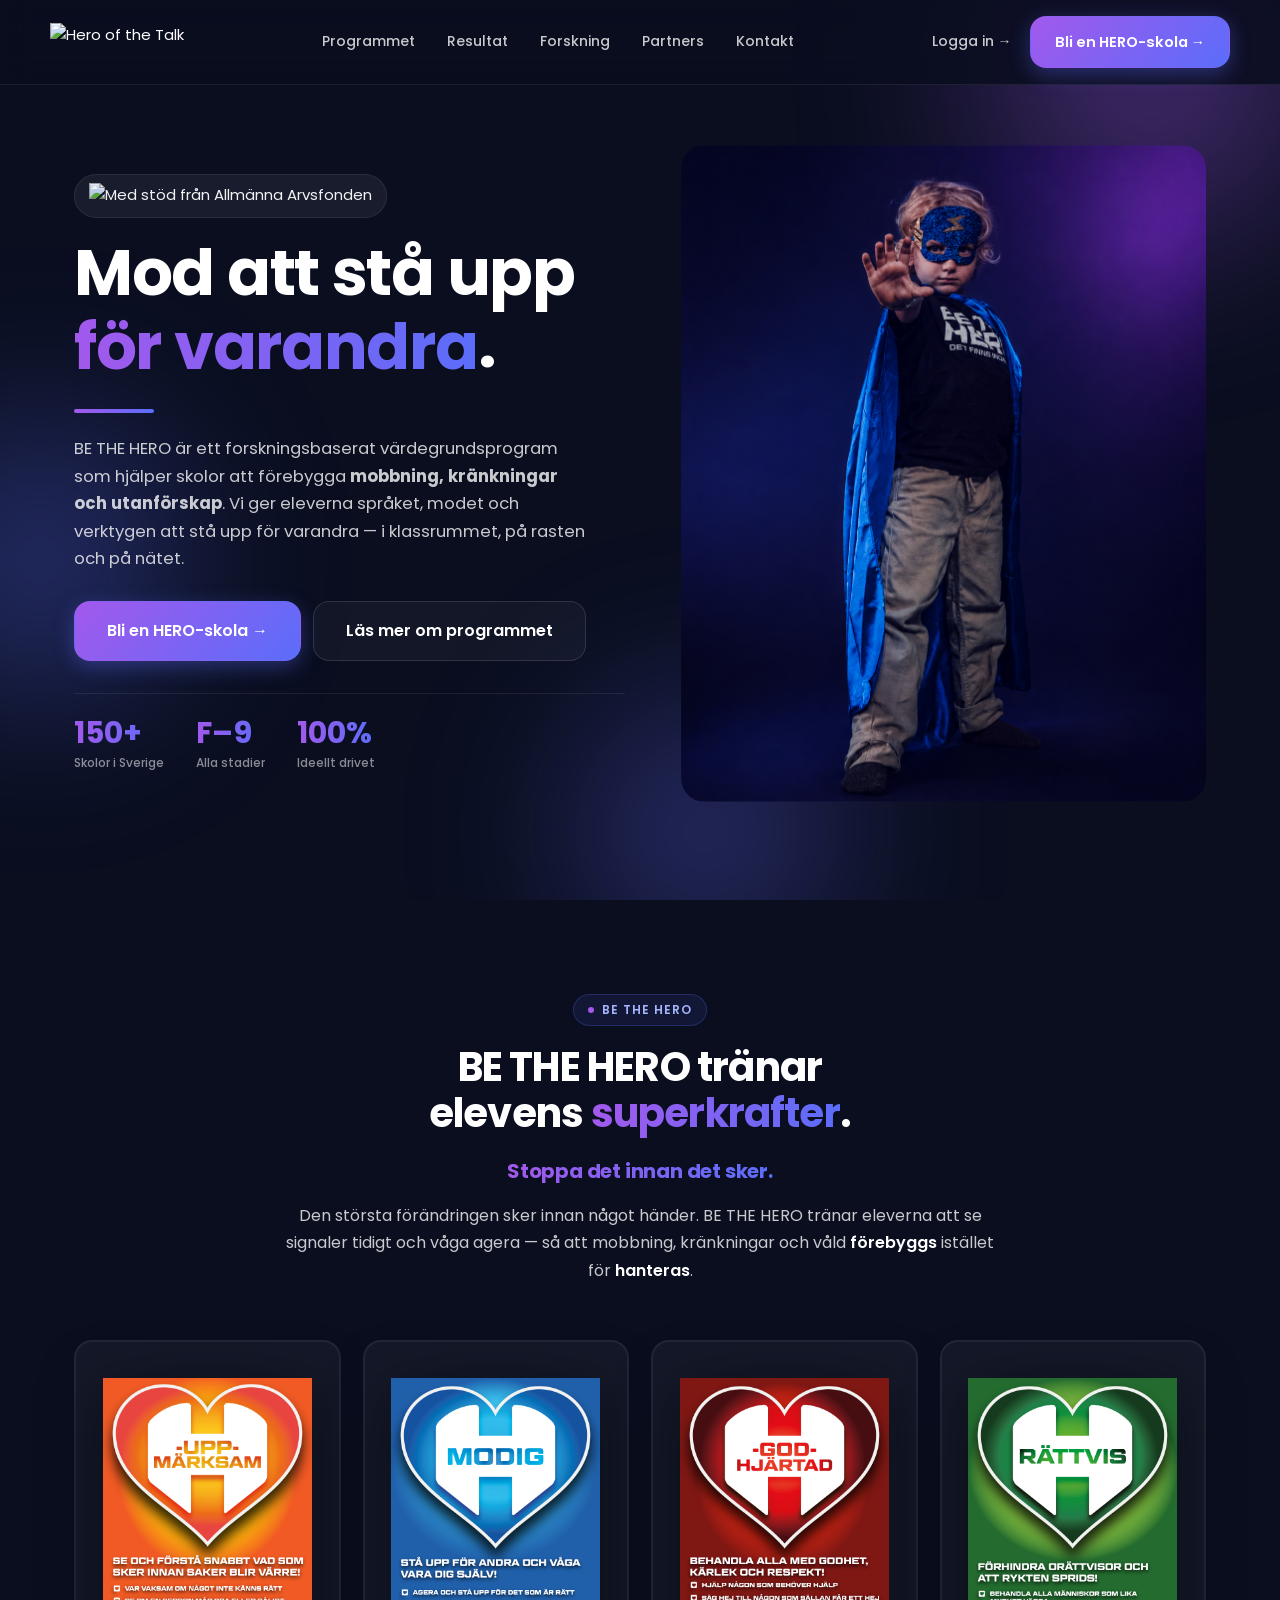
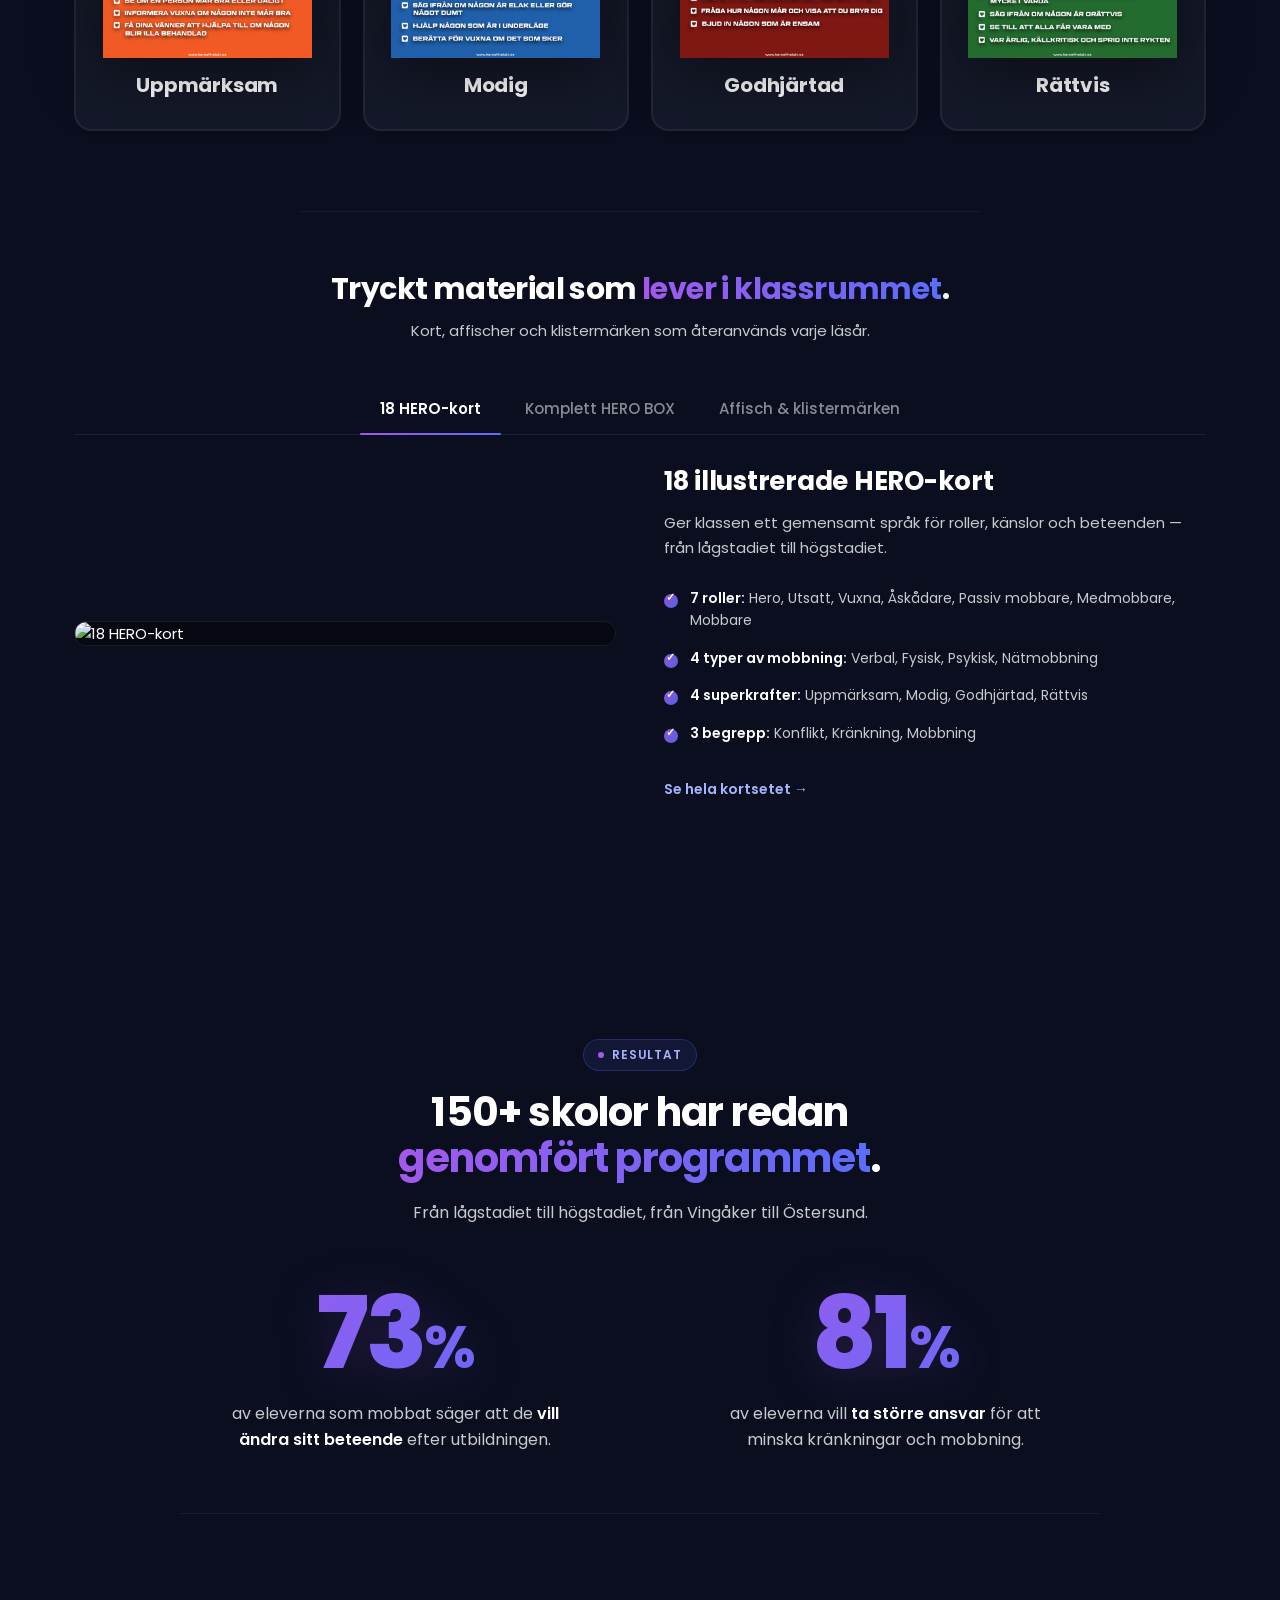
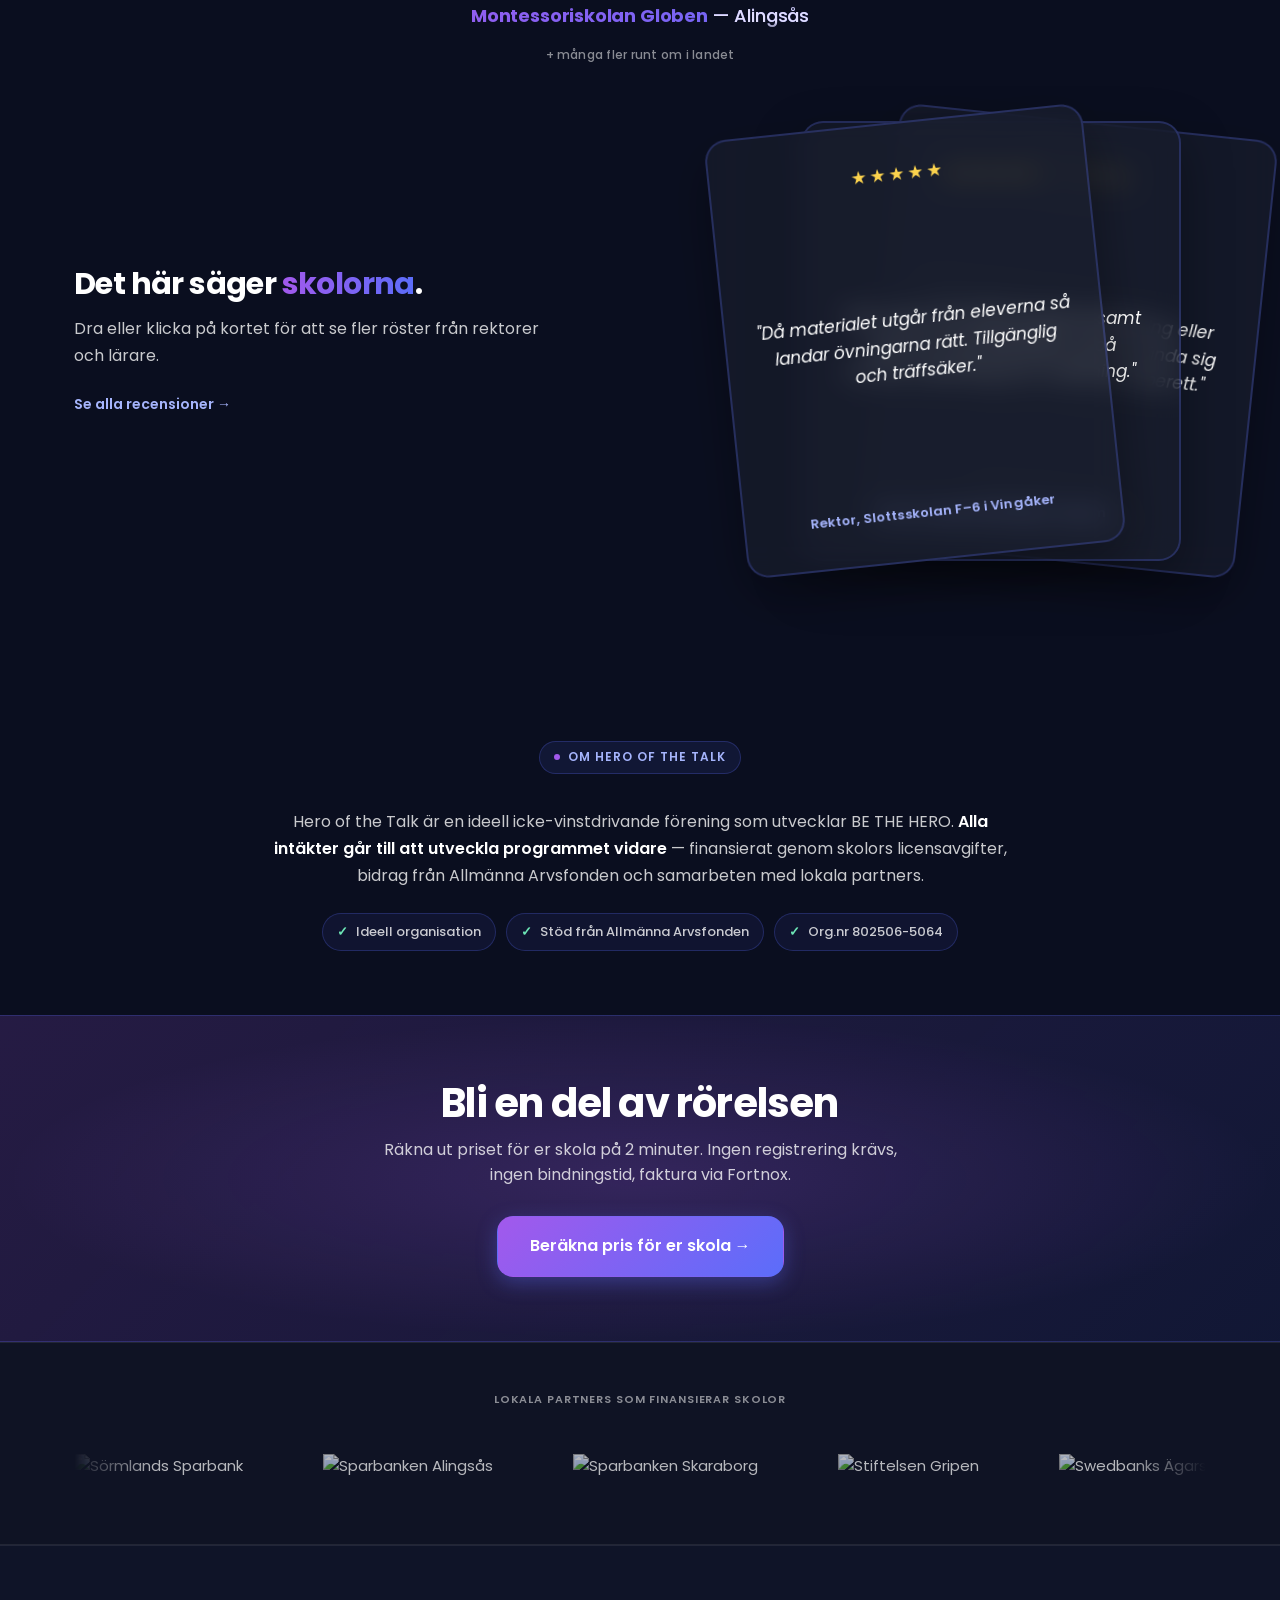
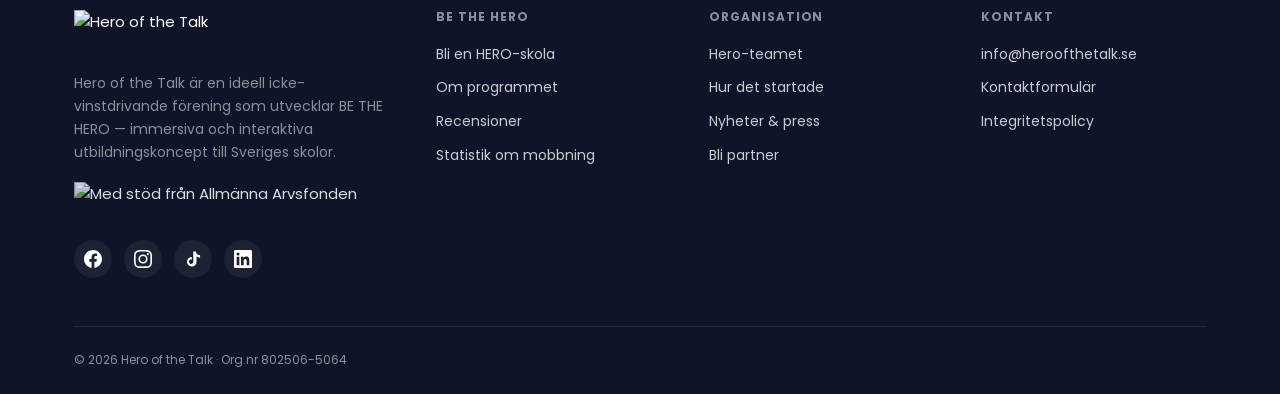
==== index.html @ d3e9118c "v9: Affisch-tab med 2 produktbilder + uppdaterad åk 1-3-text" ====
<!DOCTYPE html>
<html lang="sv">
<head>
  <meta charset="UTF-8">
  <meta name="viewport" content="width=device-width, initial-scale=1.0">
  <meta name="robots" content="noindex, nofollow">
  <title>Hero of the Talk — Sveriges värdegrundsprogram</title>
  <link rel="preconnect" href="https://fonts.googleapis.com">
  <link rel="preconnect" href="https://fonts.gstatic.com" crossorigin>
  <link href="https://fonts.googleapis.com/css2?family=Poppins:wght@400;500;600;700;800&display=swap" rel="stylesheet">
  <link rel="stylesheet" href="assets/styles.css">
</head>
<body>

<!-- Animated background blobs -->
<div class="bg-blobs" aria-hidden="true">
  <span class="blob blob-1"></span>
  <span class="blob blob-2"></span>
  <span class="blob blob-3"></span>
</div>

<!-- HEADER -->
<header class="site-header">
  <div class="container site-header-inner">
    <a href="/" class="site-logo">
      <img src="https://usercontent.one/wp/www.heroofthetalk.se/wp-content/uploads/2025/02/herologga_vitoutline-20250117-1024x898.png" alt="Hero of the Talk">
    </a>
    <nav class="site-nav">
      <a href="#om">Programmet</a>
      <a href="#resultat">Resultat</a>
      <a href="https://www.heroofthetalk.se/forskning/">Forskning</a>
      <a href="#partners">Partners</a>
      <a href="#kontakt">Kontakt</a>
    </nav>
    <div class="site-header-cta">
      <a href="https://www.heroofthetalk.se/skolportalen/" class="site-login">Logga in →</a>
      <a href="https://www.heroofthetalk.se/bli-en-heroskola/" class="btn btn-primary">Bli en HERO-skola →</a>
      <button class="mobile-nav-toggle" aria-label="Meny">
        <svg width="24" height="24" viewBox="0 0 24 24" fill="none" stroke="currentColor" stroke-width="2" stroke-linecap="round"><line x1="3" y1="6" x2="21" y2="6"/><line x1="3" y1="12" x2="21" y2="12"/><line x1="3" y1="18" x2="21" y2="18"/></svg>
      </button>
    </div>
  </div>
</header>

<!-- HERO -->
<section class="home-hero">
  <div class="container home-hero-inner">
    <div class="home-hero-text">
      <div class="arvsfonden-badge fade-up" style="--delay: 0s">
        <img src="https://usercontent.one/wp/www.heroofthetalk.se/wp-content/uploads/2020/01/med_stod_fran_allmanna_arvsfonden_negativ-1024x247.png" alt="Med stöd från Allmänna Arvsfonden">
      </div>
      <h1 class="cinematic-h1">
        <span class="cinematic-line-1">Mod att stå upp</span>
        <span class="cinematic-line-2"><span class="cinematic-reveal gradient-text">för&nbsp;varandra</span><span class="cinematic-dot">.</span></span>
      </h1>
      <div class="hero-divider fade-up" style="--delay: 0.3s"></div>
      <p class="home-hero-lede fade-up" style="--delay: 0.45s">
        BE THE HERO är ett forskningsbaserat värdegrundsprogram som hjälper skolor att förebygga <strong>mobbning, kränkningar och utanförskap</strong>. Vi ger eleverna språket, modet och verktygen att stå upp för varandra — i klassrummet, på rasten och på nätet.
      </p>
      <div class="home-hero-ctas fade-up" style="--delay: 0.6s">
        <a href="https://www.heroofthetalk.se/bli-en-heroskola/" class="btn btn-primary btn-lg">Bli en HERO-skola →</a>
        <a href="#om" class="btn btn-secondary btn-lg">Läs mer om programmet</a>
      </div>
      <div class="home-hero-stats fade-up" style="--delay: 0.75s">
        <div class="home-hero-stat">
          <span class="home-hero-stat-number">150+</span>
          <span class="home-hero-stat-label">Skolor i Sverige</span>
        </div>
        <div class="home-hero-stat">
          <span class="home-hero-stat-number">F–9</span>
          <span class="home-hero-stat-label">Alla stadier</span>
        </div>
        <div class="home-hero-stat">
          <span class="home-hero-stat-number">100%</span>
          <span class="home-hero-stat-label">Ideellt drivet</span>
        </div>
      </div>
    </div>

    <div class="home-hero-image-wrap">
      <div class="home-hero-image clip-reveal">
        <div class="hero-image-glow" aria-hidden="true"></div>
        <img src="assets/images/pojken-mask2.png" alt="Elev i BE THE HERO-mask redo att stå upp för andra">
      </div>
    </div>
  </div>
</section>

<!-- BE THE HERO — filosofi (superkrafter) + produkt (material) i en sektion -->
<section class="home-bethehero" id="om">
  <div class="container">
    <div class="home-solution-intro">
      <span class="section-eyebrow">BE THE HERO</span>
      <h2>BE THE HERO tränar elevens <span class="gradient-text">superkrafter</span>.</h2>
      <p class="solution-lede"><strong>Stoppa det innan det sker.</strong></p>
      <p>
        Den största förändringen sker innan något händer. BE THE HERO tränar eleverna att se signaler tidigt och våga agera — så att mobbning, kränkningar och våld <em>förebyggs</em> istället för <em>hanteras</em>.
      </p>
    </div>

    <!-- 4 superkrafter -->
    <div class="superpowers-grid">
      <div class="glow-card" data-glow-color="orange">
        <div class="glow-inner">
          <img src="assets/images/uppmarksam.png" alt="Uppmärksam">
          <h4>Uppmärksam</h4>
        </div>
      </div>
      <div class="glow-card" data-glow-color="blue">
        <div class="glow-inner">
          <img src="assets/images/modig.png" alt="Modig">
          <h4>Modig</h4>
        </div>
      </div>
      <div class="glow-card" data-glow-color="red">
        <div class="glow-inner">
          <img src="assets/images/godhjartad.png" alt="Godhjärtad">
          <h4>Godhjärtad</h4>
        </div>
      </div>
      <div class="glow-card" data-glow-color="green">
        <div class="glow-inner">
          <img src="assets/images/rattvis.png" alt="Rättvis">
          <h4>Rättvis</h4>
        </div>
      </div>
    </div>

    <!-- Material — tabs istället för grid -->
    <div class="material-subhead">
      <h3>Tryckt material som <span class="gradient-text">lever i klassrummet</span>.</h3>
      <p>Kort, affischer och klistermärken som återanvänds varje läsår.</p>
    </div>
    <div class="material-tabs">
      <div class="tab-buttons" role="tablist">
        <button class="tab-btn active" data-tab="0" role="tab" aria-selected="true">18 HERO-kort</button>
        <button class="tab-btn" data-tab="1" role="tab" aria-selected="false">Komplett HERO BOX</button>
        <button class="tab-btn" data-tab="2" role="tab" aria-selected="false">Affisch &amp; klistermärken</button>
      </div>
      <div class="tab-panels">
        <div class="tab-panel active" data-tab="0" role="tabpanel">
          <div class="tab-image">
            <img src="https://www.heroofthetalk.se/wp-content/uploads/2026/05/Skarmavbild-2026-05-14-kl.-23.08.08.png" alt="18 HERO-kort">
          </div>
          <div class="tab-text">
            <h4>18 illustrerade HERO-kort</h4>
            <p>Ger klassen ett gemensamt språk för roller, känslor och beteenden — från lågstadiet till högstadiet.</p>
            <ul class="tab-bullets">
              <li><strong>7 roller:</strong> Hero, Utsatt, Vuxna, Åskådare, Passiv mobbare, Medmobbare, Mobbare</li>
              <li><strong>4 typer av mobbning:</strong> Verbal, Fysisk, Psykisk, Nätmobbning</li>
              <li><strong>4 superkrafter:</strong> Uppmärksam, Modig, Godhjärtad, Rättvis</li>
              <li><strong>3 begrepp:</strong> Konflikt, Kränkning, Mobbning</li>
            </ul>
            <a href="https://www.heroofthetalk.se/bli-en-heroskola/" class="tab-link">Se hela kortsetet →</a>
          </div>
        </div>
        <div class="tab-panel" data-tab="1" role="tabpanel" hidden>
          <div class="tab-image">
            <img src="https://www.heroofthetalk.se/wp-content/uploads/2026/04/DSCF3536-3-scaled.jpg" alt="HERO BOX">
          </div>
          <div class="tab-text">
            <h4>Komplett HERO BOX</h4>
            <p>Allt skolan behöver första året — kort, lärarmaterial, guides och stöd för att rulla ut programmet.</p>
            <ul class="tab-bullets">
              <li><strong>990 kr per box</strong> — täcker 2 klasser</li>
              <li><strong>Levereras 3-5 arbetsdagar</strong> efter beställning</li>
              <li><strong>Återanvänds varje läsår</strong> — ingen ny kostnad efter år 1</li>
              <li><strong>Engångsbeställning</strong> — ingen prenumeration på fysiskt material</li>
            </ul>
            <a href="https://www.heroofthetalk.se/bli-en-heroskola/" class="tab-link">Beräkna pris för er skola →</a>
          </div>
        </div>
        <div class="tab-panel" data-tab="2" role="tabpanel" hidden>
          <div class="tab-image-dual">
            <div class="tab-image-dual-item">
              <img src="https://www.heroofthetalk.se/wp-content/uploads/2026/05/affischen20240910-01-scaled.jpg" alt="BE THE HERO-affischen för lågstadiet">
            </div>
            <div class="tab-image-dual-item">
              <img src="https://www.heroofthetalk.se/wp-content/uploads/2026/05/LOGGOR_KLISTERMARKEN20240531-17-scaled.png" alt="Klistermärken som klistras upp på klassens affisch">
            </div>
          </div>
          <div class="tab-text">
            <h4>Klassens resa — affisch &amp; klistermärken</h4>
            <p>För lågstadiet (åk 1–3). Klassen fyller på affischen med klistermärken — ett uppdrag i taget. Visuell motivation som lever på väggen.</p>
            <ul class="tab-bullets">
              <li><strong>1 affisch per klass i åk 1–3</strong> — hängs upp i klassrummet</li>
              <li><strong>Klistermärken till varje superkraft</strong> och milstolpe</li>
              <li><strong>Gör programmets framgångar synliga</strong> hela läsåret</li>
              <li><strong>Bygger gemenskap</strong> och stolthet i klassen</li>
            </ul>
            <a href="https://www.heroofthetalk.se/bli-en-heroskola/" class="tab-link">Lär mer om lågstadiet →</a>
          </div>
        </div>
      </div>
    </div>
  </div>
</section>

<!-- BEVIS — siffror + skolmarquee + testimonials kombinerat -->
<section class="home-proof" id="resultat">
  <div class="container">
    <div class="home-solution-intro">
      <span class="section-eyebrow">Resultat</span>
      <h2>150+ skolor har redan <span class="gradient-text">genomfört programmet</span>.</h2>
      <p>Från lågstadiet till högstadiet, från Vingåker till Östersund.</p>
    </div>

    <!-- 73% / 81% stats -->
    <div class="results-grid">
      <div class="result-stat">
        <div class="result-stat-number">73<span class="result-stat-percent">%</span></div>
        <p class="result-stat-text">av eleverna som mobbat säger att de <strong>vill ändra sitt beteende</strong> efter utbildningen.</p>
      </div>
      <div class="result-stat">
        <div class="result-stat-number">81<span class="result-stat-percent">%</span></div>
        <p class="result-stat-text">av eleverna vill <strong>ta större ansvar</strong> för att minska kränkningar och mobbning.</p>
      </div>
    </div>

    <!-- Slim school-marquee mellan stats och testimonials -->
    <div class="proof-schools-marquee">
      <div class="schools-marquee-mask">
        <div class="schools-track">
          <div class="school-item">Montessoriskolan Globen <span class="school-city">— Alingsås</span></div>
          <div class="school-item">Nygårdskolan <span class="school-city">— Borlänge</span></div>
          <div class="school-item">Strandängsskolan F-9 <span class="school-city">— Båstad</span></div>
          <div class="school-item">Gökstensskolan F-9 <span class="school-city">— Eskilstuna</span></div>
          <div class="school-item">Nossebro skola F-6 <span class="school-city">— Essunga</span></div>
          <div class="school-item">Bruksskolan <span class="school-city">— Flen</span></div>
          <div class="school-item">Frejaskolan F-9 <span class="school-city">— Gnesta</span></div>
          <div class="school-item">Innovitaskolan Rudan <span class="school-city">— Haninge</span></div>
          <div class="school-item">Nyhamnsskolan <span class="school-city">— Höganäs</span></div>
          <div class="school-item">Kalmarsundsskolan <span class="school-city">— Kalmar</span></div>
          <div class="school-item">Bodestorpsskolan <span class="school-city">— Karlshamn</span></div>
          <div class="school-item">Valla skola <span class="school-city">— Katrineholm</span></div>
          <div class="school-item">Aspen Montessori <span class="school-city">— Lerum</span></div>
          <div class="school-item">Skansenskolan <span class="school-city">— Mörbylånga</span></div>
          <div class="school-item">Bergsjö skola F-9 <span class="school-city">— Nordanstig</span></div>
          <div class="school-item">Prolympia Norrköping <span class="school-city">— Norrköping</span></div>
          <div class="school-item">Östra Skolan <span class="school-city">— Nyköping</span></div>
          <div class="school-item">Turingeskolan <span class="school-city">— Nykvarn</span></div>
          <div class="school-item">Ramdalsskolan <span class="school-city">— Oxelösund</span></div>
          <div class="school-item">Norrmalmskolan <span class="school-city">— Piteå</span></div>
          <div class="school-item">Jernvallsskolan <span class="school-city">— Sandviken</span></div>
          <div class="school-item">Östermalmsskolan <span class="school-city">— Stockholm</span></div>
          <div class="school-item">Mariefreds skola <span class="school-city">— Strängnäs</span></div>
          <div class="school-item">Vittra Östertälje <span class="school-city">— Södertälje</span></div>
          <div class="school-item">Söråkers skola <span class="school-city">— Timrå</span></div>
          <div class="school-item">Kunskapsskolan Uppsala <span class="school-city">— Uppsala</span></div>
          <div class="school-item">Östregårdskolan <span class="school-city">— Växjö</span></div>
          <div class="school-item">Ängelholms Montessoriskola <span class="school-city">— Ängelholm</span></div>
          <div class="school-item">Nyvångs skola <span class="school-city">— Åstorp</span></div>
          <div class="school-item">von Reisers skola <span class="school-city">— Örkelljunga</span></div>
          <div class="school-item">Internationella Engelska Skolan <span class="school-city">— Östersund</span></div>
          <!-- Duplicates för seamless loop -->
          <div class="school-item" aria-hidden="true">Montessoriskolan Globen <span class="school-city">— Alingsås</span></div>
          <div class="school-item" aria-hidden="true">Nygårdskolan <span class="school-city">— Borlänge</span></div>
          <div class="school-item" aria-hidden="true">Strandängsskolan F-9 <span class="school-city">— Båstad</span></div>
          <div class="school-item" aria-hidden="true">Gökstensskolan F-9 <span class="school-city">— Eskilstuna</span></div>
          <div class="school-item" aria-hidden="true">Nossebro skola F-6 <span class="school-city">— Essunga</span></div>
          <div class="school-item" aria-hidden="true">Bruksskolan <span class="school-city">— Flen</span></div>
          <div class="school-item" aria-hidden="true">Frejaskolan F-9 <span class="school-city">— Gnesta</span></div>
          <div class="school-item" aria-hidden="true">Innovitaskolan Rudan <span class="school-city">— Haninge</span></div>
          <div class="school-item" aria-hidden="true">Nyhamnsskolan <span class="school-city">— Höganäs</span></div>
          <div class="school-item" aria-hidden="true">Kalmarsundsskolan <span class="school-city">— Kalmar</span></div>
          <div class="school-item" aria-hidden="true">Bodestorpsskolan <span class="school-city">— Karlshamn</span></div>
          <div class="school-item" aria-hidden="true">Valla skola <span class="school-city">— Katrineholm</span></div>
          <div class="school-item" aria-hidden="true">Aspen Montessori <span class="school-city">— Lerum</span></div>
          <div class="school-item" aria-hidden="true">Skansenskolan <span class="school-city">— Mörbylånga</span></div>
          <div class="school-item" aria-hidden="true">Bergsjö skola F-9 <span class="school-city">— Nordanstig</span></div>
          <div class="school-item" aria-hidden="true">Prolympia Norrköping <span class="school-city">— Norrköping</span></div>
          <div class="school-item" aria-hidden="true">Östra Skolan <span class="school-city">— Nyköping</span></div>
          <div class="school-item" aria-hidden="true">Turingeskolan <span class="school-city">— Nykvarn</span></div>
          <div class="school-item" aria-hidden="true">Ramdalsskolan <span class="school-city">— Oxelösund</span></div>
          <div class="school-item" aria-hidden="true">Norrmalmskolan <span class="school-city">— Piteå</span></div>
          <div class="school-item" aria-hidden="true">Jernvallsskolan <span class="school-city">— Sandviken</span></div>
          <div class="school-item" aria-hidden="true">Östermalmsskolan <span class="school-city">— Stockholm</span></div>
          <div class="school-item" aria-hidden="true">Mariefreds skola <span class="school-city">— Strängnäs</span></div>
          <div class="school-item" aria-hidden="true">Vittra Östertälje <span class="school-city">— Södertälje</span></div>
          <div class="school-item" aria-hidden="true">Söråkers skola <span class="school-city">— Timrå</span></div>
          <div class="school-item" aria-hidden="true">Kunskapsskolan Uppsala <span class="school-city">— Uppsala</span></div>
          <div class="school-item" aria-hidden="true">Östregårdskolan <span class="school-city">— Växjö</span></div>
          <div class="school-item" aria-hidden="true">Ängelholms Montessoriskola <span class="school-city">— Ängelholm</span></div>
          <div class="school-item" aria-hidden="true">Nyvångs skola <span class="school-city">— Åstorp</span></div>
          <div class="school-item" aria-hidden="true">von Reisers skola <span class="school-city">— Örkelljunga</span></div>
          <div class="school-item" aria-hidden="true">Internationella Engelska Skolan <span class="school-city">— Östersund</span></div>
        </div>
      </div>
      <p class="proof-schools-marquee-note">+ många fler runt om i landet</p>
    </div>

    <!-- Testimonials shuffle -->
    <div class="shuffle-layout">
      <div class="shuffle-text">
        <h3>Det här säger <span class="gradient-text">skolorna</span>.</h3>
        <p>Dra eller klicka på kortet för att se fler röster från rektorer och lärare.</p>
        <a href="https://www.heroofthetalk.se/recension-be-the-hero/" class="shuffle-cta">Se alla recensioner →</a>
      </div>
      <div class="shuffle-stack" id="shuffle-stack">
        <div class="shuffle-card" data-position="front">
          <div class="shuffle-stars">★★★★★</div>
          <p class="shuffle-quote">"Då materialet utgår från eleverna så landar övningarna rätt. Tillgänglig och träffsäker."</p>
          <p class="shuffle-author">Rektor, Slottsskolan F–6 i Vingåker</p>
        </div>
        <div class="shuffle-card" data-position="middle">
          <div class="shuffle-stars">★★★★★</div>
          <p class="shuffle-quote">"Alla elever har fått ett gemensamt språk för vad skillnaden är på konflikt, kränkning och mobbning."</p>
          <p class="shuffle-author">Lärare, Aspen Montessori i Lerum</p>
        </div>
        <div class="shuffle-card" data-position="back">
          <div class="shuffle-stars">★★★★★</div>
          <p class="shuffle-quote">"Det krävdes ingen utbildning eller större planering för att använda sig av konceptet — allt var förberett."</p>
          <p class="shuffle-author">Sofia, IES Östersund</p>
        </div>
        <div class="shuffle-card" data-position="hidden">
          <div class="shuffle-stars">★★★★★</div>
          <p class="shuffle-quote">"Just att alla har en roll och ett ansvar har varit en verklig ögonöppnare för eleverna."</p>
          <p class="shuffle-author">Erik, Mariedalsskolan i Timrå</p>
        </div>
      </div>
    </div>
  </div>
</section>

<!-- OM OSS — slim, en rad text + badges -->
<section class="home-about-slim" id="om-oss">
  <div class="container">
    <div class="about-slim-inner">
      <span class="section-eyebrow">Om Hero of the Talk</span>
      <p class="about-slim-text">
        Hero of the Talk är en ideell icke-vinstdrivande förening som utvecklar BE THE HERO. <strong>Alla intäkter går till att utveckla programmet vidare</strong> — finansierat genom skolors licensavgifter, bidrag från Allmänna Arvsfonden och samarbeten med lokala partners.
      </p>
      <div class="about-slim-badges">
        <span class="about-badge">Ideell organisation</span>
        <span class="about-badge">Stöd från Allmänna Arvsfonden</span>
        <span class="about-badge">Org.nr 802506-5064</span>
      </div>
    </div>
  </div>
</section>

<!-- CTA STRIPE -->
<section class="home-cta-stripe">
  <div class="container">
    <h2>Bli en del av rörelsen</h2>
    <p>Räkna ut priset för er skola på 2 minuter. Ingen registrering krävs, ingen bindningstid, faktura via Fortnox.</p>
    <a href="https://www.heroofthetalk.se/bli-en-heroskola/" class="btn btn-primary btn-lg">Beräkna pris för er skola →</a>
  </div>
</section>

<!-- PARTNERS marquee -->
<section class="partners-section" id="partners">
  <div class="container">
    <p class="partners-label">Lokala partners som finansierar skolor</p>
    <div class="partners-marquee">
      <div class="partners-track">
        <a href="https://www.sormlandssparbank.se" target="_blank" rel="noopener" class="partner-logo"><img src="https://www.heroofthetalk.se/wp-content/mu-plugins/hero/order/assets/partners/sormlands-sparbank-neg.png.png" alt="Sörmlands Sparbank"></a>
        <a href="https://www.sparbankenalingsas.se" target="_blank" rel="noopener" class="partner-logo"><img src="https://www.heroofthetalk.se/wp-content/mu-plugins/hero/order/assets/partners/8304_Sparbanken_Alingsas_Vector_2R_Neg.svg" alt="Sparbanken Alingsås"></a>
        <a href="https://www.sparbankenskaraborg.se" target="_blank" rel="noopener" class="partner-logo"><img src="https://www.heroofthetalk.se/wp-content/mu-plugins/hero/order/assets/partners/sparbanken-skaraborg-neg.png" alt="Sparbanken Skaraborg"></a>
        <a href="https://gripen.se" target="_blank" rel="noopener" class="partner-logo"><img src="https://www.heroofthetalk.se/wp-content/mu-plugins/hero/order/assets/partners/stiftelsen-gripen-neg.png" alt="Stiftelsen Gripen"></a>
        <a href="https://www.swedbank.se" target="_blank" rel="noopener" class="partner-logo"><img src="https://www.heroofthetalk.se/wp-content/mu-plugins/hero/order/assets/partners/Swedbanks-Agarstiftelse-Nya_neg.png" alt="Swedbanks Ägarstiftelse Nya"></a>
        <a href="https://www.sormlandssparbank.se" target="_blank" rel="noopener" class="partner-logo" aria-hidden="true"><img src="https://www.heroofthetalk.se/wp-content/mu-plugins/hero/order/assets/partners/sormlands-sparbank-neg.png.png" alt=""></a>
        <a href="https://www.sparbankenalingsas.se" target="_blank" rel="noopener" class="partner-logo" aria-hidden="true"><img src="https://www.heroofthetalk.se/wp-content/mu-plugins/hero/order/assets/partners/8304_Sparbanken_Alingsas_Vector_2R_Neg.svg" alt=""></a>
        <a href="https://www.sparbankenskaraborg.se" target="_blank" rel="noopener" class="partner-logo" aria-hidden="true"><img src="https://www.heroofthetalk.se/wp-content/mu-plugins/hero/order/assets/partners/sparbanken-skaraborg-neg.png" alt=""></a>
        <a href="https://gripen.se" target="_blank" rel="noopener" class="partner-logo" aria-hidden="true"><img src="https://www.heroofthetalk.se/wp-content/mu-plugins/hero/order/assets/partners/stiftelsen-gripen-neg.png" alt=""></a>
        <a href="https://www.swedbank.se" target="_blank" rel="noopener" class="partner-logo" aria-hidden="true"><img src="https://www.heroofthetalk.se/wp-content/mu-plugins/hero/order/assets/partners/Swedbanks-Agarstiftelse-Nya_neg.png" alt=""></a>
      </div>
    </div>
  </div>
</section>

<!-- FOOTER -->
<footer class="site-footer" id="kontakt">
  <div class="container">
    <div class="footer-grid">
      <div class="footer-brand">
        <img src="https://usercontent.one/wp/www.heroofthetalk.se/wp-content/uploads/2025/02/herologga_vitoutline-20250117-1024x898.png" alt="Hero of the Talk" class="footer-logo">
        <p>Hero of the Talk är en ideell icke-vinstdrivande förening som utvecklar BE THE HERO — immersiva och interaktiva utbildningskoncept till Sveriges skolor.</p>
        <img src="https://usercontent.one/wp/www.heroofthetalk.se/wp-content/uploads/2020/01/med_stod_fran_allmanna_arvsfonden_negativ-1024x247.png" alt="Med stöd från Allmänna Arvsfonden" class="footer-arvsfonden">
        <div class="footer-social">
          <a href="https://www.facebook.com/heroofthetalk" target="_blank" rel="noopener" aria-label="Facebook"><svg width="18" height="18" viewBox="0 0 24 24" fill="currentColor"><path d="M24 12.073c0-6.627-5.373-12-12-12s-12 5.373-12 12c0 5.99 4.388 10.954 10.125 11.854v-8.385H7.078v-3.47h3.047V9.43c0-3.007 1.792-4.669 4.533-4.669 1.312 0 2.686.235 2.686.235v2.953H15.83c-1.491 0-1.956.925-1.956 1.874v2.25h3.328l-.532 3.47h-2.796v8.385C19.612 23.027 24 18.062 24 12.073z"/></svg></a>
          <a href="https://www.instagram.com/heroofthetalk/" target="_blank" rel="noopener" aria-label="Instagram"><svg width="18" height="18" viewBox="0 0 24 24" fill="currentColor"><path d="M12 2.163c3.204 0 3.584.012 4.85.07 3.252.148 4.771 1.691 4.919 4.919.058 1.265.069 1.645.069 4.849 0 3.205-.012 3.584-.069 4.849-.149 3.225-1.664 4.771-4.919 4.919-1.266.058-1.644.07-4.85.07-3.204 0-3.584-.012-4.849-.07-3.26-.149-4.771-1.699-4.919-4.92-.058-1.265-.07-1.644-.07-4.849 0-3.204.013-3.583.07-4.849.149-3.227 1.664-4.771 4.919-4.919 1.266-.057 1.645-.069 4.849-.069zM12 0C8.741 0 8.333.014 7.053.072 2.695.272.273 2.69.073 7.052.014 8.333 0 8.741 0 12c0 3.259.014 3.668.072 4.948.2 4.358 2.618 6.78 6.98 6.98C8.333 23.986 8.741 24 12 24c3.259 0 3.668-.014 4.948-.072 4.354-.2 6.782-2.618 6.979-6.98.059-1.28.073-1.689.073-4.948 0-3.259-.014-3.667-.072-4.947-.196-4.354-2.617-6.78-6.979-6.98C15.668.014 15.259 0 12 0zm0 5.838a6.162 6.162 0 100 12.324 6.162 6.162 0 000-12.324zM12 16a4 4 0 110-8 4 4 0 010 8zm6.406-11.845a1.44 1.44 0 100 2.881 1.44 1.44 0 000-2.881z"/></svg></a>
          <a href="https://www.tiktok.com/@hero.of.the.talk" target="_blank" rel="noopener" aria-label="TikTok"><svg width="18" height="18" viewBox="0 0 24 24" fill="currentColor"><path d="M19.59 6.69a4.83 4.83 0 0 1-3.77-4.25V2h-3.45v13.67a2.89 2.89 0 0 1-5.2 1.74 2.89 2.89 0 0 1 2.31-4.64 2.93 2.93 0 0 1 .88.13V9.4a6.84 6.84 0 0 0-1-.05A6.33 6.33 0 0 0 5.8 20.1a6.34 6.34 0 0 0 10.86-4.43v-7a8.16 8.16 0 0 0 4.77 1.52v-3.4a4.85 4.85 0 0 1-1.84-.1z"/></svg></a>
          <a href="https://www.linkedin.com/company/hero-of-the-talk/" target="_blank" rel="noopener" aria-label="LinkedIn"><svg width="18" height="18" viewBox="0 0 24 24" fill="currentColor"><path d="M20.447 20.452h-3.554v-5.569c0-1.328-.027-3.037-1.852-3.037-1.853 0-2.136 1.445-2.136 2.939v5.667H9.351V9h3.414v1.561h.046c.477-.9 1.637-1.85 3.37-1.85 3.601 0 4.267 2.37 4.267 5.455v6.286zM5.337 7.433a2.062 2.062 0 01-2.063-2.065 2.063 2.063 0 112.063 2.065zm1.782 13.019H3.555V9h3.564v11.452zM22.225 0H1.771C.792 0 0 .774 0 1.729v20.542C0 23.227.792 24 1.771 24h20.451C23.2 24 24 23.227 24 22.271V1.729C24 .774 23.2 0 22.222 0h.003z"/></svg></a>
        </div>
      </div>
      <div class="footer-col">
        <h4>BE THE HERO</h4>
        <ul>
          <li><a href="https://www.heroofthetalk.se/bli-en-heroskola/">Bli en HERO-skola</a></li>
          <li><a href="https://www.heroofthetalk.se/om-be-the-hero/">Om programmet</a></li>
          <li><a href="https://www.heroofthetalk.se/recension-be-the-hero/">Recensioner</a></li>
          <li><a href="https://www.heroofthetalk.se/skolstatistik/">Statistik om mobbning</a></li>
        </ul>
      </div>
      <div class="footer-col">
        <h4>Organisation</h4>
        <ul>
          <li><a href="https://www.heroofthetalk.se/heroteamet/">Hero-teamet</a></li>
          <li><a href="https://www.heroofthetalk.se/hur-hero-of-the-talk-startade/">Hur det startade</a></li>
          <li><a href="https://www.heroofthetalk.se/om-oss-i-media/">Nyheter & press</a></li>
          <li><a href="https://www.heroofthetalk.se/bli-samarbetspartner/">Bli partner</a></li>
        </ul>
      </div>
      <div class="footer-col">
        <h4>Kontakt</h4>
        <ul>
          <li><a href="mailto:info@heroofthetalk.se">info@heroofthetalk.se</a></li>
          <li><a href="https://www.heroofthetalk.se/kontakta-oss/">Kontaktformulär</a></li>
          <li><a href="https://www.heroofthetalk.se/integritetspolicy/">Integritetspolicy</a></li>
        </ul>
      </div>
    </div>
    <div class="footer-bottom">
      <span>© 2026 Hero of the Talk · Org.nr 802506-5064</span>
    </div>
  </div>
</footer>

<script src="assets/main.js"></script>
</body>
</html>
---- assets/styles.css ----
/* ═══════════════════════════════════════════════════════════
   HERO OF THE TALK — Design System v2 (cinematic + spotlight)
   ═══════════════════════════════════════════════════════════ */

:root {
  --bg: #0A0E1F;
  --bg-2: #0F1428;
  --sf: rgba(26, 31, 46, 0.95);
  --sf-2: rgba(35, 42, 59, 0.5);
  --bd: rgba(91, 109, 250, 0.15);
  --bd-2: rgba(255, 255, 255, 0.08);

  --ink: #ffffff;
  --ink-2: rgba(255, 255, 255, 0.78);
  --ink-3: rgba(255, 255, 255, 0.52);

  --p1: #A259EC;
  --p2: #5B6DFA;
  --p-light: #a5b4fc;
  --gt: #1D9E75;
  --gt-light: #6ee7b7;
  --rose: #f5a4cb;
  --amber: #fcd34d;

  --gap-1: 8px;
  --gap-2: 12px;
  --gap-3: 16px;
  --gap-4: 24px;
  --gap-5: 32px;
  --gap-6: 48px;
  --gap-7: 64px;
  --gap-8: 96px;

  --r: 16px;
  --rs: 8px;
  --rl: 24px;

  --font: 'Poppins', -apple-system, BlinkMacSystemFont, sans-serif;
}

* { box-sizing: border-box; margin: 0; padding: 0; }
html { scroll-behavior: smooth; }
body {
  font-family: var(--font);
  background: var(--bg);
  color: var(--ink);
  line-height: 1.55;
  font-size: 15px;
  -webkit-font-smoothing: antialiased;
  -moz-osx-font-smoothing: grayscale;
  overflow-x: hidden;
}

img { max-width: 100%; height: auto; display: block; }
a { color: inherit; text-decoration: none; }
button { font-family: inherit; cursor: pointer; }

/* ── Animated background blobs (cinematic) ─────────────────── */
.bg-blobs {
  position: fixed;
  inset: 0;
  pointer-events: none;
  z-index: 0;
  overflow: hidden;
}
.blob {
  position: absolute;
  border-radius: 50%;
  filter: blur(80px);
  opacity: 0.5;
  animation: blob-drift 24s ease-in-out infinite;
}
.blob-1 {
  width: 500px; height: 500px;
  background: radial-gradient(circle, var(--p1), transparent 70%);
  top: -180px; right: -120px;
  animation-delay: 0s;
}
.blob-2 {
  width: 400px; height: 400px;
  background: radial-gradient(circle, var(--p2), transparent 70%);
  top: 40%; left: -160px;
  animation-delay: -8s;
}
.blob-3 {
  width: 380px; height: 380px;
  background: radial-gradient(circle, #6366f1, transparent 70%);
  bottom: -120px; right: 30%;
  animation-delay: -16s;
}
@keyframes blob-drift {
  0%, 100% { transform: translate(0, 0) scale(1); }
  33%      { transform: translate(60px, -40px) scale(1.1); }
  66%      { transform: translate(-40px, 50px) scale(0.95); }
}

/* ── Typography ────────────────────────────────────────────── */
h1, h2, h3, h4, h5, h6 {
  font-family: var(--font);
  font-weight: 700;
  line-height: 1.15;
  letter-spacing: -0.02em;
  text-wrap: balance;
}
h1 { font-size: clamp(40px, 5.5vw, 64px); }
h2 { font-size: clamp(28px, 3.6vw, 40px); }
h3 { font-size: clamp(20px, 2.4vw, 26px); }
h4 { font-size: 17px; }

.gradient-text {
  background: linear-gradient(90deg, var(--p1), var(--p2));
  -webkit-background-clip: text;
  -webkit-text-fill-color: transparent;
  background-clip: text;
}

.section-eyebrow {
  display: inline-flex;
  align-items: center;
  gap: 8px;
  font-size: 12px;
  font-weight: 600;
  letter-spacing: 0.08em;
  text-transform: uppercase;
  color: var(--p-light);
  padding: 6px 14px;
  border-radius: 999px;
  background: rgba(91, 109, 250, 0.10);
  border: 1px solid rgba(91, 109, 250, 0.25);
  margin-bottom: 18px;
}
.section-eyebrow::before {
  content: '';
  width: 6px; height: 6px;
  border-radius: 50%;
  background: var(--p1);
}

/* ── Container ─────────────────────────────────────────────── */
.container {
  max-width: 1180px;
  margin: 0 auto;
  padding: 0 24px;
  position: relative;
  z-index: 1;
}
section {
  padding: var(--gap-8) 0;
  position: relative;
}
@media (max-width: 800px) { section { padding: var(--gap-6) 0; } }

/* ── Buttons ───────────────────────────────────────────────── */
.btn {
  display: inline-flex;
  align-items: center;
  justify-content: center;
  gap: 8px;
  font-family: var(--font);
  font-weight: 600;
  font-size: 14.5px;
  padding: 14px 24px;
  border-radius: var(--r);
  border: 1px solid transparent;
  transition: transform 0.15s ease, box-shadow 0.15s ease, background 0.15s ease;
  white-space: nowrap;
  cursor: pointer;
}
.btn-primary {
  background: linear-gradient(135deg, var(--p1), var(--p2));
  color: #fff;
  box-shadow: 0 6px 20px rgba(91, 109, 250, 0.35);
}
.btn-primary:hover {
  transform: translateY(-1px);
  box-shadow: 0 8px 28px rgba(91, 109, 250, 0.5);
}
.btn-secondary {
  background: rgba(255, 255, 255, 0.04);
  color: var(--ink);
  border-color: rgba(255, 255, 255, 0.12);
}
.btn-secondary:hover {
  background: rgba(255, 255, 255, 0.08);
  border-color: rgba(255, 255, 255, 0.22);
}
.btn-lg { padding: 17px 32px; font-size: 16px; }

/* ── Header ────────────────────────────────────────────────── */
.site-header {
  position: sticky;
  top: 0;
  z-index: 100;
  background: rgba(10, 14, 31, 0.85);
  backdrop-filter: blur(14px);
  -webkit-backdrop-filter: blur(14px);
  border-bottom: 1px solid var(--bd-2);
}
.site-header-inner {
  display: flex;
  align-items: center;
  justify-content: space-between;
  padding: 16px 0;
  gap: 32px;
}
.site-logo { flex-shrink: 0; display: flex; align-items: center; }
.site-logo img { height: 38px; width: auto; }
.site-nav { display: flex; gap: 32px; align-items: center; }
.site-nav a {
  font-size: 14px;
  font-weight: 500;
  color: var(--ink-2);
  transition: color 0.15s ease;
}
.site-nav a:hover { color: var(--ink); }
.site-header-cta { display: flex; align-items: center; gap: 18px; }
.site-login {
  color: var(--ink-2);
  font-size: 14px;
  font-weight: 500;
  text-decoration: none;
  transition: color 0.15s ease;
  white-space: nowrap;
}
.site-login:hover { color: #fff; }
@media (max-width: 720px) {
  .site-login { display: none; }
}
.mobile-nav-toggle { display: none; background: none; border: none; color: var(--ink); padding: 8px; }

@media (max-width: 960px) {
  .site-nav { display: none; }
  .mobile-nav-toggle { display: block; }
  .site-header-cta .btn { font-size: 13px; padding: 11px 18px; }
}

/* ── Fade-up animation (staggered) ─────────────────────────── */
.fade-up {
  opacity: 0;
  transform: translateY(24px);
  animation: fadeUp 0.7s cubic-bezier(0.16, 1, 0.3, 1) forwards;
  animation-delay: var(--delay, 0s);
}
@keyframes fadeUp {
  to { opacity: 1; transform: translateY(0); }
}

/* ── CINEMATIC H1 — text-track + clip-reveal som filmtitel ─── */
.cinematic-h1 {
  perspective: 1000px;
  margin: 0 0 0 0;
}
.cinematic-line-1,
.cinematic-line-2 {
  display: block;
}
/* "Mod att stå upp" — text-track: 3D fade upp, scala, blur clear */
.cinematic-line-1 {
  opacity: 0;
  transform-origin: center;
  animation: cinematicTrack 1.8s cubic-bezier(0.16, 1, 0.3, 1) 0.3s forwards;
}
@keyframes cinematicTrack {
  from {
    opacity: 0;
    transform: translateY(60px) scale(0.85) rotateX(-20deg);
    filter: blur(20px);
  }
  to {
    opacity: 1;
    transform: translateY(0) scale(1) rotateX(0deg);
    filter: blur(0);
  }
}
/* "för varandra" — clip-reveal från vänster till höger + glow */
.cinematic-line-2 {
  opacity: 1;
}
.cinematic-reveal {
  display: inline-block;
  clip-path: inset(0 100% -10% 0);
  animation: cinematicReveal 1.4s cubic-bezier(0.77, 0, 0.175, 1) 1.0s forwards;
  padding-bottom: 4px;
}
@keyframes cinematicReveal {
  from { clip-path: inset(0 100% -10% 0); }
  to   { clip-path: inset(0 0% -10% 0); }
}
.cinematic-dot {
  display: inline-block;
  opacity: 0;
  /* Match cinematic-reveal's padding-bottom så baseline blir likadan */
  padding-bottom: 4px;
  /* Lyft optiskt så period-tecknet sitter snyggt med gradient-texten */
  transform: translateY(-2px);
  vertical-align: baseline;
  animation: cinematicDot 0.5s ease-out 2.2s forwards;
}
@keyframes cinematicDot {
  from { opacity: 0; transform: translateY(0); }
  to   { opacity: 1; transform: translateY(-2px); }
}

/* ── Arvsfonden badge ──────────────────────────────────────── */
.arvsfonden-badge {
  display: inline-flex;
  align-items: center;
  gap: 10px;
  padding: 8px 14px;
  border-radius: 999px;
  background: rgba(255, 255, 255, 0.06);
  border: 1px solid var(--bd-2);
  margin-bottom: 18px;
}
.arvsfonden-badge img {
  height: 26px;
  width: auto;
  opacity: 0.95;
}

/* ── HERO ──────────────────────────────────────────────────── */
.home-hero {
  padding: 60px 0 var(--gap-8);
  position: relative;
  overflow: hidden;
}
.home-hero-inner {
  display: grid;
  grid-template-columns: 1.05fr 1fr;
  gap: 56px;
  align-items: center;
}
.home-hero h1 { margin-bottom: 0; }
.hero-divider {
  width: 80px;
  height: 4px;
  background: linear-gradient(90deg, var(--p1), var(--p2));
  border-radius: 4px;
  margin: 22px 0;
}
.home-hero-lede {
  font-size: clamp(15px, 1.3vw, 17px);
  color: var(--ink-2);
  line-height: 1.65;
  max-width: 520px;
  margin-bottom: 28px;
}
.home-hero-ctas {
  display: flex;
  flex-wrap: wrap;
  gap: 12px;
  margin-bottom: 32px;
}
.home-hero-stats {
  display: flex;
  flex-wrap: wrap;
  gap: 32px;
  padding-top: 24px;
  border-top: 1px solid var(--bd-2);
}
.home-hero-stat { display: flex; flex-direction: column; }
.home-hero-stat-number {
  font-size: 30px;
  font-weight: 700;
  background: linear-gradient(90deg, var(--p1), var(--p2));
  -webkit-background-clip: text;
  -webkit-text-fill-color: transparent;
  background-clip: text;
  line-height: 1;
}
.home-hero-stat-label {
  font-size: 12px;
  font-weight: 500;
  color: var(--ink-3);
  margin-top: 6px;
}

/* Hero image — clip-path reveal från höger till vänster + mjuk hover-glow (ingen tilt) */
.home-hero-image-wrap {
  position: relative;
}
.home-hero-image {
  position: relative;
  border-radius: var(--rl);
  overflow: hidden;
  aspect-ratio: 4 / 5;
  background: rgba(91, 109, 250, 0.08);
  transition: transform 0.4s ease, box-shadow 0.4s ease;
}
.home-hero-image img {
  width: 100%;
  height: 100%;
  object-fit: cover;
  position: relative;
  z-index: 1;
}
/* Mjuk pulsande glow runt bilden — alltid synlig, intensifieras vid hover */
.hero-image-glow {
  position: absolute;
  inset: -30px;
  border-radius: 50%;
  background: radial-gradient(circle at 50% 50%,
    rgba(162, 89, 236, 0.30), rgba(91, 109, 250, 0.18) 40%, transparent 70%);
  opacity: 0.5;
  z-index: 0;
  filter: blur(40px);
  pointer-events: none;
  transition: opacity 0.4s ease;
  animation: glowPulse 4s ease-in-out infinite;
}
.home-hero-image:hover .hero-image-glow { opacity: 1; }
.home-hero-image:hover {
  transform: translateY(-4px);
  box-shadow: 0 30px 80px rgba(91, 109, 250, 0.25);
}
@keyframes glowPulse {
  0%, 100% { transform: scale(1); }
  50%      { transform: scale(1.08); }
}

.clip-reveal {
  animation: clipReveal 1.2s cubic-bezier(0.16, 1, 0.3, 1) forwards;
  clip-path: polygon(100% 0, 100% 0, 100% 100%, 100% 100%);
}
@keyframes clipReveal {
  to { clip-path: polygon(0 0, 100% 0, 100% 100%, 0 100%); }
}

@media (max-width: 800px) {
  .home-hero-inner { grid-template-columns: 1fr; gap: 36px; }
  .home-hero-image { aspect-ratio: 4 / 3; max-height: 420px; }
  .home-hero-stats { gap: 20px; }
  .home-hero-stat-number { font-size: 26px; }
}

/* ── PROBLEMET ─────────────────────────────────────────────── */
.home-problem-grid {
  display: grid;
  grid-template-columns: 1.1fr 1fr;
  gap: 56px;
  align-items: center;
}
.home-problem-text h2 { margin-bottom: 18px; }
.home-problem-text p {
  font-size: 16px;
  color: var(--ink-2);
  line-height: 1.7;
  margin-bottom: 14px;
}
.home-problem-stats { display: grid; grid-template-columns: 1fr; gap: 14px; }
.stat-card {
  background: var(--sf);
  border: 1px solid var(--bd);
  border-radius: var(--r);
  padding: 22px 24px;
  display: flex;
  gap: 18px;
  align-items: center;
  backdrop-filter: blur(10px);
}
.stat-card-number {
  font-size: 42px;
  font-weight: 800;
  line-height: 1;
  background: linear-gradient(135deg, var(--p1), var(--p2));
  -webkit-background-clip: text;
  -webkit-text-fill-color: transparent;
  background-clip: text;
  min-width: 90px;
}
.stat-card-text { font-size: 14px; color: var(--ink-2); line-height: 1.5; }

@media (max-width: 800px) {
  .home-problem-grid { grid-template-columns: 1fr; gap: 32px; }
  .stat-card-number { font-size: 36px; min-width: 70px; }
}

/* ── LÖSNINGEN — Spotlight Glow Cards ──────────────────────── */
.home-solution { text-align: center; }
.home-solution-intro { max-width: 720px; margin: 0 auto 56px; }
.home-solution-intro h2 { margin-bottom: 18px; }
.home-solution-intro p { color: var(--ink-2); font-size: 16px; line-height: 1.7; }
.solution-lede {
  font-size: 20px !important;
  color: var(--ink) !important;
  margin-bottom: 14px !important;
  letter-spacing: -0.01em;
}
.solution-lede strong {
  background: linear-gradient(90deg, var(--p1), var(--p2));
  -webkit-background-clip: text;
  -webkit-text-fill-color: transparent;
  background-clip: text;
  font-weight: 700;
}
.home-solution-intro em {
  font-style: normal;
  font-weight: 600;
  color: var(--ink);
}

.superpowers-grid {
  display: grid;
  grid-template-columns: repeat(4, 1fr);
  gap: 22px;
}

/* Spotlight glow card — cursor-tracked radial gradient */
.glow-card {
  --x: 50;
  --y: 50;
  --xp: 0.5;
  --yp: 0.5;
  --base: 280;
  --spread: 300;
  --hue: calc(var(--base) + (var(--xp) * var(--spread)));
  --size: 240;
  --spotlight-size: calc(var(--size) * 1px);
  --border-size: 2px;
  --radius: 18px;
  position: relative;
  border-radius: var(--radius);
  background:
    radial-gradient(
      var(--spotlight-size) var(--spotlight-size) at
      calc(var(--x) * 1px)
      calc(var(--y) * 1px),
      hsl(var(--hue) 100% 70% / 0.15),
      transparent 70%
    ),
    rgba(26, 31, 46, 0.7);
  background-attachment: fixed, local;
  border: var(--border-size) solid rgba(255, 255, 255, 0.06);
  padding: 36px 26px 32px;
  text-align: left;
  backdrop-filter: blur(8px);
  overflow: visible;
  transition: transform 0.25s ease;
  min-height: 380px;
}
.glow-card::before,
.glow-card::after {
  pointer-events: none;
  content: '';
  position: absolute;
  inset: -2px;
  border-radius: var(--radius);
  border: var(--border-size) solid transparent;
  background-attachment: fixed;
  background-repeat: no-repeat;
  -webkit-mask: linear-gradient(transparent, transparent), linear-gradient(white, white);
  -webkit-mask-clip: padding-box, border-box;
  -webkit-mask-composite: source-out;
          mask: linear-gradient(transparent, transparent), linear-gradient(white, white);
          mask-clip: padding-box, border-box;
          mask-composite: subtract;
}
.glow-card::before {
  background-image: radial-gradient(
    calc(var(--spotlight-size) * 0.75) calc(var(--spotlight-size) * 0.75) at
    calc(var(--x) * 1px)
    calc(var(--y) * 1px),
    hsl(var(--hue) 100% 60% / 1),
    transparent 80%
  );
  filter: brightness(1.8);
}
.glow-card::after {
  background-image: radial-gradient(
    calc(var(--spotlight-size) * 0.5) calc(var(--spotlight-size) * 0.5) at
    calc(var(--x) * 1px)
    calc(var(--y) * 1px),
    rgba(255, 255, 255, 0.9),
    transparent 80%
  );
}
.glow-card:hover { transform: translateY(-3px); }

.glow-card[data-glow-color="orange"]  { --base: 30;  --spread: 60;  }
.glow-card[data-glow-color="blue"]    { --base: 220; --spread: 60;  }
.glow-card[data-glow-color="red"]     { --base: 0;   --spread: 30;  }
.glow-card[data-glow-color="green"]   { --base: 130; --spread: 60;  }
.glow-card[data-glow-color="purple"]  { --base: 280; --spread: 60;  }

.glow-inner {
  position: relative;
  z-index: 1;
  display: flex;
  flex-direction: column;
  align-items: center;
  text-align: center;
  gap: 16px;
}
.glow-inner img {
  width: 100%;
  max-width: 220px;
  height: auto;
  aspect-ratio: 3 / 4;
  object-fit: contain;
  filter: drop-shadow(0 12px 30px rgba(0, 0, 0, 0.5));
  transition: transform 0.3s ease;
}
.glow-card:hover .glow-inner img { transform: scale(1.06); }
.glow-inner h4 {
  font-size: 20px;
  font-weight: 700;
  margin: 0;
  letter-spacing: -0.01em;
}

@media (max-width: 900px) { .superpowers-grid { grid-template-columns: 1fr 1fr; } }
@media (max-width: 480px) { .superpowers-grid { grid-template-columns: 1fr; } }

/* ── HERO VIDEO — iframe fyller hero-image container ──────── */
.hero-video {
  position: absolute;
  inset: 0;
  width: 100%;
  height: 100%;
  border: 0;
  z-index: 1;
}

/* ── SKOLOR-MARQUEE — slim, inbäddad i proof-sektionen ─────── */
.proof-schools-marquee {
  text-align: center;
  margin: 28px auto 36px;
  max-width: 720px;
}
.proof-schools-marquee-note {
  font-size: 12px;
  font-weight: 500;
  color: var(--ink-3);
  margin-top: 8px;
  letter-spacing: 0.02em;
}
.schools-marquee-mask {
  height: 44px;
  overflow: hidden;
  position: relative;
  width: 100%;
  -webkit-mask-image: linear-gradient(180deg, transparent 0, #000 38%, #000 62%, transparent 100%);
          mask-image: linear-gradient(180deg, transparent 0, #000 38%, #000 62%, transparent 100%);
}
.schools-track {
  display: flex;
  flex-direction: column;
  animation: schoolsCycle 62s linear infinite;
  will-change: transform;
}
.schools-marquee-mask:hover .schools-track {
  animation-play-state: paused;
}
.school-item {
  height: 44px;
  display: flex;
  align-items: center;
  justify-content: center;
  font-size: clamp(14px, 1.6vw, 18px);
  font-weight: 700;
  letter-spacing: -0.01em;
  background: linear-gradient(90deg, var(--p1), var(--p2));
  -webkit-background-clip: text;
  -webkit-text-fill-color: transparent;
  background-clip: text;
  flex-shrink: 0;
  white-space: nowrap;
  padding: 0 16px;
}
.school-city {
  background: linear-gradient(90deg, var(--ink-2), var(--ink-2));
  -webkit-background-clip: text;
  -webkit-text-fill-color: transparent;
  background-clip: text;
  font-weight: 500;
  margin-left: 4px;
}
@keyframes schoolsCycle {
  from { transform: translateY(0); }
  to   { transform: translateY(-50%); }
}
.schools-marquee-note {
  margin-top: 16px;
  font-size: 13px;
  color: var(--ink-3);
  font-style: italic;
}

/* ── MATERIAL TABS — fliksystem istället för 3 kort ──────── */
.material-tabs {
  margin-top: 40px;
}
.tab-buttons {
  display: flex;
  justify-content: center;
  gap: 4px;
  margin-bottom: 32px;
  border-bottom: 1px solid var(--bd-2);
  padding: 0 20px;
}
.tab-btn {
  position: relative;
  background: transparent;
  border: none;
  color: var(--ink-3);
  font-family: var(--font);
  font-size: 15px;
  font-weight: 500;
  padding: 14px 20px;
  cursor: pointer;
  transition: color 0.2s ease;
  white-space: nowrap;
}
.tab-btn:hover {
  color: var(--ink-2);
}
.tab-btn.active {
  color: #fff;
  font-weight: 600;
}
.tab-btn.active::after {
  content: '';
  position: absolute;
  bottom: -1px;
  left: 0;
  right: 0;
  height: 2px;
  background: linear-gradient(90deg, var(--p1), var(--p2));
  border-radius: 2px;
}
.tab-panels {
  position: relative;
  min-height: 380px;
}
.tab-panel {
  display: grid;
  grid-template-columns: 1fr 1fr;
  gap: 48px;
  align-items: center;
  text-align: left;
  animation: tabFadeIn 0.4s ease-out;
}
.tab-panel[hidden] { display: none; }
@keyframes tabFadeIn {
  from { opacity: 0; transform: translateY(10px); }
  to   { opacity: 1; transform: translateY(0); }
}
.tab-image {
  border-radius: var(--rl);
  overflow: hidden;
  background: rgba(0, 0, 0, 0.4);
  border: 1px solid var(--bd-2);
}
.tab-image img {
  width: 100%;
  height: 100%;
  max-height: 380px;
  object-fit: cover;
  display: block;
}
/* Dual-image variant för affisch + klistermärken */
.tab-image-dual {
  display: grid;
  grid-template-rows: 1.6fr 1fr;
  gap: 14px;
  align-content: start;
}
.tab-image-dual-item {
  border-radius: var(--rl);
  overflow: hidden;
  background: rgba(255, 255, 255, 0.04);
  border: 1px solid var(--bd-2);
  padding: 12px;
  display: flex;
  align-items: center;
  justify-content: center;
}
.tab-image-dual-item img {
  width: 100%;
  height: 100%;
  max-height: 240px;
  object-fit: contain;
  display: block;
}
.tab-text h4 {
  font-size: clamp(20px, 2.5vw, 26px);
  font-weight: 700;
  margin-bottom: 14px;
  color: #fff;
  letter-spacing: -0.01em;
}
.tab-text > p {
  font-size: 15px;
  color: var(--ink-2);
  line-height: 1.65;
  margin-bottom: 20px;
}
.tab-bullets {
  list-style: none;
  padding: 0;
  margin: 0 0 24px;
}
.tab-bullets li {
  position: relative;
  padding: 8px 0 8px 26px;
  font-size: 14px;
  color: var(--ink-2);
  line-height: 1.55;
}
.tab-bullets li::before {
  content: '';
  position: absolute;
  left: 0;
  top: 14px;
  width: 14px;
  height: 14px;
  border-radius: 50%;
  background: linear-gradient(135deg, var(--p1), var(--p2));
  opacity: 0.9;
}
.tab-bullets li::after {
  content: '✓';
  position: absolute;
  left: 2px;
  top: 9px;
  font-size: 11px;
  font-weight: 700;
  color: #fff;
}
.tab-bullets li strong { color: #fff; font-weight: 600; }
.tab-link {
  display: inline-flex;
  align-items: center;
  font-size: 14px;
  font-weight: 600;
  color: var(--p-light);
  transition: color 0.15s ease;
}
.tab-link:hover { color: #fff; }

@media (max-width: 800px) {
  .tab-buttons { flex-wrap: wrap; }
  .tab-btn { font-size: 13px; padding: 12px 14px; }
  .tab-panel { grid-template-columns: 1fr; gap: 24px; }
  .tab-image img { max-height: 280px; }
  .tab-image-dual { grid-template-rows: auto auto; }
  .tab-image-dual-item img { max-height: 220px; }
}

/* ── MATERIAL-SUBHEAD inom BE THE HERO-sektion ─────────────── */
.material-subhead {
  text-align: center;
  margin-top: 80px;
  margin-bottom: 36px;
  padding-top: 60px;
  border-top: 1px solid rgba(91, 109, 250, 0.12);
  max-width: 680px;
  margin-left: auto;
  margin-right: auto;
}
.material-subhead h3 {
  font-size: clamp(22px, 2.8vw, 30px);
  font-weight: 700;
  margin-bottom: 12px;
  color: #fff;
}
.material-subhead p {
  font-size: 15px;
  color: var(--ink-2);
  line-height: 1.6;
}

/* BE THE HERO-sektion (kombinerad) */
.home-bethehero { text-align: center; }

/* ── BEVIS-sektion (kombinerad stats + testimonials) ───────── */
.home-proof { text-align: center; }
.home-proof .results-grid {
  margin-bottom: 80px;
  padding-bottom: 60px;
  border-bottom: 1px solid rgba(91, 109, 250, 0.12);
}
.home-proof .shuffle-text h3 {
  font-size: clamp(22px, 2.8vw, 30px);
  font-weight: 700;
  margin-bottom: 14px;
  color: #fff;
}
.home-proof .shuffle-text {
  text-align: left;
}

/* ── OM OSS slim ───────────────────────────────────────────── */
.home-about-slim {
  padding: 64px 0;
  text-align: center;
}
.about-slim-inner {
  max-width: 760px;
  margin: 0 auto;
}
.about-slim-text {
  font-size: 16px;
  color: var(--ink-2);
  line-height: 1.7;
  margin: 16px 0 24px;
}
.about-slim-text strong {
  color: #fff;
  font-weight: 600;
}
.about-slim-badges {
  display: flex;
  flex-wrap: wrap;
  gap: 10px;
  justify-content: center;
}

/* ── RESULTAT — siffror från riktiga skolor ────────────────── */
.home-results {
  text-align: center;
  padding: 64px 0;
  background: linear-gradient(180deg, transparent, rgba(91, 109, 250, 0.05), transparent);
}
.results-grid {
  display: grid;
  grid-template-columns: 1fr 1fr;
  gap: 60px;
  max-width: 920px;
  margin: 0 auto 24px;
  align-items: start;
}
.result-stat {
  text-align: center;
}
.result-stat-number {
  font-size: clamp(64px, 9vw, 100px);
  font-weight: 800;
  background: linear-gradient(135deg, var(--p1), var(--p2));
  -webkit-background-clip: text;
  -webkit-text-fill-color: transparent;
  background-clip: text;
  line-height: 1;
  letter-spacing: -0.03em;
  margin-bottom: 18px;
  filter: drop-shadow(0 8px 24px rgba(162, 89, 236, 0.18));
}
.result-stat-percent {
  font-size: 0.6em;
  font-weight: 700;
}
.result-stat-text {
  font-size: 16px;
  color: var(--ink-2);
  line-height: 1.65;
  max-width: 360px;
  margin: 0 auto;
}
.result-stat-text strong {
  color: #fff;
  font-weight: 600;
}
.results-source {
  font-size: 12px;
  color: var(--ink-3);
  font-style: italic;
  margin-top: 16px;
}
@media (max-width: 700px) {
  .results-grid { grid-template-columns: 1fr; gap: 40px; }
}

/* ── MATERIALET — produkt-visibility ────────────────────────── */
.home-material { text-align: center; }
.material-grid {
  display: grid;
  grid-template-columns: repeat(3, 1fr);
  gap: 22px;
  margin-top: 48px;
}
.material-card {
  background: var(--sf);
  border: 1px solid var(--bd);
  border-radius: var(--r);
  overflow: hidden;
  transition: transform 0.3s ease, border-color 0.3s ease, box-shadow 0.3s ease;
  display: block;
  text-decoration: none;
}
.material-card:hover {
  transform: translateY(-5px);
  border-color: rgba(91, 109, 250, 0.5);
  box-shadow: 0 14px 38px rgba(91, 109, 250, 0.22);
}
.material-card-img {
  width: 100%;
  height: 220px;
  overflow: hidden;
  background: rgba(0, 0, 0, 0.4);
  display: flex;
  align-items: center;
  justify-content: center;
}
.material-card-img img {
  width: 100%;
  height: 100%;
  object-fit: cover;
  transition: transform 0.5s ease;
}
.material-card:hover .material-card-img img { transform: scale(1.05); }
.material-card-text {
  padding: 22px 24px 24px;
  text-align: left;
}
.material-card-text h4 {
  font-size: 17px;
  font-weight: 700;
  margin: 0 0 6px;
  color: #fff;
}
.material-card-text p {
  font-size: 13.5px;
  color: var(--ink-3);
  line-height: 1.55;
  margin: 0;
}
@media (max-width: 800px) {
  .material-grid { grid-template-columns: 1fr; }
  .material-card-img { height: 200px; }
}

/* ── SÅ FUNGERAR DET ───────────────────────────────────────── */
.home-how-grid {
  display: grid;
  grid-template-columns: repeat(3, 1fr);
  gap: 20px;
  margin-top: 40px;
}
.how-step {
  background: var(--sf);
  border: 1px solid var(--bd);
  border-radius: var(--r);
  padding: 28px 24px;
  text-align: left;
  backdrop-filter: blur(8px);
  transition: transform 0.3s ease, border-color 0.3s ease, box-shadow 0.3s ease, background 0.3s ease;
  cursor: default;
}
.how-step:hover {
  transform: translateY(-6px);
  border-color: rgba(162, 89, 236, 0.5);
  background: rgba(35, 42, 59, 0.7);
  box-shadow: 0 14px 40px rgba(91, 109, 250, 0.18), 0 0 0 1px rgba(162, 89, 236, 0.25);
}
.how-step:hover .how-step-num {
  transform: scale(1.06);
  filter: drop-shadow(0 4px 14px rgba(162, 89, 236, 0.3));
}
.how-step-num {
  transition: transform 0.3s ease, filter 0.3s ease;
}
.how-step-num {
  font-size: 56px;
  font-weight: 800;
  background: linear-gradient(135deg, var(--p1), var(--p2));
  -webkit-background-clip: text;
  -webkit-text-fill-color: transparent;
  background-clip: text;
  line-height: 1;
  margin-bottom: 12px;
  display: block;
}
.how-step h4 { font-size: 17px; margin-bottom: 6px; }
.how-step p { font-size: 13.5px; color: var(--ink-3); line-height: 1.55; }
.home-how-cta { text-align: center; margin-top: 40px; }

@media (max-width: 800px) { .home-how-grid { grid-template-columns: 1fr; } }

/* ── SHUFFLE TESTIMONIALS ──────────────────────────────────── */
.shuffle-layout {
  display: grid;
  grid-template-columns: 1fr 1.2fr;
  gap: 64px;
  align-items: center;
  min-height: 480px;
}
.shuffle-text h2 { margin-bottom: 16px; }
.shuffle-text p { color: var(--ink-2); font-size: 16px; line-height: 1.7; margin-bottom: 22px; }
.shuffle-cta {
  display: inline-flex;
  align-items: center;
  font-size: 14px;
  font-weight: 600;
  color: var(--p-light);
  transition: color 0.15s ease;
}
.shuffle-cta:hover { color: #fff; }

.shuffle-stack {
  position: relative;
  height: 440px;
  width: 380px;
  margin: 0 auto;
}
.shuffle-card {
  position: absolute;
  inset: 0;
  width: 380px;
  height: 440px;
  padding: 36px 30px;
  border-radius: 22px;
  background: rgba(26, 31, 46, 0.6);
  border: 2px solid rgba(91, 109, 250, 0.25);
  backdrop-filter: blur(14px);
  box-shadow: 0 20px 50px rgba(0, 0, 0, 0.35);
  display: flex;
  flex-direction: column;
  justify-content: center;
  gap: 18px;
  transition: transform 0.45s cubic-bezier(0.16, 1, 0.3, 1), opacity 0.3s ease;
  user-select: none;
  -webkit-user-select: none;
  will-change: transform;
}
.shuffle-card[data-position="front"]  { transform: translate(0%, 0)    rotate(-6deg); z-index: 4; cursor: grab; }
.shuffle-card[data-position="middle"] { transform: translate(20%, 0)   rotate(0deg);  z-index: 3; }
.shuffle-card[data-position="back"]   { transform: translate(40%, 0)   rotate(6deg);  z-index: 2; }
.shuffle-card[data-position="hidden"] { transform: translate(60%, 0)   rotate(12deg); z-index: 1; opacity: 0; }
.shuffle-card[data-position="front"].dragging { cursor: grabbing; transition: none; }
.shuffle-stars {
  color: var(--amber);
  font-size: 18px;
  letter-spacing: 3px;
}
.shuffle-quote {
  font-size: 17px;
  line-height: 1.55;
  font-style: italic;
  color: var(--ink);
  flex: 1;
  display: flex;
  align-items: center;
}
.shuffle-author {
  font-size: 13px;
  color: var(--p-light);
  font-weight: 600;
  letter-spacing: 0.01em;
}

@media (max-width: 900px) {
  .shuffle-layout { grid-template-columns: 1fr; gap: 36px; }
  .shuffle-stack { width: 320px; height: 400px; }
  .shuffle-card { width: 320px; height: 400px; padding: 28px 24px; }
  .shuffle-quote { font-size: 15px; }
}

/* ── OM OSS ────────────────────────────────────────────────── */
.home-about-grid {
  display: grid;
  grid-template-columns: 1fr 1.1fr;
  gap: 56px;
  align-items: center;
}
.home-about-text h2 { margin-bottom: 18px; }
.home-about-text p { font-size: 16px; color: var(--ink-2); line-height: 1.7; margin-bottom: 14px; }
.home-about-badges { display: flex; flex-wrap: wrap; gap: 10px; margin: 22px 0 24px; }
.about-badge {
  display: inline-flex;
  align-items: center;
  gap: 8px;
  padding: 8px 14px;
  border-radius: 999px;
  background: rgba(91, 109, 250, 0.08);
  border: 1px solid rgba(91, 109, 250, 0.25);
  font-size: 13px;
  font-weight: 500;
  color: var(--ink-2);
}
.about-badge::before { content: '✓'; color: var(--gt-light); font-weight: 700; }
.home-about-visual {
  background: var(--sf);
  border: 1px solid var(--bd);
  border-radius: var(--rl);
  padding: 32px;
  display: grid;
  grid-template-columns: 1fr 1fr;
  gap: 14px;
  backdrop-filter: blur(10px);
}
.about-stat {
  background: rgba(91, 109, 250, 0.06);
  border: 1px solid rgba(91, 109, 250, 0.18);
  border-radius: 12px;
  padding: 22px 18px;
  text-align: center;
}
.about-stat-number {
  font-size: 32px;
  font-weight: 800;
  background: linear-gradient(135deg, var(--p1), var(--p2));
  -webkit-background-clip: text;
  -webkit-text-fill-color: transparent;
  background-clip: text;
  line-height: 1;
  margin-bottom: 6px;
}
.about-stat-label { font-size: 12px; color: var(--ink-3); font-weight: 500; }

@media (max-width: 800px) { .home-about-grid { grid-template-columns: 1fr; gap: 32px; } }

/* ── CTA STRIPE ────────────────────────────────────────────── */
.home-cta-stripe {
  background: linear-gradient(135deg, rgba(162, 89, 236, 0.18), rgba(91, 109, 250, 0.10));
  border-top: 1px solid rgba(91, 109, 250, 0.25);
  border-bottom: 1px solid rgba(91, 109, 250, 0.25);
  text-align: center;
  padding: var(--gap-7) 0;
  position: relative;
  overflow: hidden;
}
.home-cta-stripe::before {
  content: '';
  position: absolute;
  inset: 0;
  background: radial-gradient(ellipse at center, rgba(162, 89, 236, 0.18), transparent 70%);
  pointer-events: none;
}
.home-cta-stripe h2 { margin-bottom: 12px; }
.home-cta-stripe p {
  color: var(--ink-2);
  font-size: 16px;
  margin-bottom: 28px;
  max-width: 540px;
  margin-left: auto;
  margin-right: auto;
}

/* ── PARTNERS marquee ──────────────────────────────────────── */
.partners-section {
  padding: var(--gap-6) 0;
  background: rgba(255, 255, 255, 0.025);
  border-top: 1px solid var(--bd-2);
  border-bottom: 1px solid var(--bd-2);
}
.partners-label {
  text-align: center;
  font-size: 11px;
  font-weight: 600;
  letter-spacing: 0.08em;
  text-transform: uppercase;
  color: var(--ink-3);
  margin-bottom: 28px;
}
.partners-marquee {
  position: relative;
  overflow: hidden;
  -webkit-mask-image: linear-gradient(90deg, transparent 0, #000 80px, #000 calc(100% - 80px), transparent 100%);
          mask-image: linear-gradient(90deg, transparent 0, #000 80px, #000 calc(100% - 80px), transparent 100%);
}
.partners-track {
  display: flex;
  align-items: center;
  gap: 80px;
  width: max-content;
  animation: marquee 35s linear infinite;
}
.partners-marquee:hover .partners-track { animation-play-state: paused; }
@keyframes marquee {
  from { transform: translateX(0); }
  to   { transform: translateX(-50%); }
}
.partner-logo {
  flex-shrink: 0;
  height: 60px;
  display: flex;
  align-items: center;
  justify-content: center;
  opacity: 0.7;
  transition: opacity 0.2s ease;
}
.partner-logo:hover { opacity: 1; }
.partner-logo img { max-height: 60px; width: auto; }

/* ── FOOTER ────────────────────────────────────────────────── */
.site-footer {
  background: var(--bg-2);
  padding: var(--gap-7) 0 var(--gap-4);
  border-top: 1px solid var(--bd-2);
  position: relative;
  z-index: 1;
}
.footer-grid {
  display: grid;
  grid-template-columns: 1.4fr 1fr 1fr 1fr;
  gap: 48px;
  margin-bottom: 48px;
}
.footer-logo { height: 44px; margin-bottom: 18px; }
.footer-brand p {
  font-size: 14px;
  color: var(--ink-3);
  line-height: 1.65;
  margin-bottom: 18px;
  max-width: 320px;
}
.footer-arvsfonden {
  height: 36px;
  width: auto;
  margin-bottom: 22px;
  opacity: 0.85;
}
.footer-social { display: flex; gap: 12px; }
.footer-social a {
  width: 38px;
  height: 38px;
  border-radius: 50%;
  background: rgba(255, 255, 255, 0.06);
  display: flex;
  align-items: center;
  justify-content: center;
  transition: background 0.15s ease;
}
.footer-social a:hover { background: rgba(91, 109, 250, 0.2); }
.footer-col h4 {
  font-size: 12px;
  font-weight: 700;
  letter-spacing: 0.08em;
  text-transform: uppercase;
  color: var(--ink-3);
  margin-bottom: 18px;
}
.footer-col ul { list-style: none; }
.footer-col li { margin-bottom: 10px; }
.footer-col a {
  font-size: 14px;
  color: var(--ink-2);
  transition: color 0.15s ease;
}
.footer-col a:hover { color: var(--ink); }
.footer-bottom {
  border-top: 1px solid var(--bd-2);
  padding-top: 24px;
  display: flex;
  justify-content: space-between;
  flex-wrap: wrap;
  gap: 14px;
  font-size: 12px;
  color: var(--ink-3);
}

@media (max-width: 800px) { .footer-grid { grid-template-columns: 1fr 1fr; gap: 32px; } }
@media (max-width: 480px) { .footer-grid { grid-template-columns: 1fr; } }
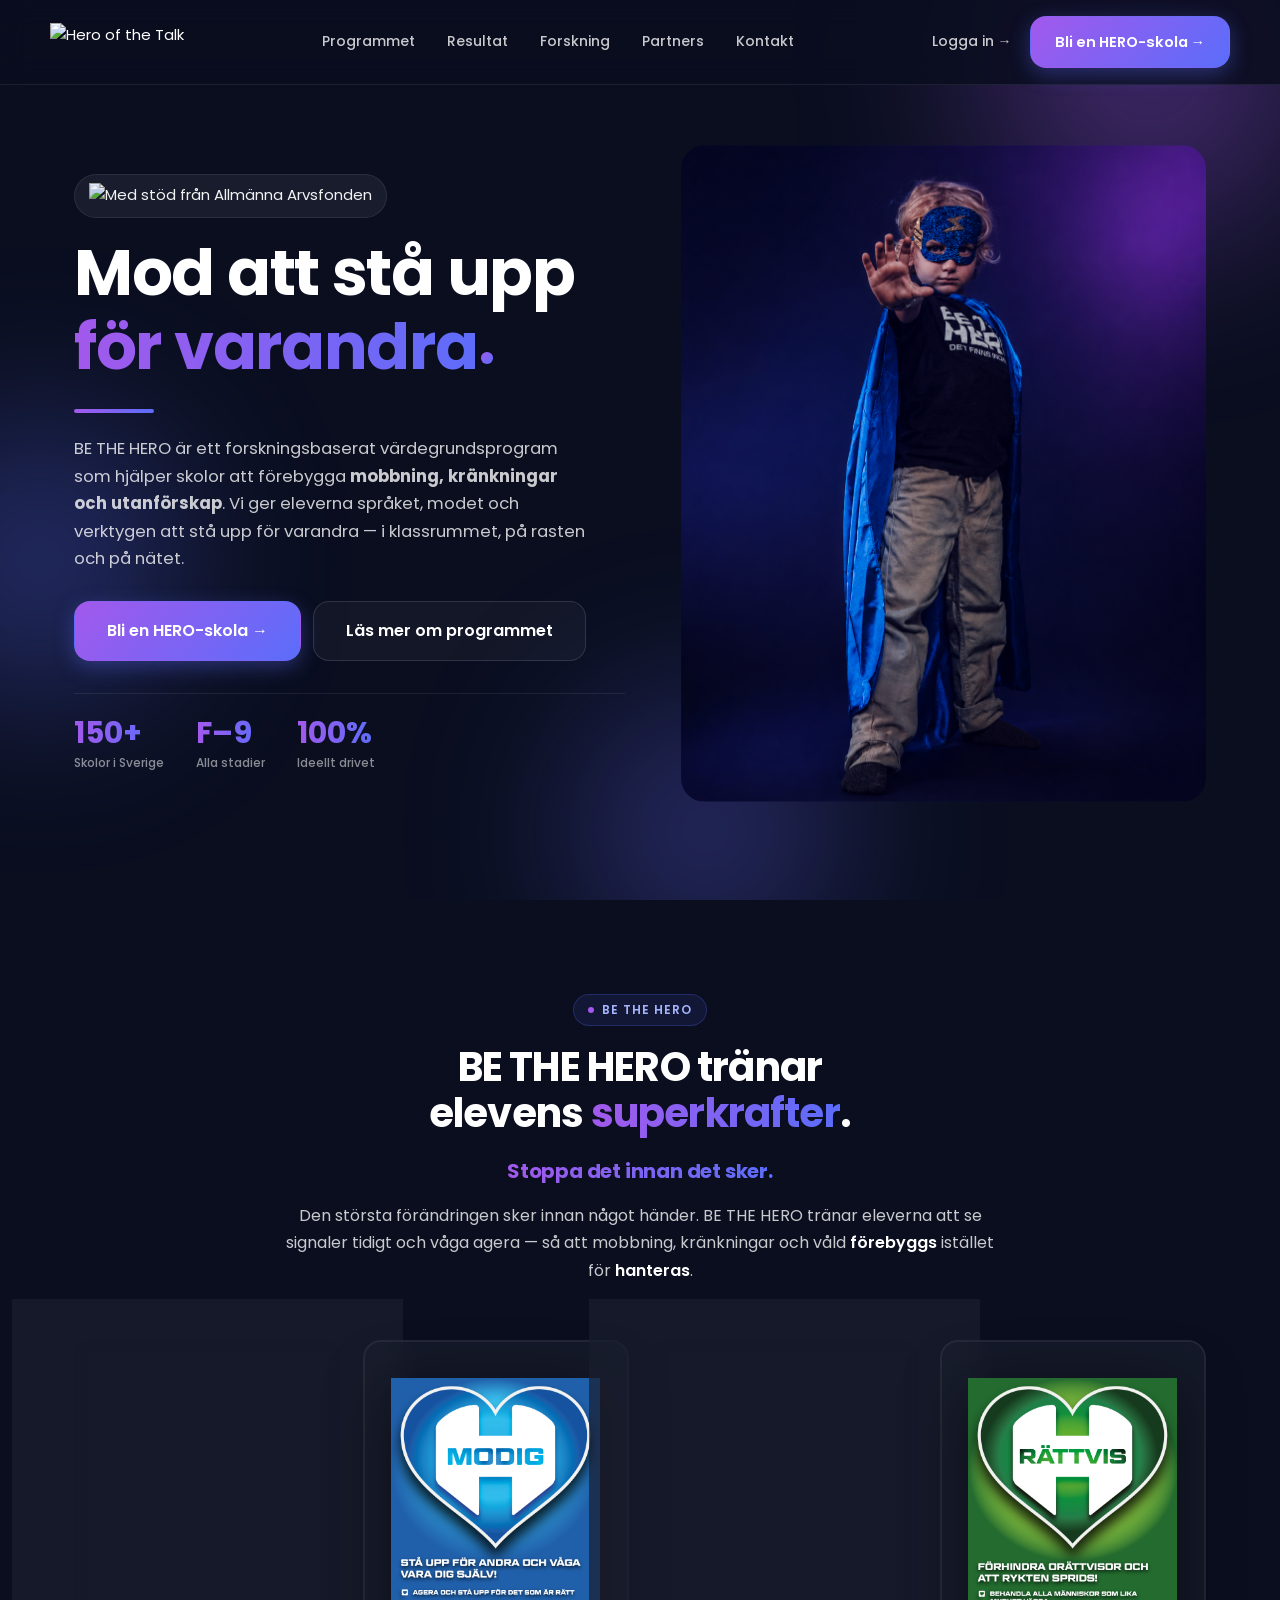
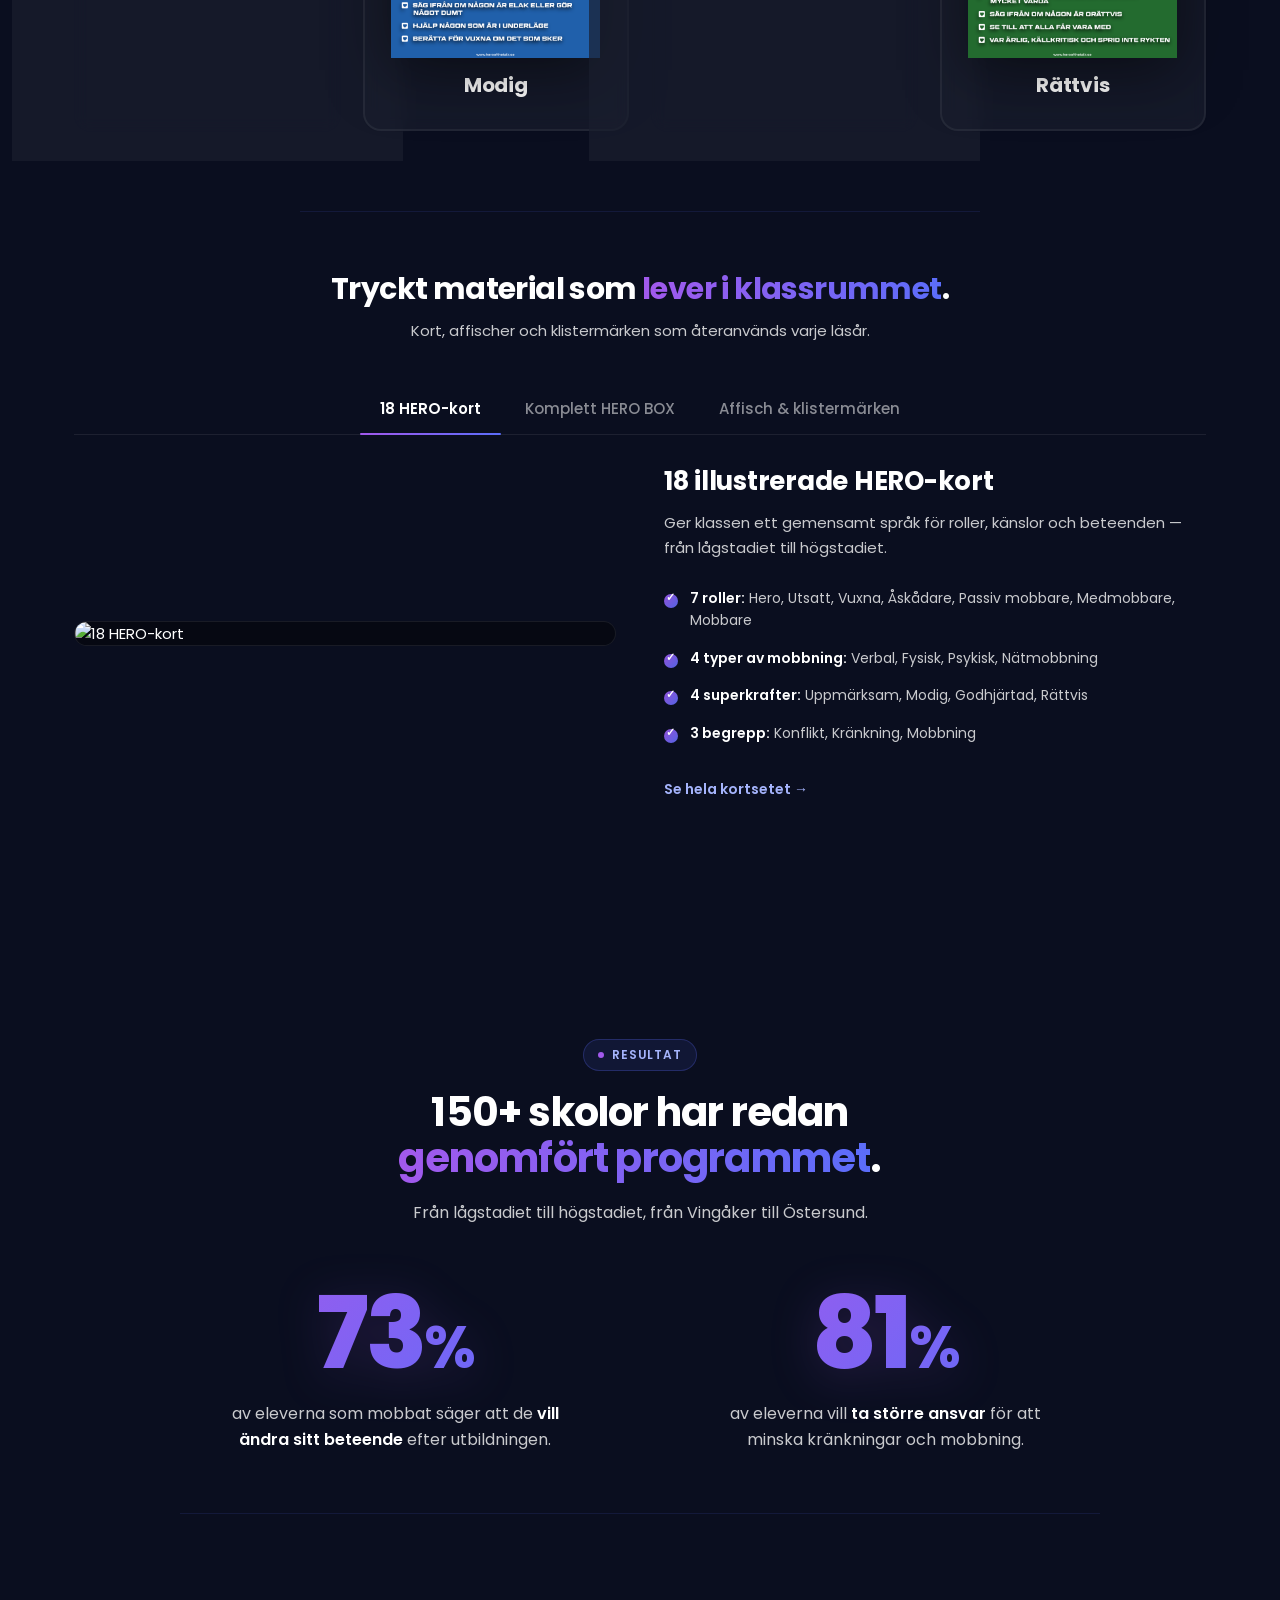
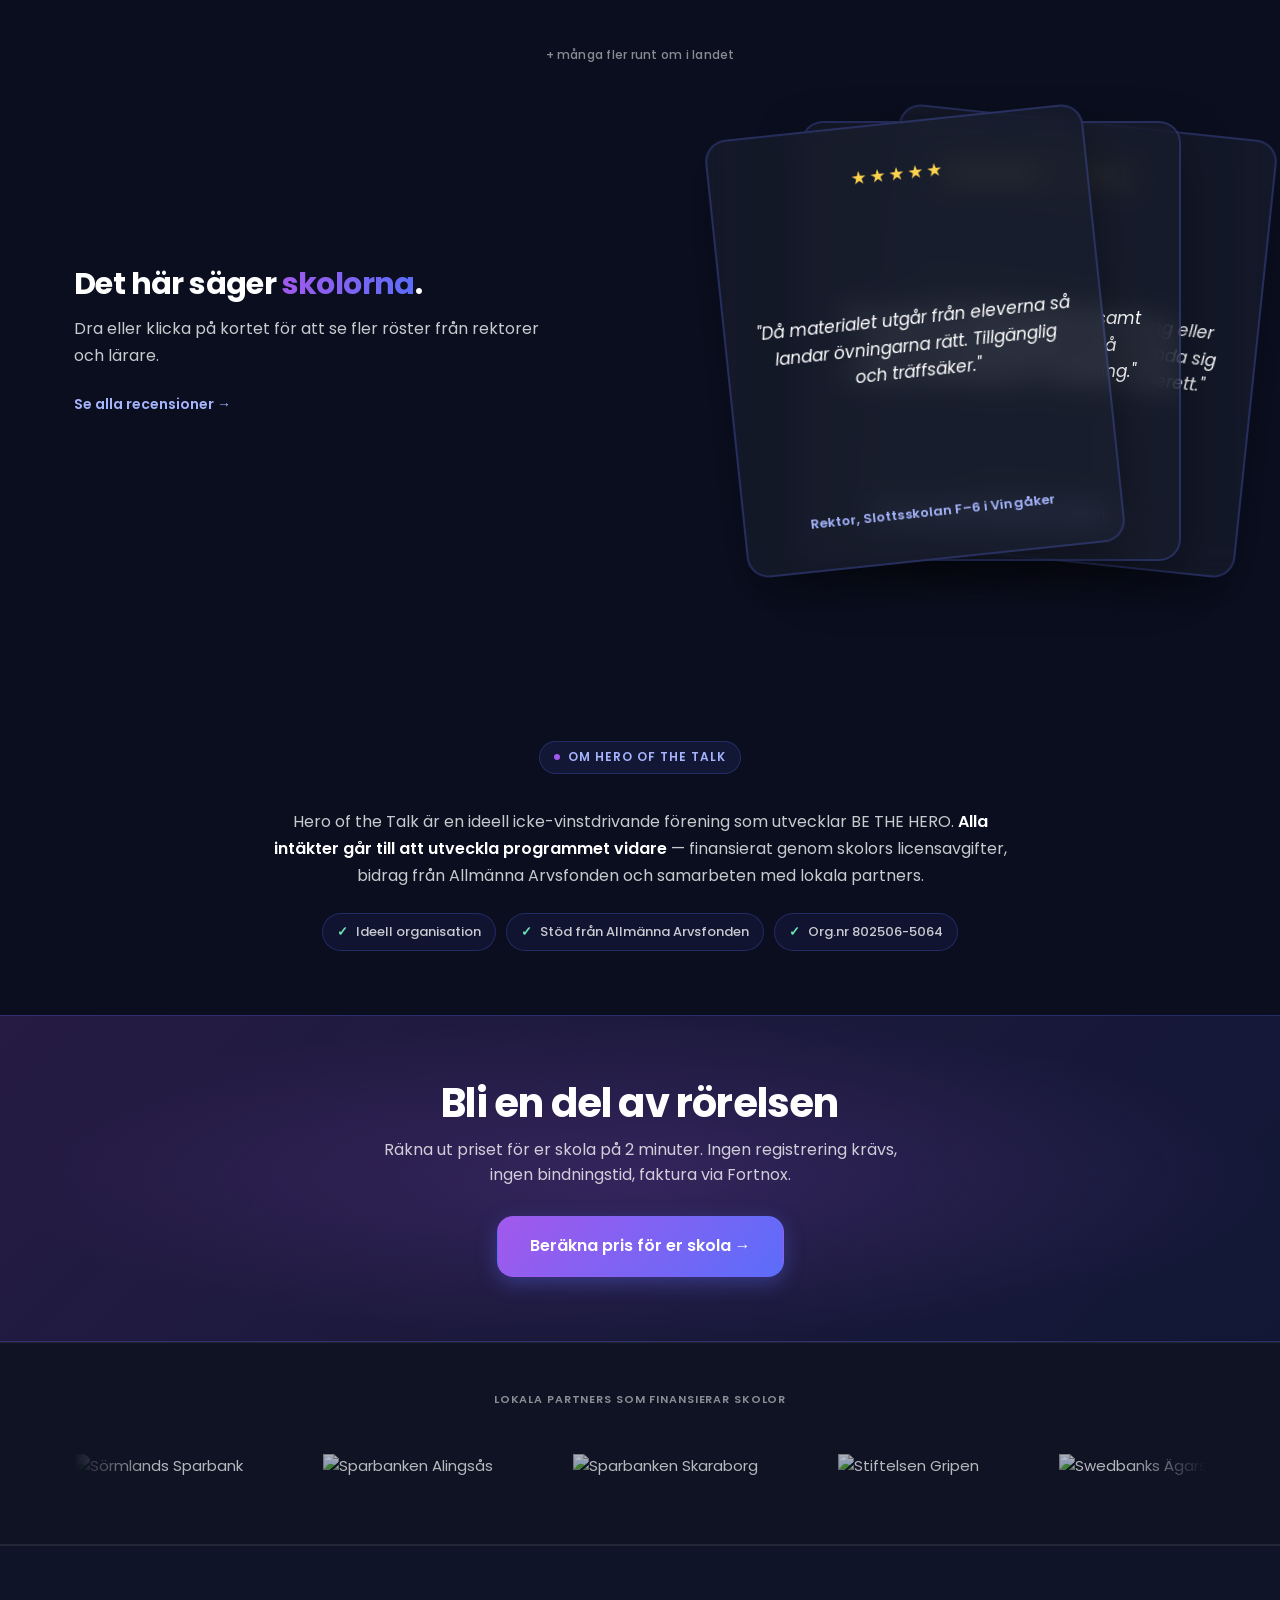
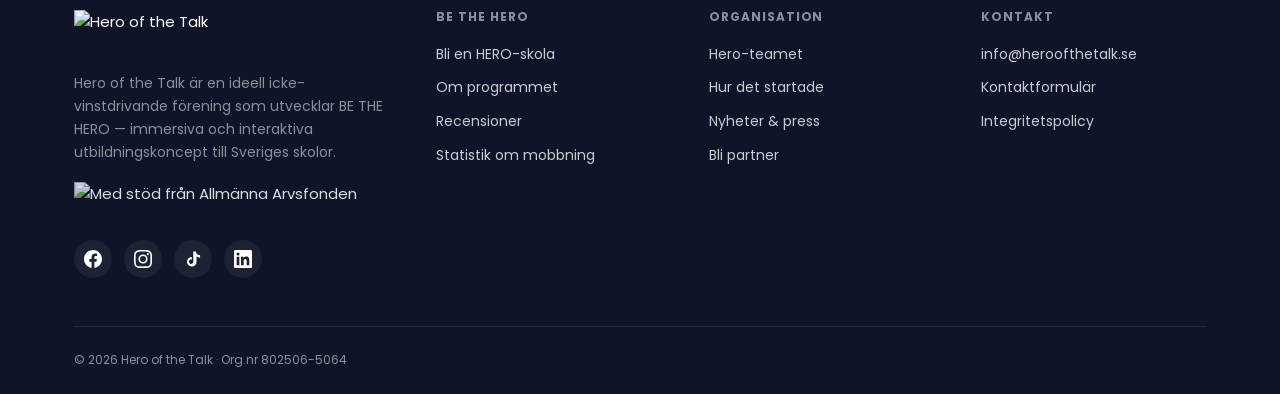
==== commit 13de41da: "v11: Dot inne i cinematic-reveal — avslöjas tillsammans med 'för varandra'" ====
--- a/index.html
+++ b/index.html
@@ -51,7 +51,7 @@
       </div>
       <h1 class="cinematic-h1">
         <span class="cinematic-line-1">Mod att stå upp</span>
-        <span class="cinematic-line-2"><span class="cinematic-reveal gradient-text">för&nbsp;varandra</span><span class="cinematic-dot">.</span></span>
+        <span class="cinematic-line-2"><span class="cinematic-reveal gradient-text">för&nbsp;varandra<span class="cinematic-dot" aria-hidden="true"></span></span></span>
       </h1>
       <div class="hero-divider fade-up" style="--delay: 0.3s"></div>
       <p class="home-hero-lede fade-up" style="--delay: 0.45s">
--- a/assets/styles.css
+++ b/assets/styles.css
@@ -286,19 +286,18 @@
   from { clip-path: inset(0 100% -10% 0); }
   to   { clip-path: inset(0 0% -10% 0); }
 }
+/* Cinematic dot: CSS-cirkel INNE i cinematic-reveal — clip-pathen
+   avslöjar dotten samtidigt som "för varandra" skrivs ut, så det
+   blir ingen separat fade-in. Period-tecknet är ersatt med en
+   gradient-cirkel via en tom span. */
 .cinematic-dot {
   display: inline-block;
-  opacity: 0;
-  /* Match cinematic-reveal's padding-bottom så baseline blir likadan */
-  padding-bottom: 4px;
-  /* Lyft optiskt så period-tecknet sitter snyggt med gradient-texten */
-  transform: translateY(-2px);
-  vertical-align: baseline;
-  animation: cinematicDot 0.5s ease-out 2.2s forwards;
-}
-@keyframes cinematicDot {
-  from { opacity: 0; transform: translateY(0); }
-  to   { opacity: 1; transform: translateY(-2px); }
+  width: 0.18em;
+  height: 0.18em;
+  margin-left: 0.06em;
+  border-radius: 50%;
+  background: linear-gradient(135deg, var(--p1), var(--p2));
+  vertical-align: 0.08em; /* lyft så cirkeln sitter snyggt på baseline */
 }
 
 /* ── Arvsfonden badge ──────────────────────────────────────── */
@@ -758,27 +757,28 @@
   object-fit: cover;
   display: block;
 }
-/* Dual-image variant för affisch + klistermärken */
+/* Dual-image variant för affisch + klistermärken (sida vid sida) */
 .tab-image-dual {
   display: grid;
-  grid-template-rows: 1.6fr 1fr;
+  grid-template-columns: 1fr 1fr;
   gap: 14px;
-  align-content: start;
+  align-items: stretch;
 }
 .tab-image-dual-item {
   border-radius: var(--rl);
   overflow: hidden;
-  background: rgba(255, 255, 255, 0.04);
+  background: rgba(0, 0, 0, 0.4);
   border: 1px solid var(--bd-2);
-  padding: 12px;
+  padding: 10px;
   display: flex;
   align-items: center;
   justify-content: center;
+  min-height: 340px;
 }
 .tab-image-dual-item img {
   width: 100%;
-  height: 100%;
-  max-height: 240px;
+  height: auto;
+  max-height: 320px;
   object-fit: contain;
   display: block;
 }
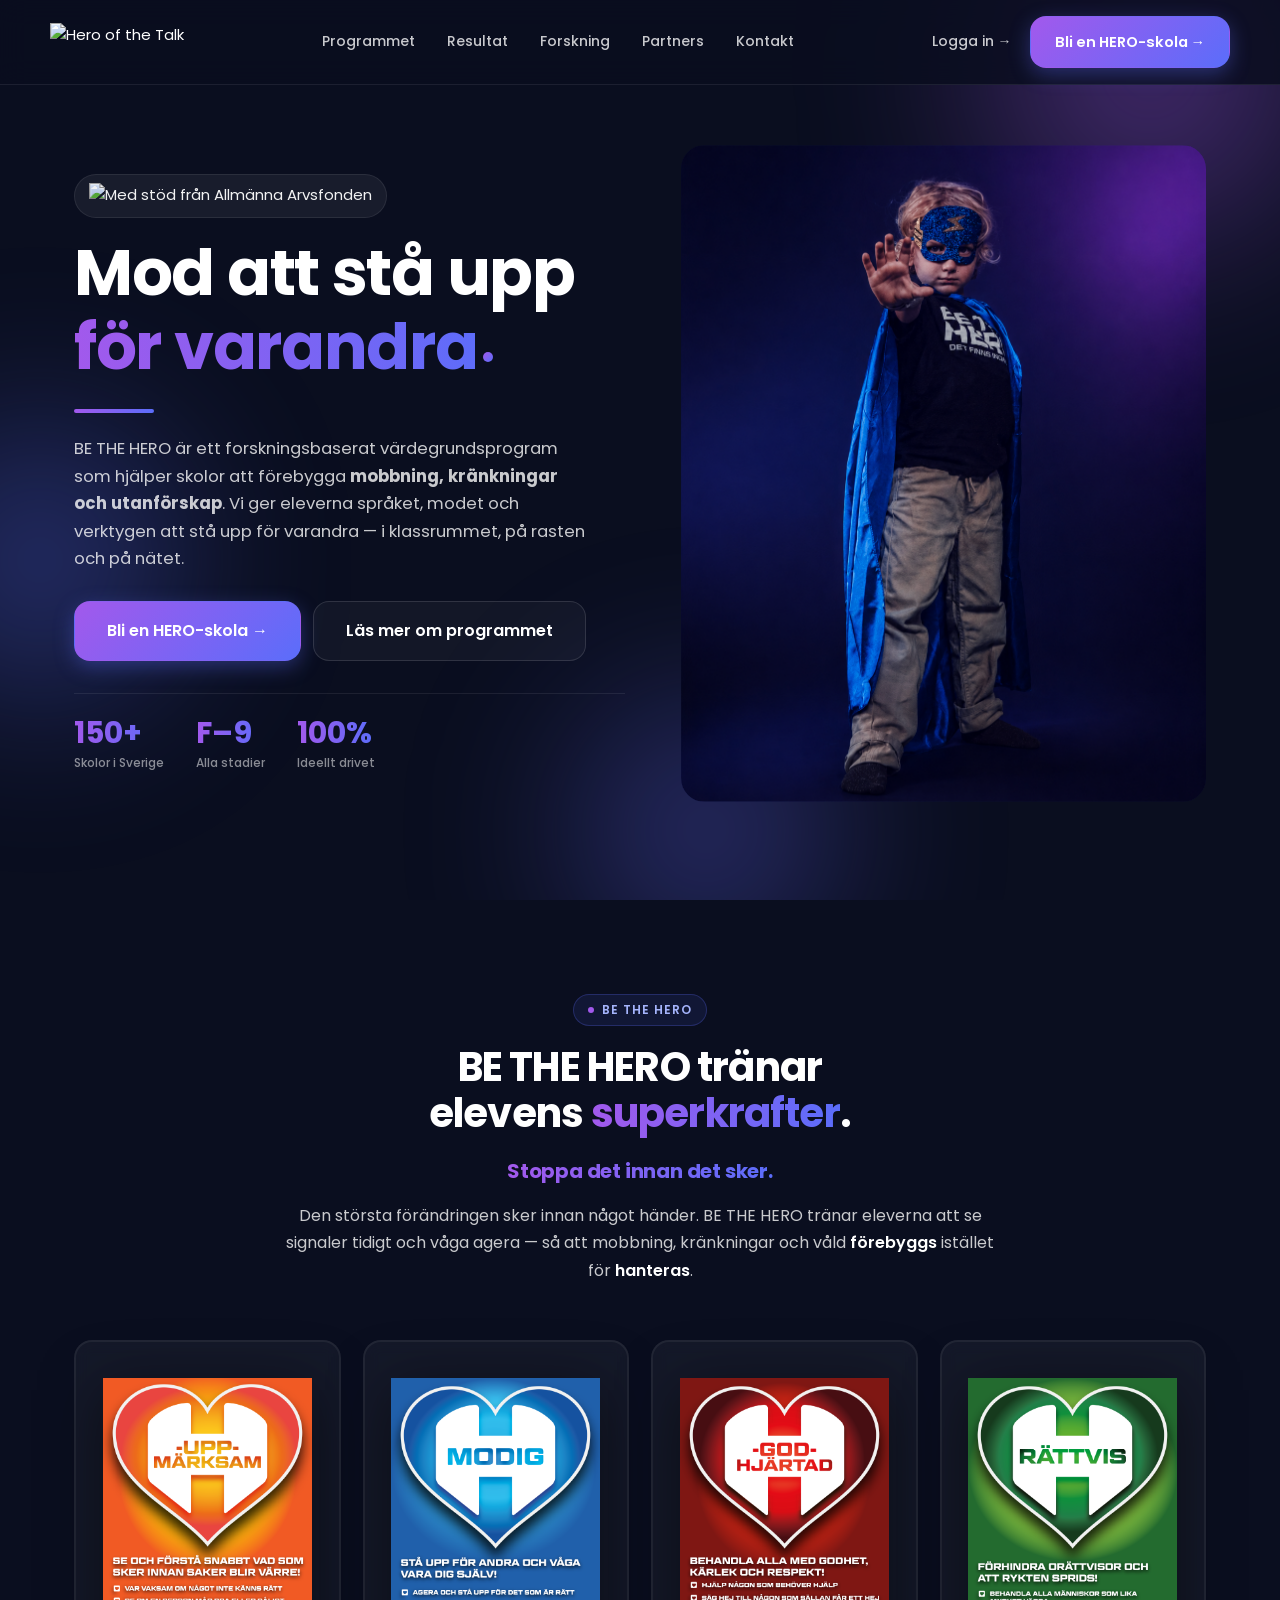
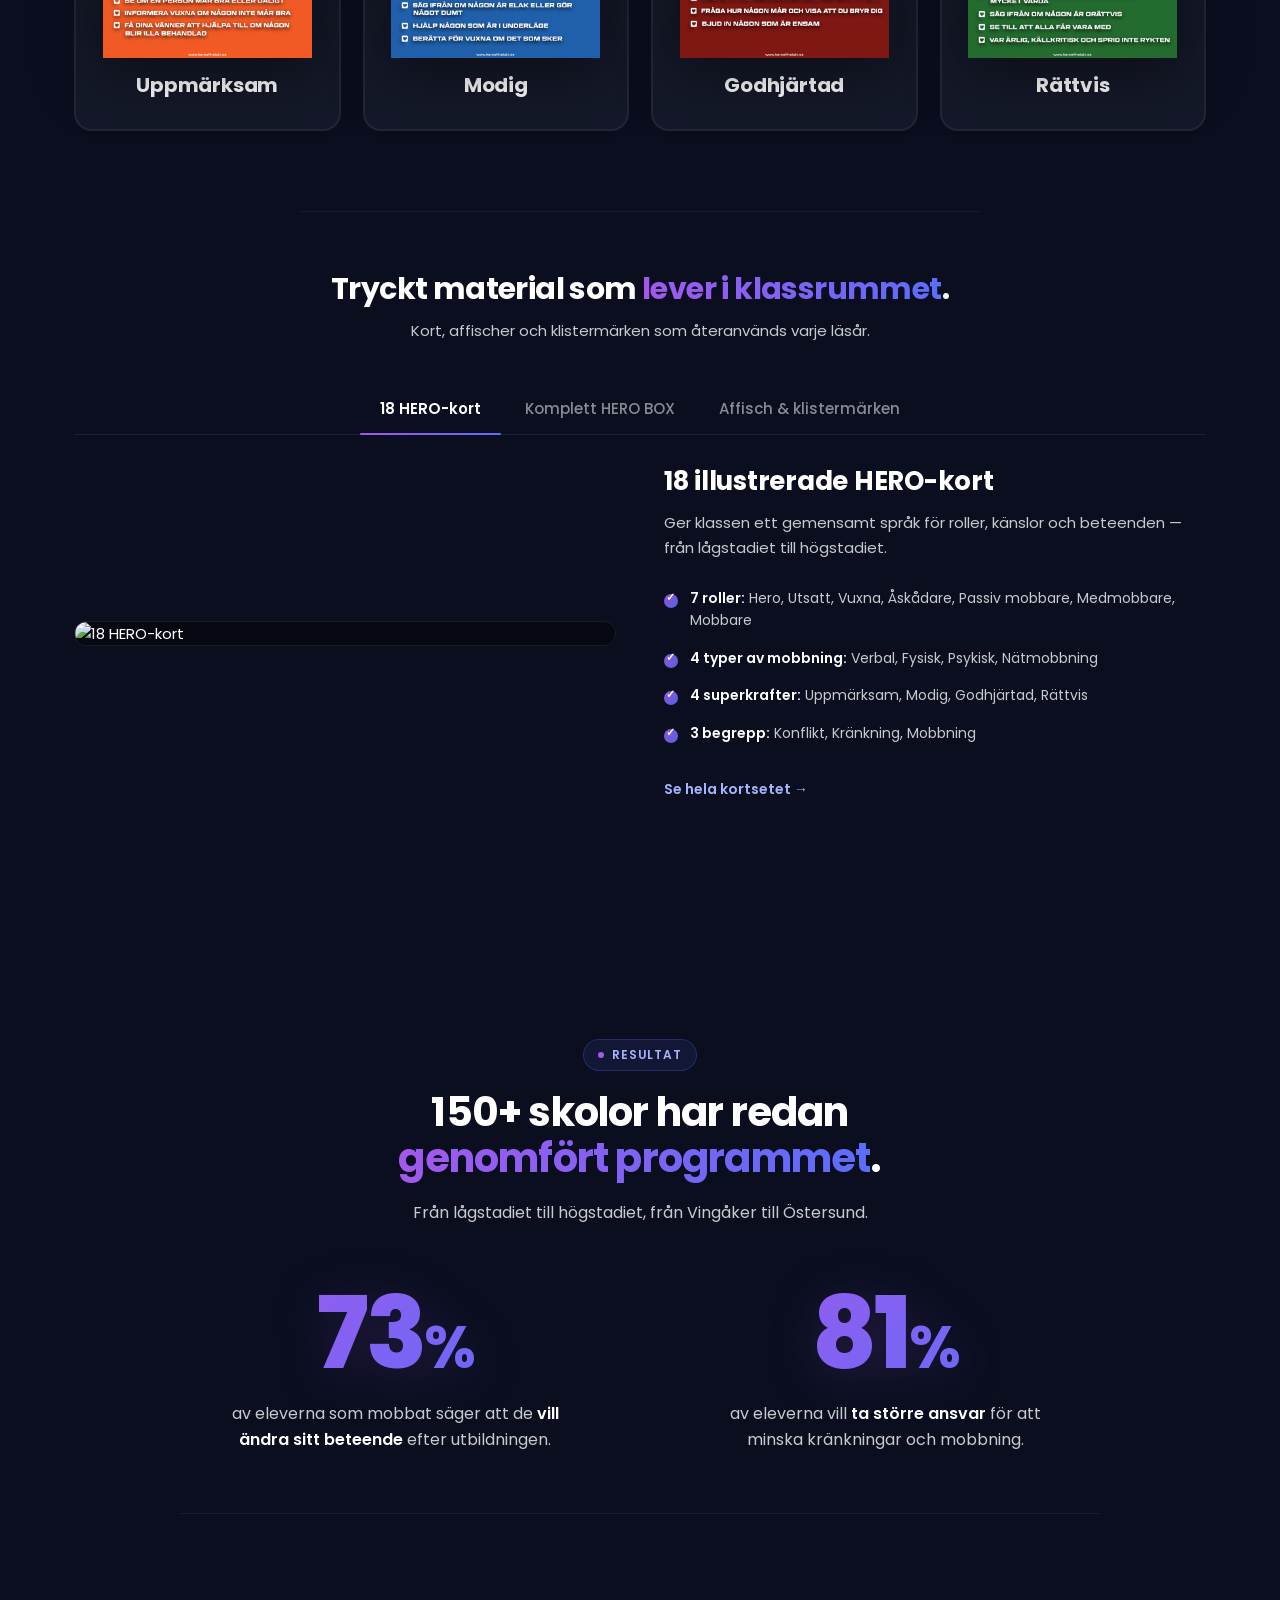
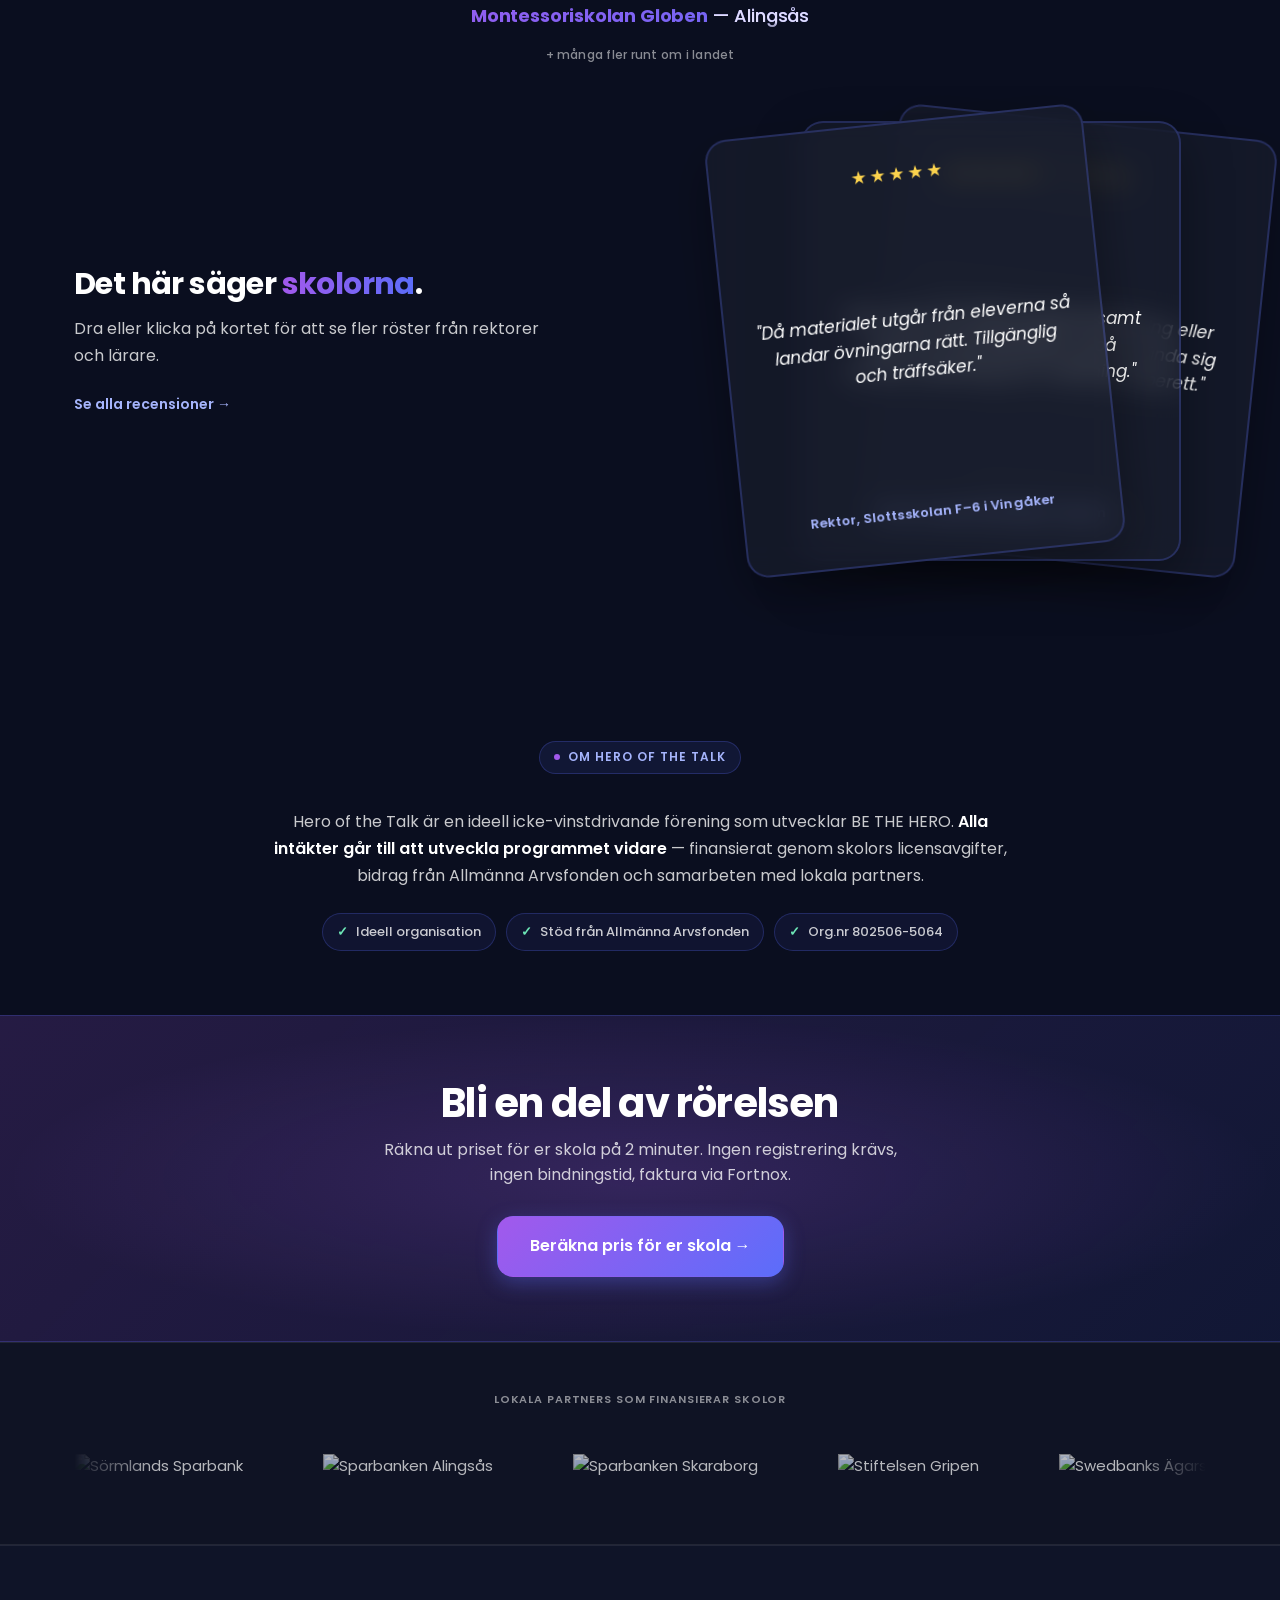
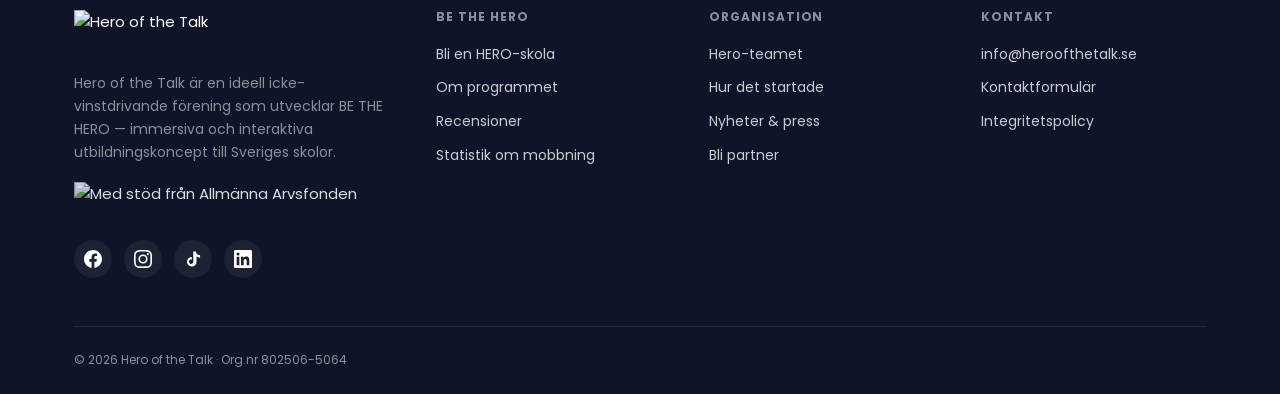
==== commit 2513d8e6: "v12: Dot blir ::after pseudo på cinematic-reveal — clip-pathen avslöjar den garanterat" ====
--- a/index.html
+++ b/index.html
@@ -51,7 +51,7 @@
       </div>
       <h1 class="cinematic-h1">
         <span class="cinematic-line-1">Mod att stå upp</span>
-        <span class="cinematic-line-2"><span class="cinematic-reveal gradient-text">för&nbsp;varandra<span class="cinematic-dot" aria-hidden="true"></span></span></span>
+        <span class="cinematic-line-2"><span class="cinematic-reveal gradient-text">för&nbsp;varandra</span></span>
       </h1>
       <div class="hero-divider fade-up" style="--delay: 0.3s"></div>
       <p class="home-hero-lede fade-up" style="--delay: 0.45s">
--- a/assets/styles.css
+++ b/assets/styles.css
@@ -286,18 +286,20 @@
   from { clip-path: inset(0 100% -10% 0); }
   to   { clip-path: inset(0 0% -10% 0); }
 }
-/* Cinematic dot: CSS-cirkel INNE i cinematic-reveal — clip-pathen
-   avslöjar dotten samtidigt som "för varandra" skrivs ut, så det
-   blir ingen separat fade-in. Period-tecknet är ersatt med en
-   gradient-cirkel via en tom span. */
-.cinematic-dot {
+/* Cinematic dot: ::after-pseudo direkt på cinematic-reveal.
+   Eftersom dotten är en del av samma element som har clip-path,
+   avslöjas den garanterat tillsammans med "för varandra"-texten
+   när clip-pathen sveper från vänster till höger. Ingen separat
+   animation behövs. */
+.cinematic-reveal::after {
+  content: "";
   display: inline-block;
-  width: 0.18em;
-  height: 0.18em;
-  margin-left: 0.06em;
+  width: 0.16em;
+  height: 0.16em;
+  margin-left: 0.08em;
   border-radius: 50%;
   background: linear-gradient(135deg, var(--p1), var(--p2));
-  vertical-align: 0.08em; /* lyft så cirkeln sitter snyggt på baseline */
+  vertical-align: 0.10em;
 }
 
 /* ── Arvsfonden badge ──────────────────────────────────────── */
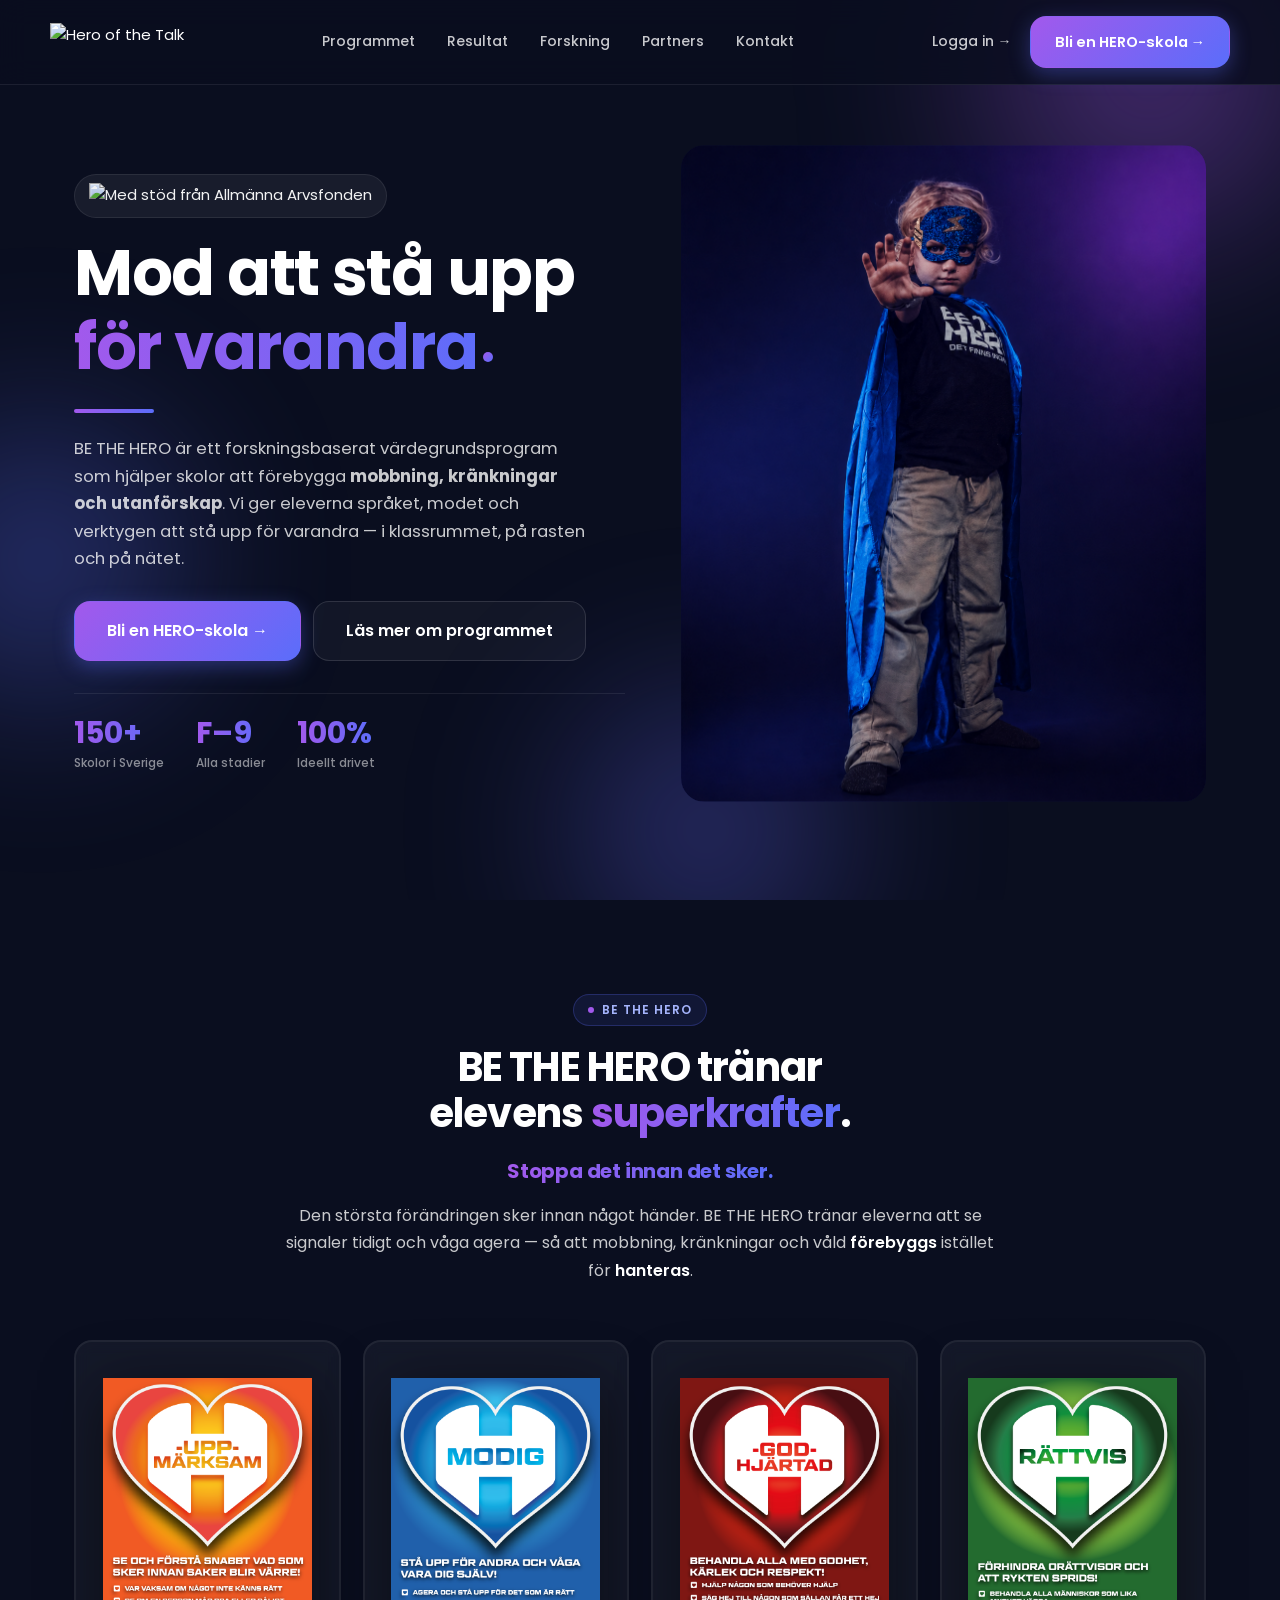
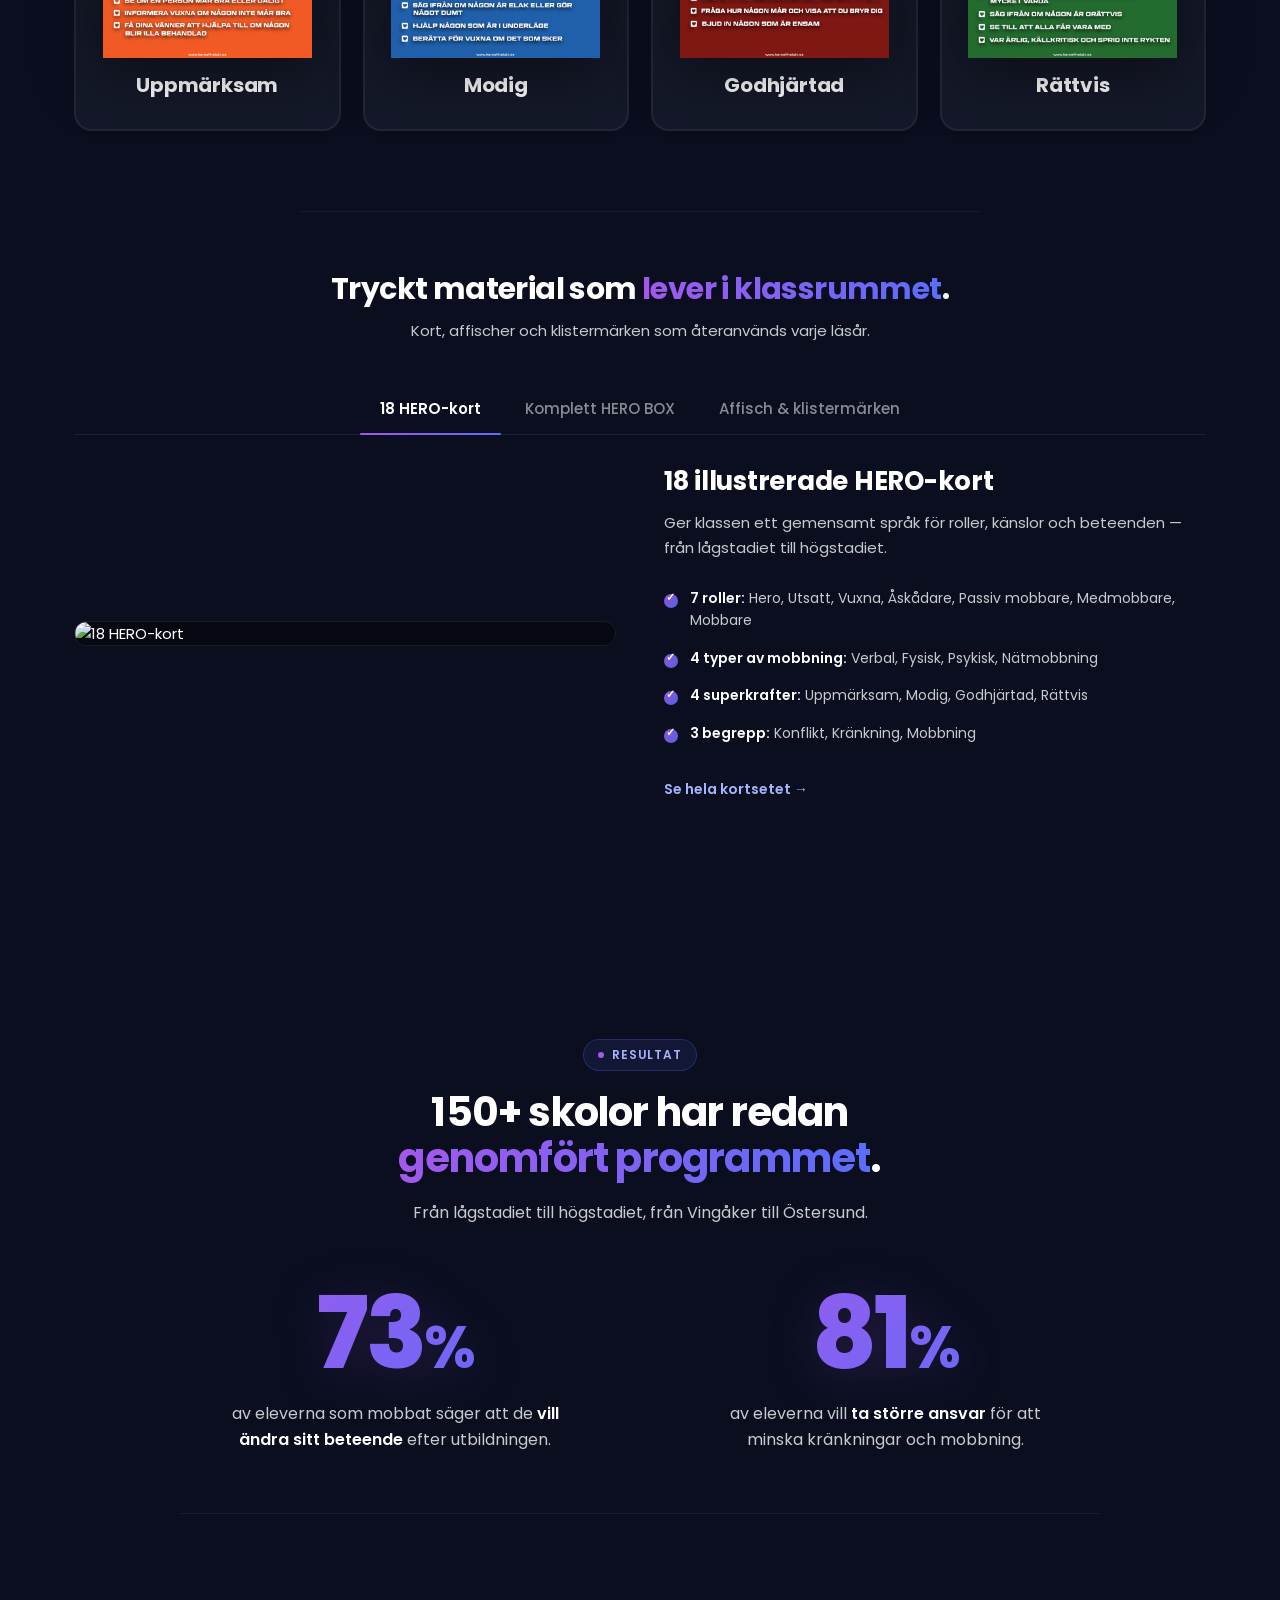
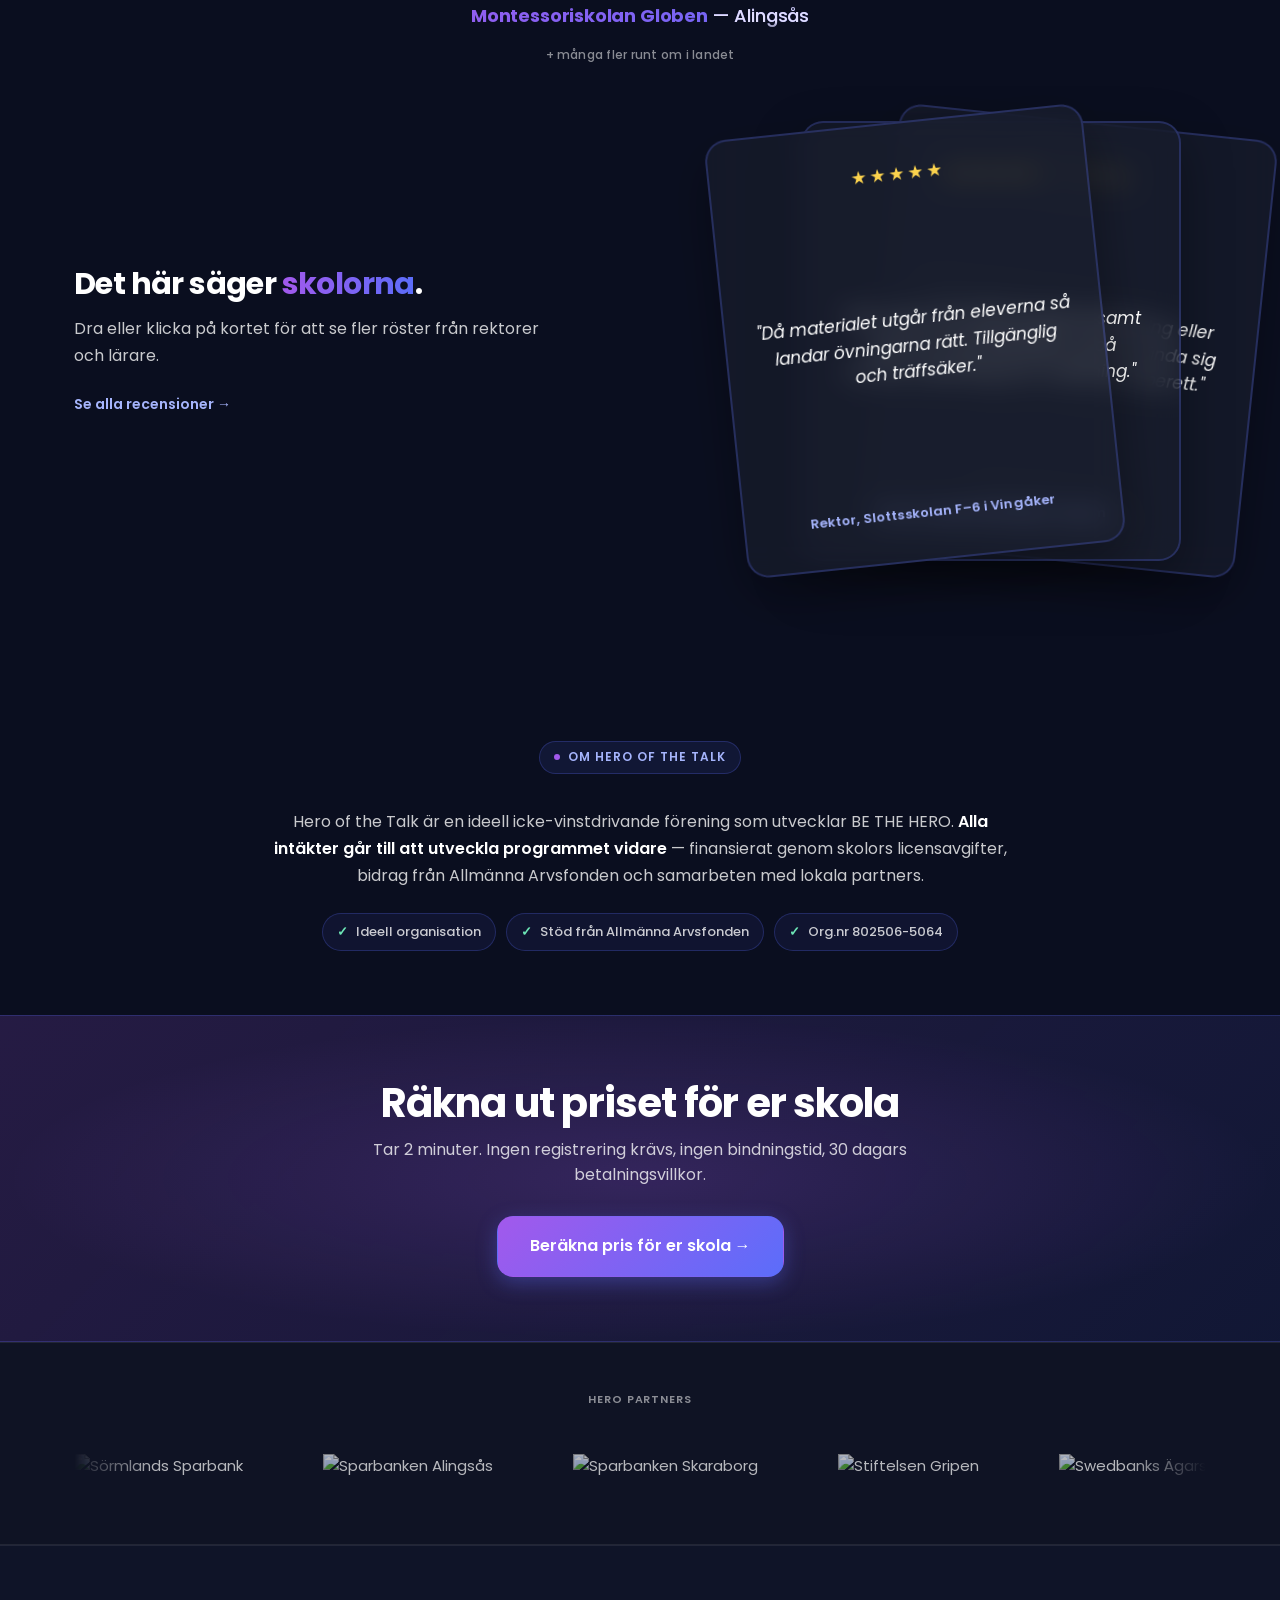
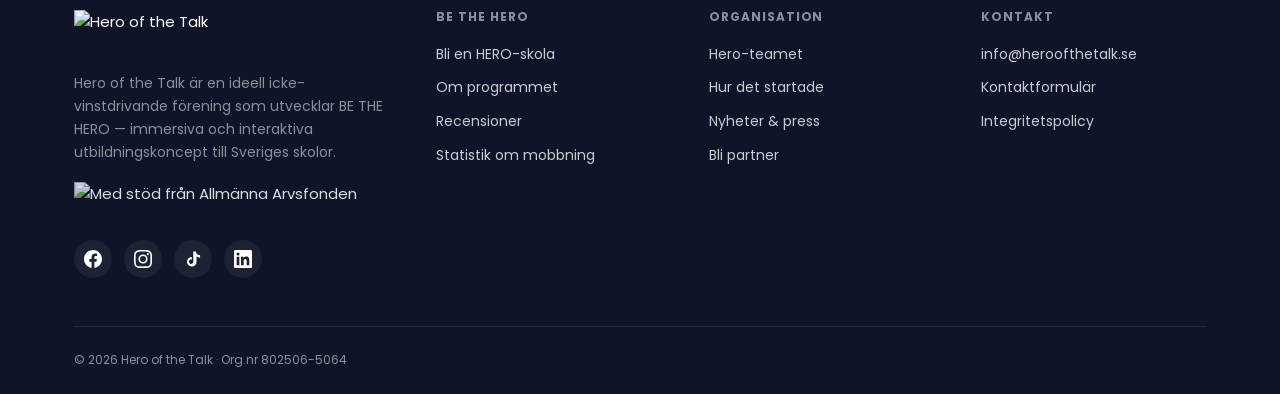
==== commit c5a3a0de: "v13: Ta bort Fortnox + 7 arbetsdagar + 'HERO Partners' + BST-logo i marquee" ====
--- a/index.html
+++ b/index.html
@@ -163,7 +163,7 @@
             <p>Allt skolan behöver första året — kort, lärarmaterial, guides och stöd för att rulla ut programmet.</p>
             <ul class="tab-bullets">
               <li><strong>990 kr per box</strong> — täcker 2 klasser</li>
-              <li><strong>Levereras 3-5 arbetsdagar</strong> efter beställning</li>
+              <li><strong>Levereras inom 7 arbetsdagar</strong> efter beställning</li>
               <li><strong>Återanvänds varje läsår</strong> — ingen ny kostnad efter år 1</li>
               <li><strong>Engångsbeställning</strong> — ingen prenumeration på fysiskt material</li>
             </ul>
@@ -342,8 +342,8 @@
 <!-- CTA STRIPE -->
 <section class="home-cta-stripe">
   <div class="container">
-    <h2>Bli en del av rörelsen</h2>
-    <p>Räkna ut priset för er skola på 2 minuter. Ingen registrering krävs, ingen bindningstid, faktura via Fortnox.</p>
+    <h2>Räkna ut priset för er skola</h2>
+    <p>Tar 2 minuter. Ingen registrering krävs, ingen bindningstid, 30 dagars betalningsvillkor.</p>
     <a href="https://www.heroofthetalk.se/bli-en-heroskola/" class="btn btn-primary btn-lg">Beräkna pris för er skola →</a>
   </div>
 </section>
@@ -351,7 +351,7 @@
 <!-- PARTNERS marquee -->
 <section class="partners-section" id="partners">
   <div class="container">
-    <p class="partners-label">Lokala partners som finansierar skolor</p>
+    <p class="partners-label">HERO Partners</p>
     <div class="partners-marquee">
       <div class="partners-track">
         <a href="https://www.sormlandssparbank.se" target="_blank" rel="noopener" class="partner-logo"><img src="https://www.heroofthetalk.se/wp-content/mu-plugins/hero/order/assets/partners/sormlands-sparbank-neg.png.png" alt="Sörmlands Sparbank"></a>
@@ -359,11 +359,13 @@
         <a href="https://www.sparbankenskaraborg.se" target="_blank" rel="noopener" class="partner-logo"><img src="https://www.heroofthetalk.se/wp-content/mu-plugins/hero/order/assets/partners/sparbanken-skaraborg-neg.png" alt="Sparbanken Skaraborg"></a>
         <a href="https://gripen.se" target="_blank" rel="noopener" class="partner-logo"><img src="https://www.heroofthetalk.se/wp-content/mu-plugins/hero/order/assets/partners/stiftelsen-gripen-neg.png" alt="Stiftelsen Gripen"></a>
         <a href="https://www.swedbank.se" target="_blank" rel="noopener" class="partner-logo"><img src="https://www.heroofthetalk.se/wp-content/mu-plugins/hero/order/assets/partners/Swedbanks-Agarstiftelse-Nya_neg.png" alt="Swedbanks Ägarstiftelse Nya"></a>
+        <a href="#" class="partner-logo"><img src="assets/images/bst-neg.png" alt="BST — Berges Schakt & Transport AB"></a>
         <a href="https://www.sormlandssparbank.se" target="_blank" rel="noopener" class="partner-logo" aria-hidden="true"><img src="https://www.heroofthetalk.se/wp-content/mu-plugins/hero/order/assets/partners/sormlands-sparbank-neg.png.png" alt=""></a>
         <a href="https://www.sparbankenalingsas.se" target="_blank" rel="noopener" class="partner-logo" aria-hidden="true"><img src="https://www.heroofthetalk.se/wp-content/mu-plugins/hero/order/assets/partners/8304_Sparbanken_Alingsas_Vector_2R_Neg.svg" alt=""></a>
         <a href="https://www.sparbankenskaraborg.se" target="_blank" rel="noopener" class="partner-logo" aria-hidden="true"><img src="https://www.heroofthetalk.se/wp-content/mu-plugins/hero/order/assets/partners/sparbanken-skaraborg-neg.png" alt=""></a>
         <a href="https://gripen.se" target="_blank" rel="noopener" class="partner-logo" aria-hidden="true"><img src="https://www.heroofthetalk.se/wp-content/mu-plugins/hero/order/assets/partners/stiftelsen-gripen-neg.png" alt=""></a>
         <a href="https://www.swedbank.se" target="_blank" rel="noopener" class="partner-logo" aria-hidden="true"><img src="https://www.heroofthetalk.se/wp-content/mu-plugins/hero/order/assets/partners/Swedbanks-Agarstiftelse-Nya_neg.png" alt=""></a>
+        <a href="#" class="partner-logo" aria-hidden="true"><img src="assets/images/bst-neg.png" alt=""></a>
       </div>
     </div>
   </div>
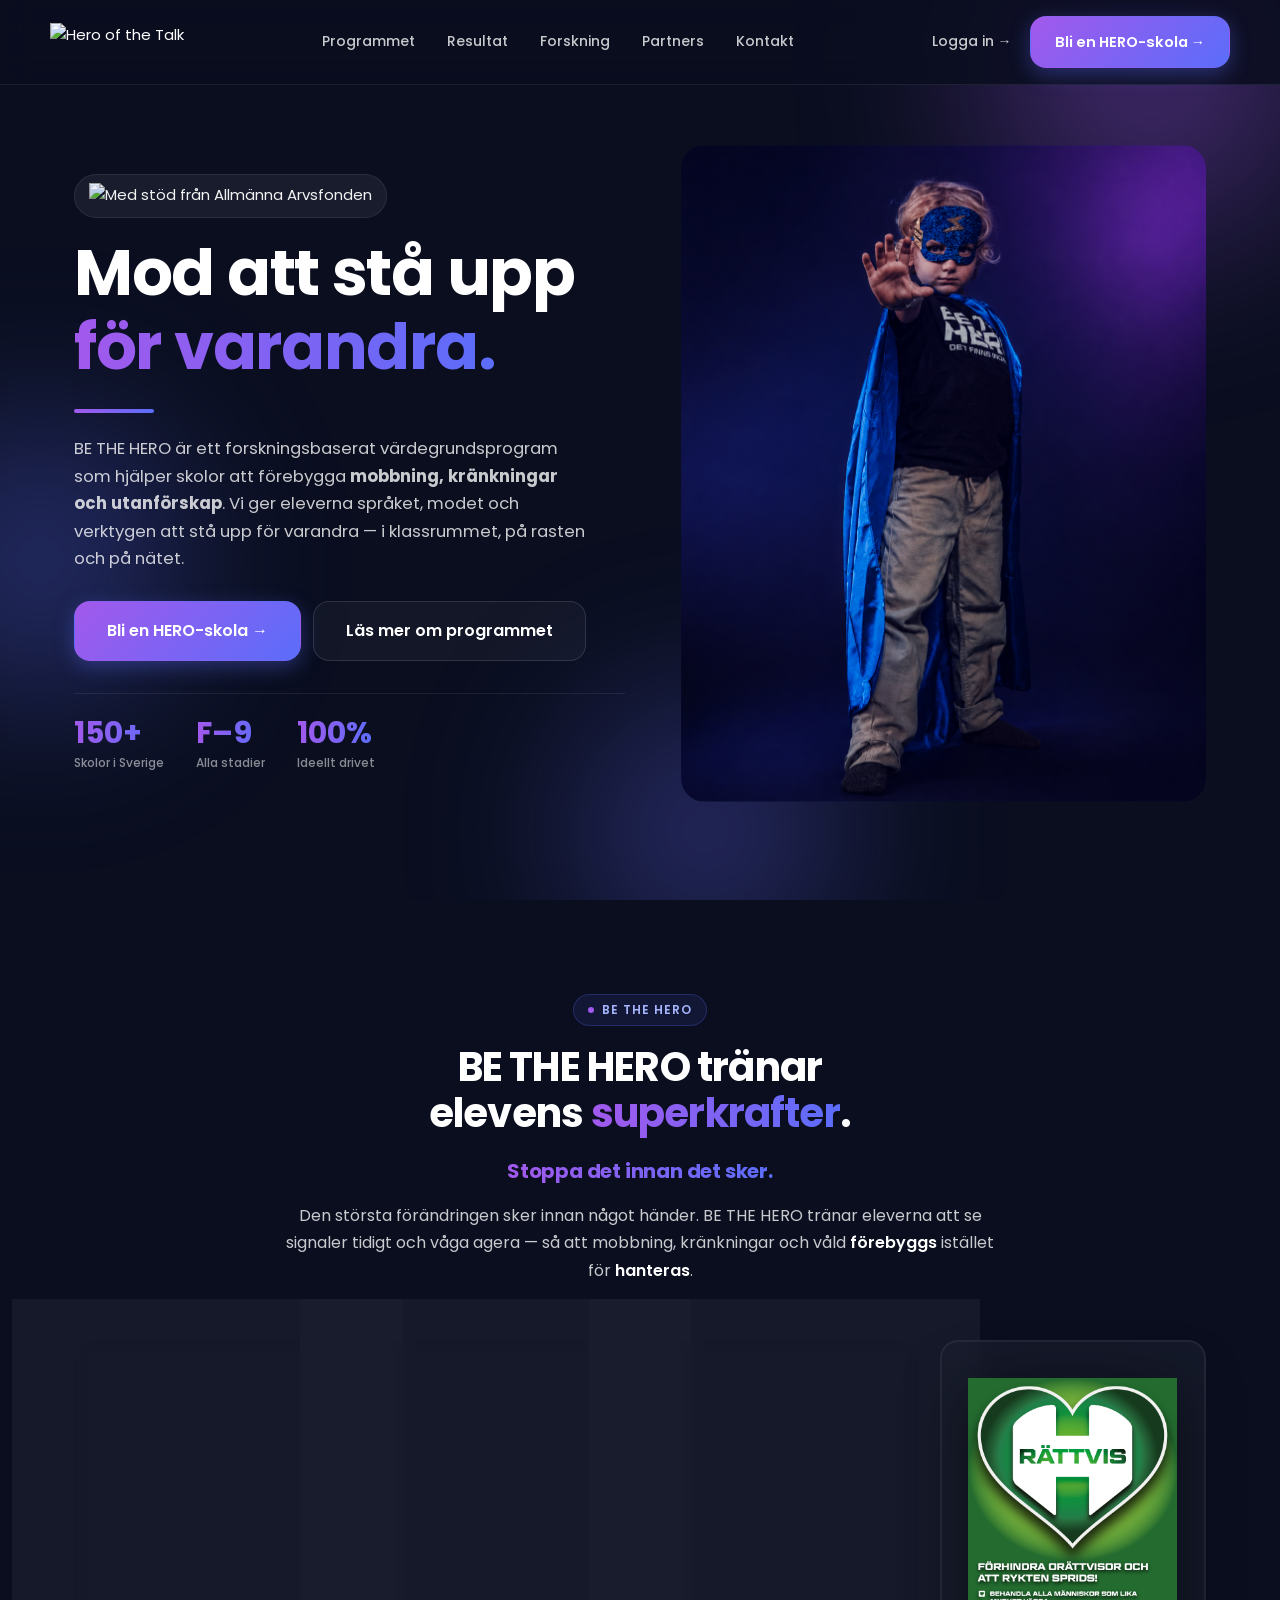
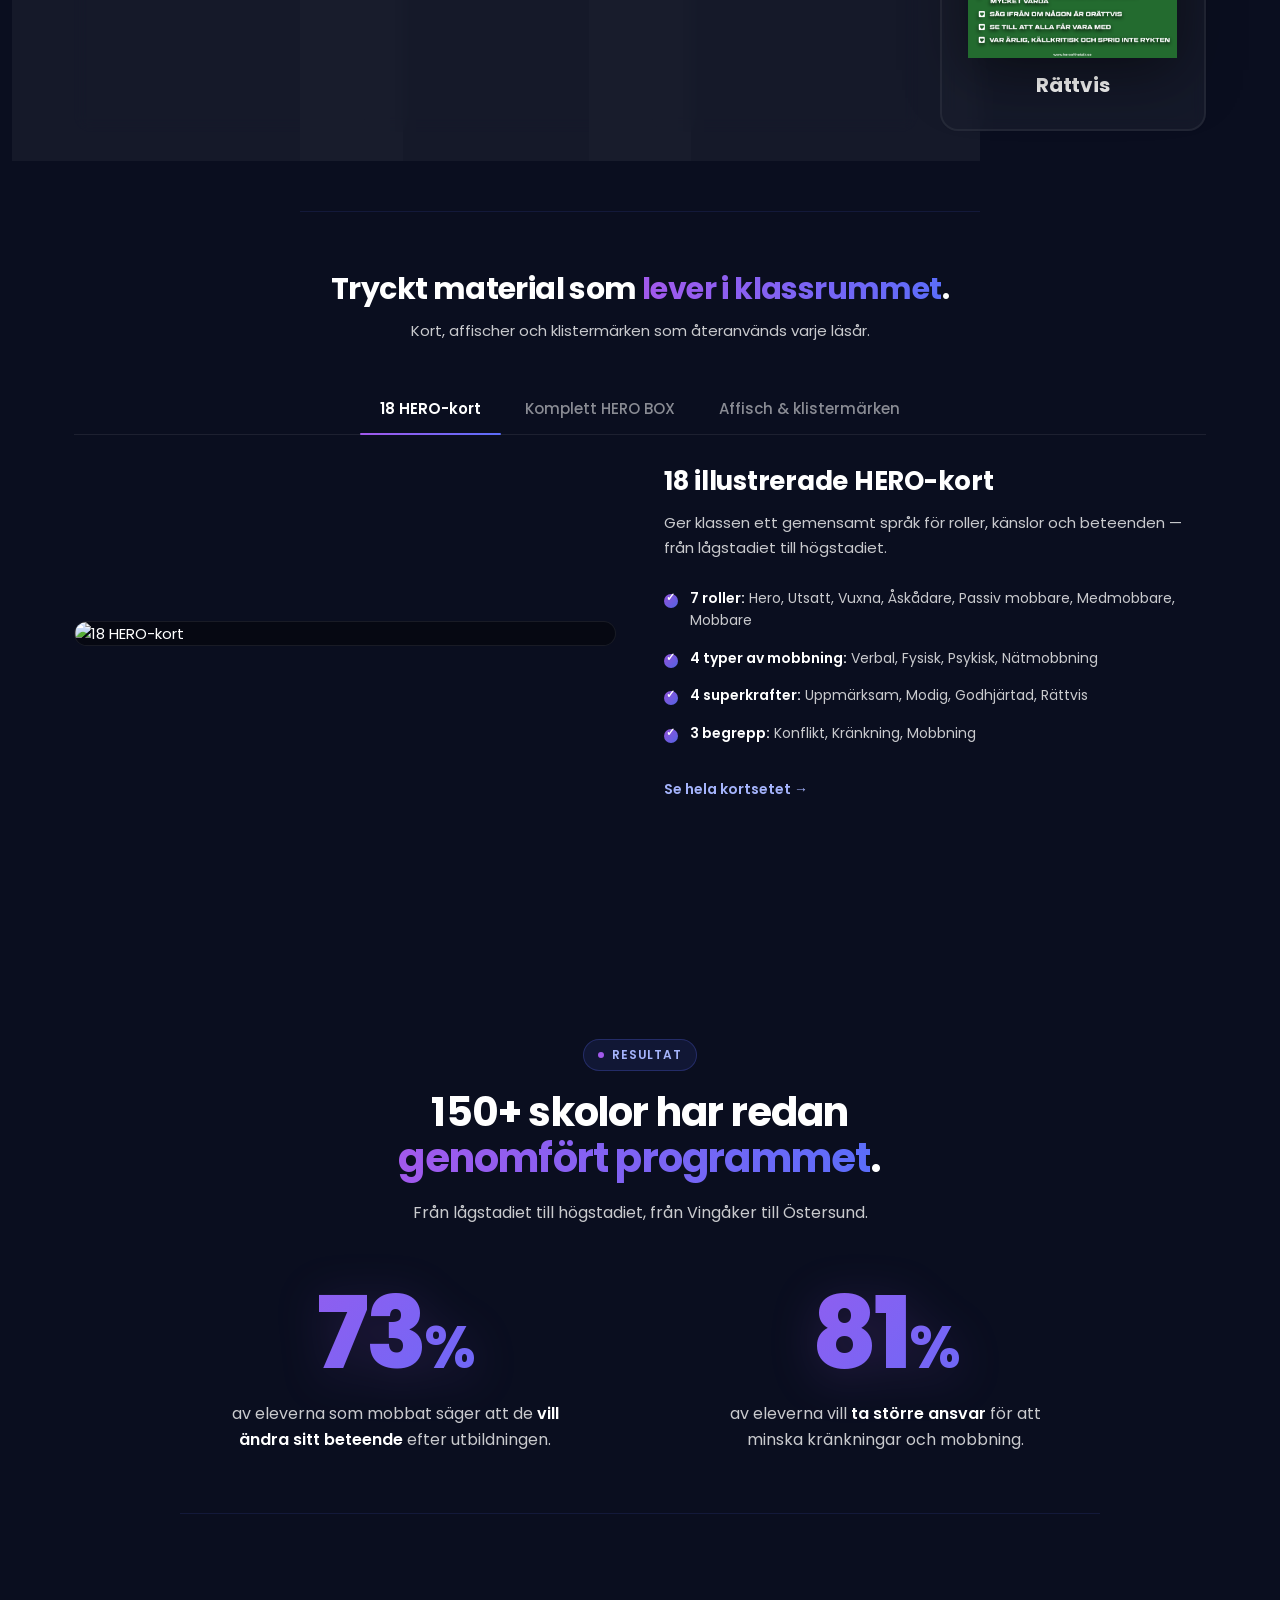
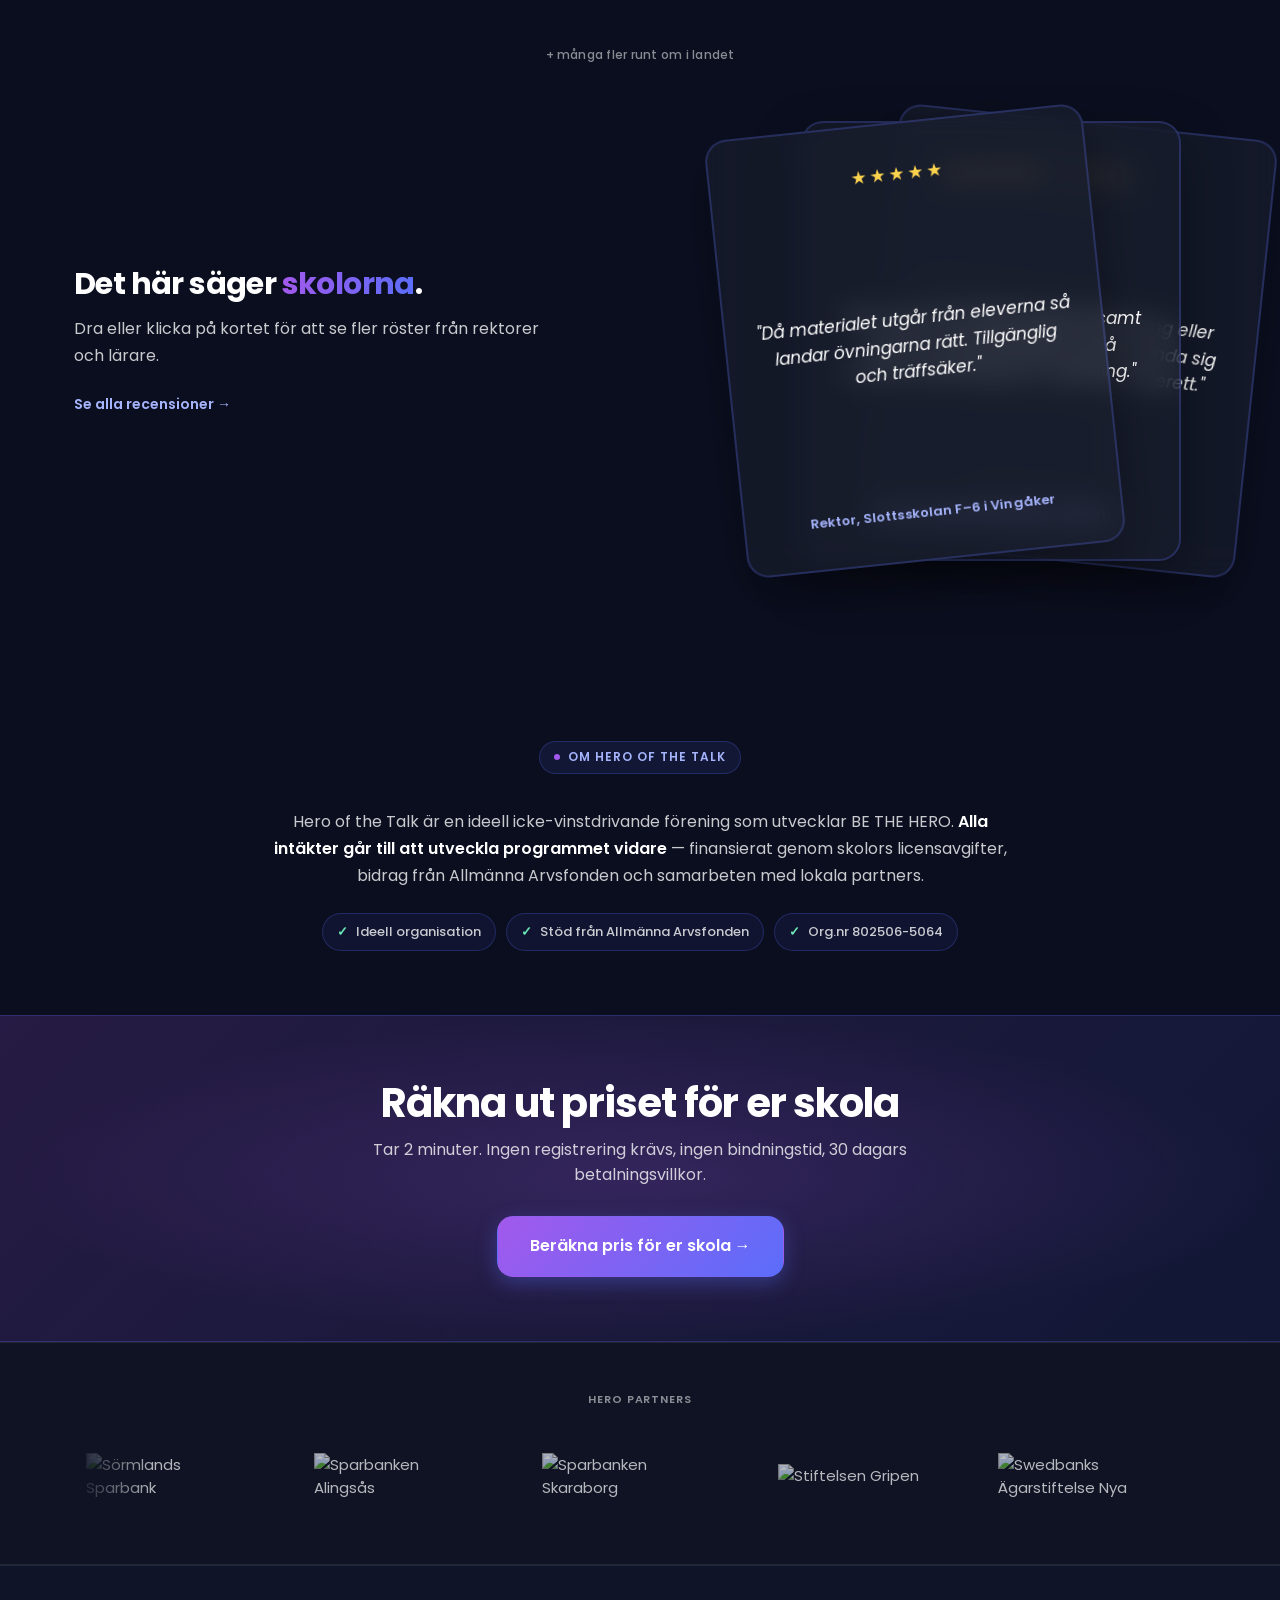
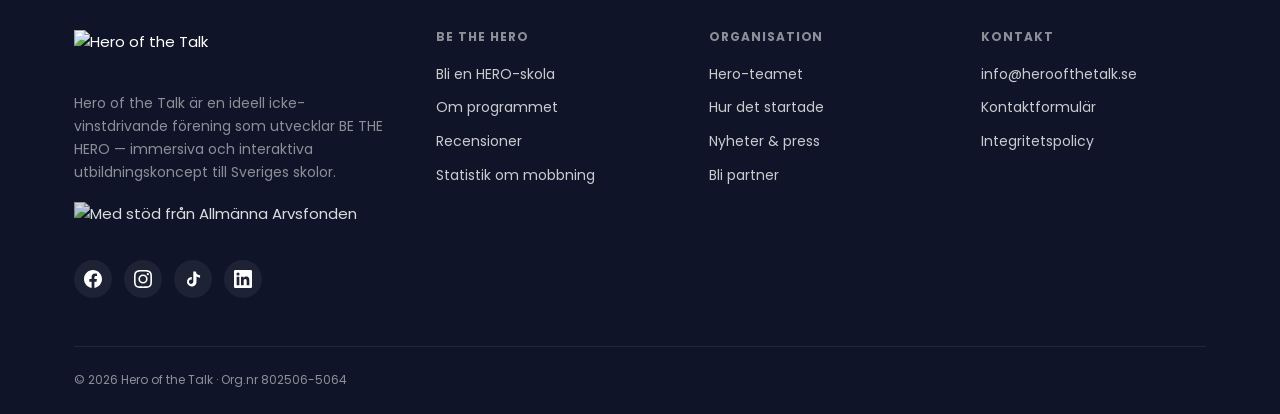
==== commit 88752b95: "v15: Dot blir vanligt textteckenpunkt — garanterat inline, garanterat klipp" ====
--- a/index.html
+++ b/index.html
@@ -51,7 +51,7 @@
       </div>
       <h1 class="cinematic-h1">
         <span class="cinematic-line-1">Mod att stå upp</span>
-        <span class="cinematic-line-2"><span class="cinematic-reveal gradient-text">för&nbsp;varandra</span></span>
+        <span class="cinematic-line-2"><span class="cinematic-reveal gradient-text">för&nbsp;varandra<span class="cinematic-dot">.</span></span></span>
       </h1>
       <div class="hero-divider fade-up" style="--delay: 0.3s"></div>
       <p class="home-hero-lede fade-up" style="--delay: 0.45s">
--- a/assets/styles.css
+++ b/assets/styles.css
@@ -286,20 +286,13 @@
   from { clip-path: inset(0 100% -10% 0); }
   to   { clip-path: inset(0 0% -10% 0); }
 }
-/* Cinematic dot: ::after-pseudo direkt på cinematic-reveal.
-   Eftersom dotten är en del av samma element som har clip-path,
-   avslöjas den garanterat tillsammans med "för varandra"-texten
-   när clip-pathen sveper från vänster till höger. Ingen separat
-   animation behövs. */
-.cinematic-reveal::after {
-  content: "";
-  display: inline-block;
-  width: 0.16em;
-  height: 0.16em;
-  margin-left: 0.08em;
-  border-radius: 50%;
-  background: linear-gradient(135deg, var(--p1), var(--p2));
-  vertical-align: 0.10em;
+/* Cinematic dot: vanligt period-tecken inne i cinematic-reveal.
+   Eftersom dotten är en del av samma text-flow och har samma
+   gradient-text-styling som "för varandra", klipps den naturligt
+   av samma clip-path. Inline-display garanterar att den aldrig
+   wrappar till en ny rad. */
+.cinematic-dot {
+  display: inline;
 }
 
 /* ── Arvsfonden badge ──────────────────────────────────────── */
@@ -1263,7 +1256,7 @@
 .partners-track {
   display: flex;
   align-items: center;
-  gap: 80px;
+  gap: 48px;
   width: max-content;
   animation: marquee 35s linear infinite;
 }
@@ -1272,17 +1265,29 @@
   from { transform: translateX(0); }
   to   { transform: translateX(-50%); }
 }
+/* Uniform "ruta" per logga så alla får exakt samma plats att leva i —
+   object-fit: contain gör att smala/breda/höga loggor alla skalar in
+   snyggt utan att förvränga. */
 .partner-logo {
   flex-shrink: 0;
-  height: 60px;
+  width: 180px;
+  height: 80px;
   display: flex;
   align-items: center;
   justify-content: center;
+  padding: 8px 12px;
   opacity: 0.7;
   transition: opacity 0.2s ease;
 }
 .partner-logo:hover { opacity: 1; }
-.partner-logo img { max-height: 60px; width: auto; }
+.partner-logo img {
+  max-width: 100%;
+  max-height: 100%;
+  width: auto;
+  height: auto;
+  display: block;
+  object-fit: contain;
+}
 
 /* ── FOOTER ────────────────────────────────────────────────── */
 .site-footer {
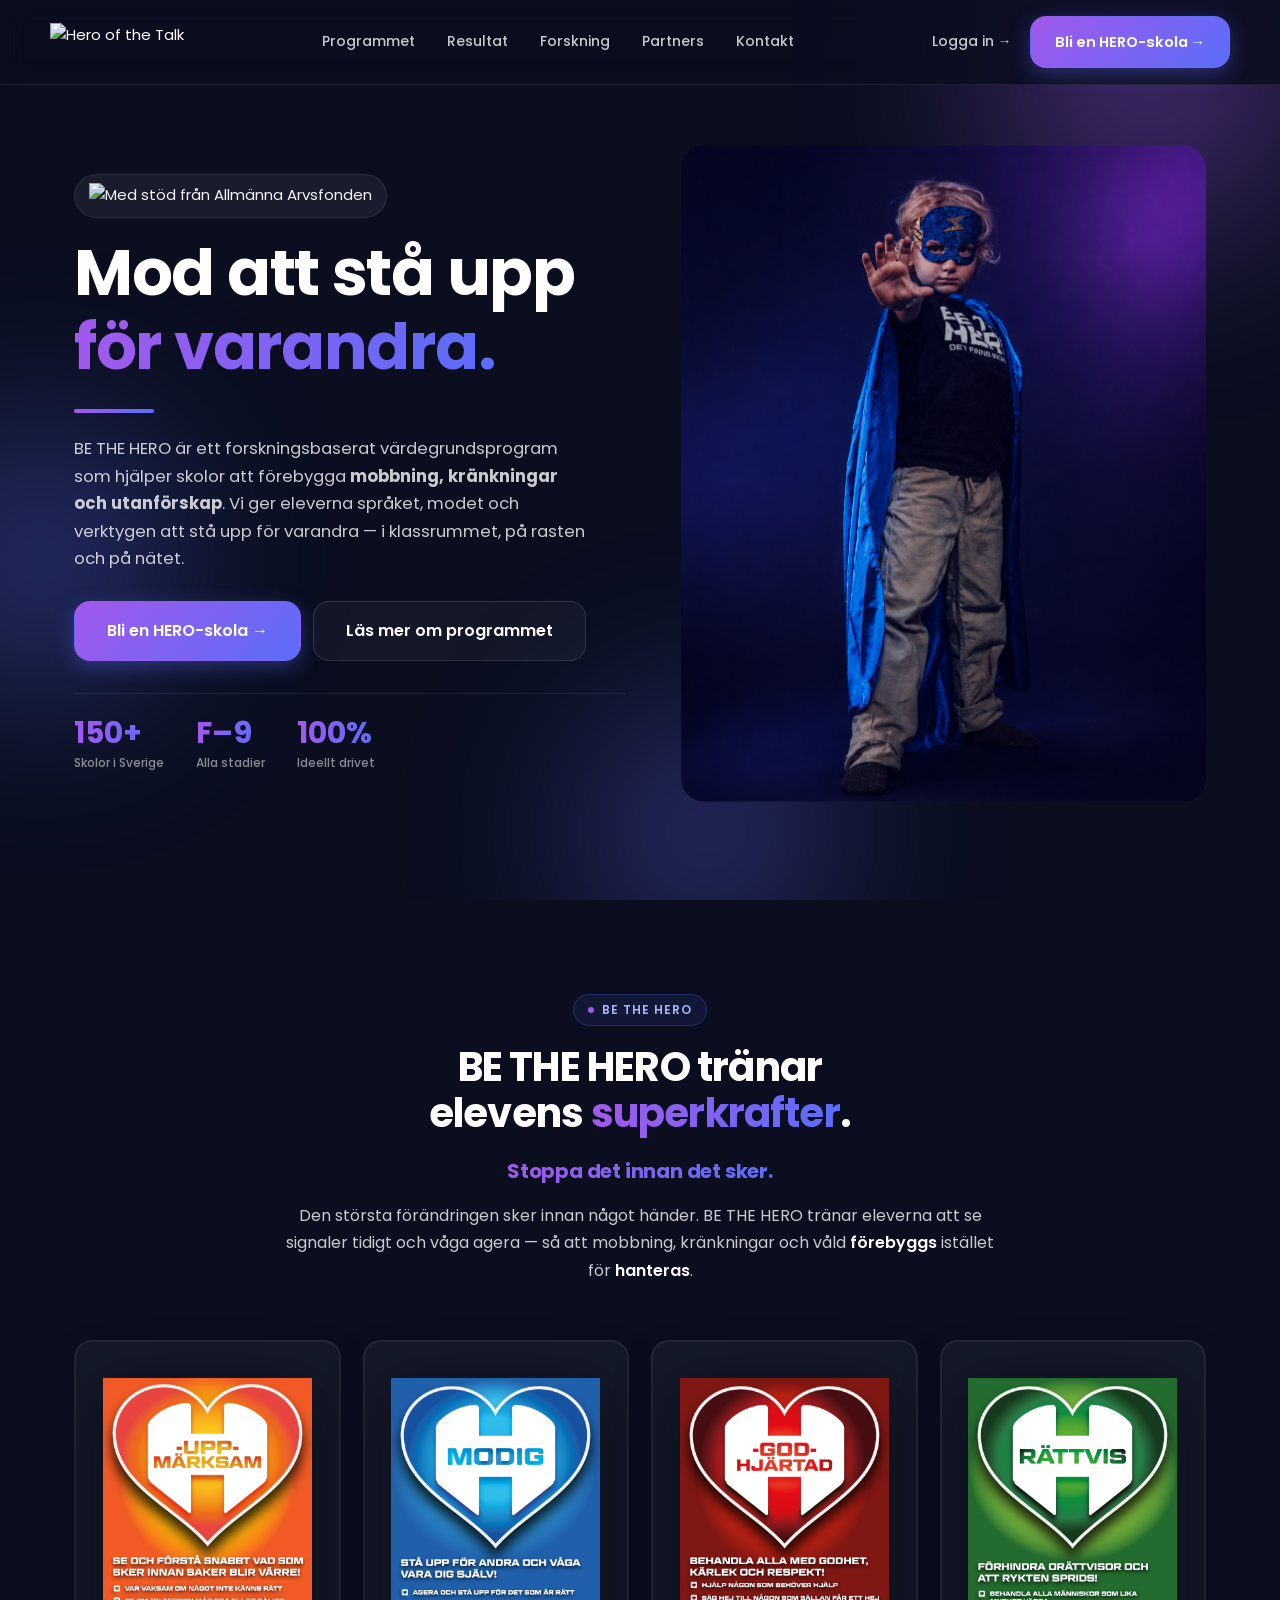
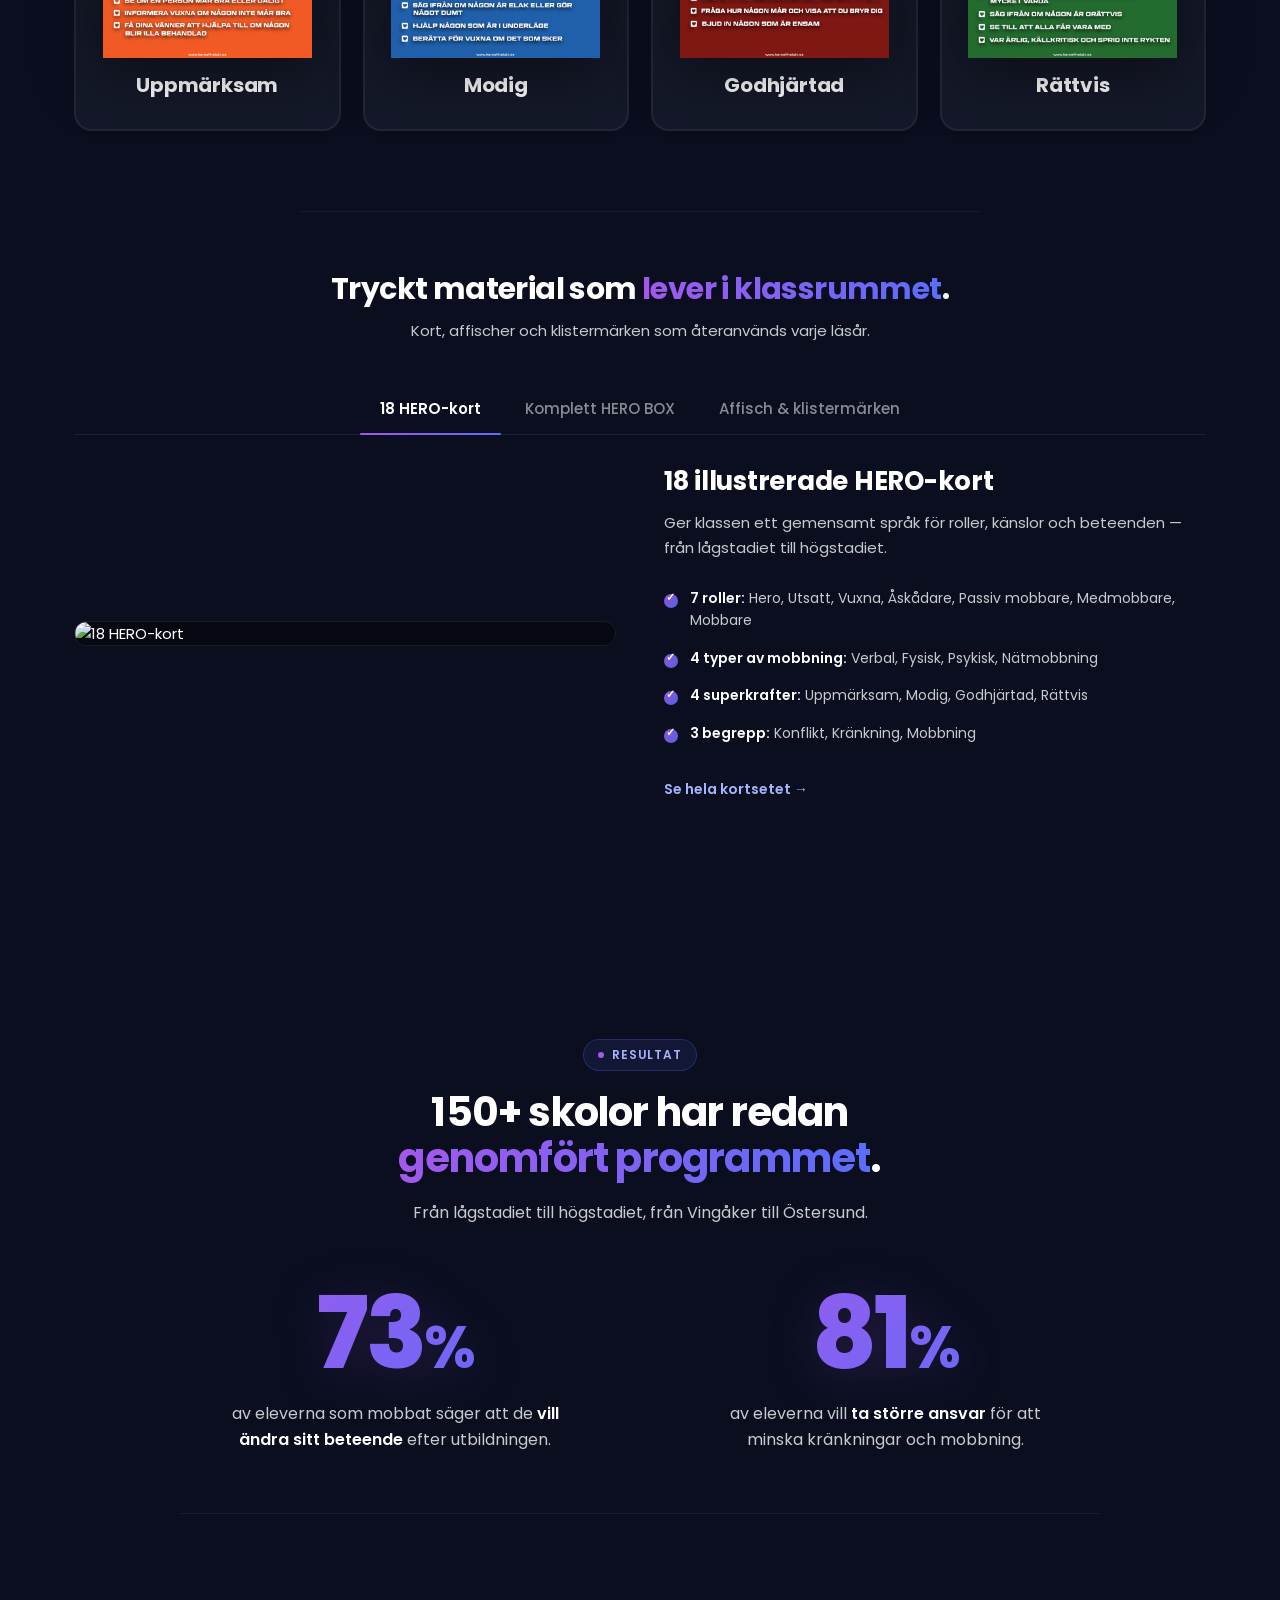
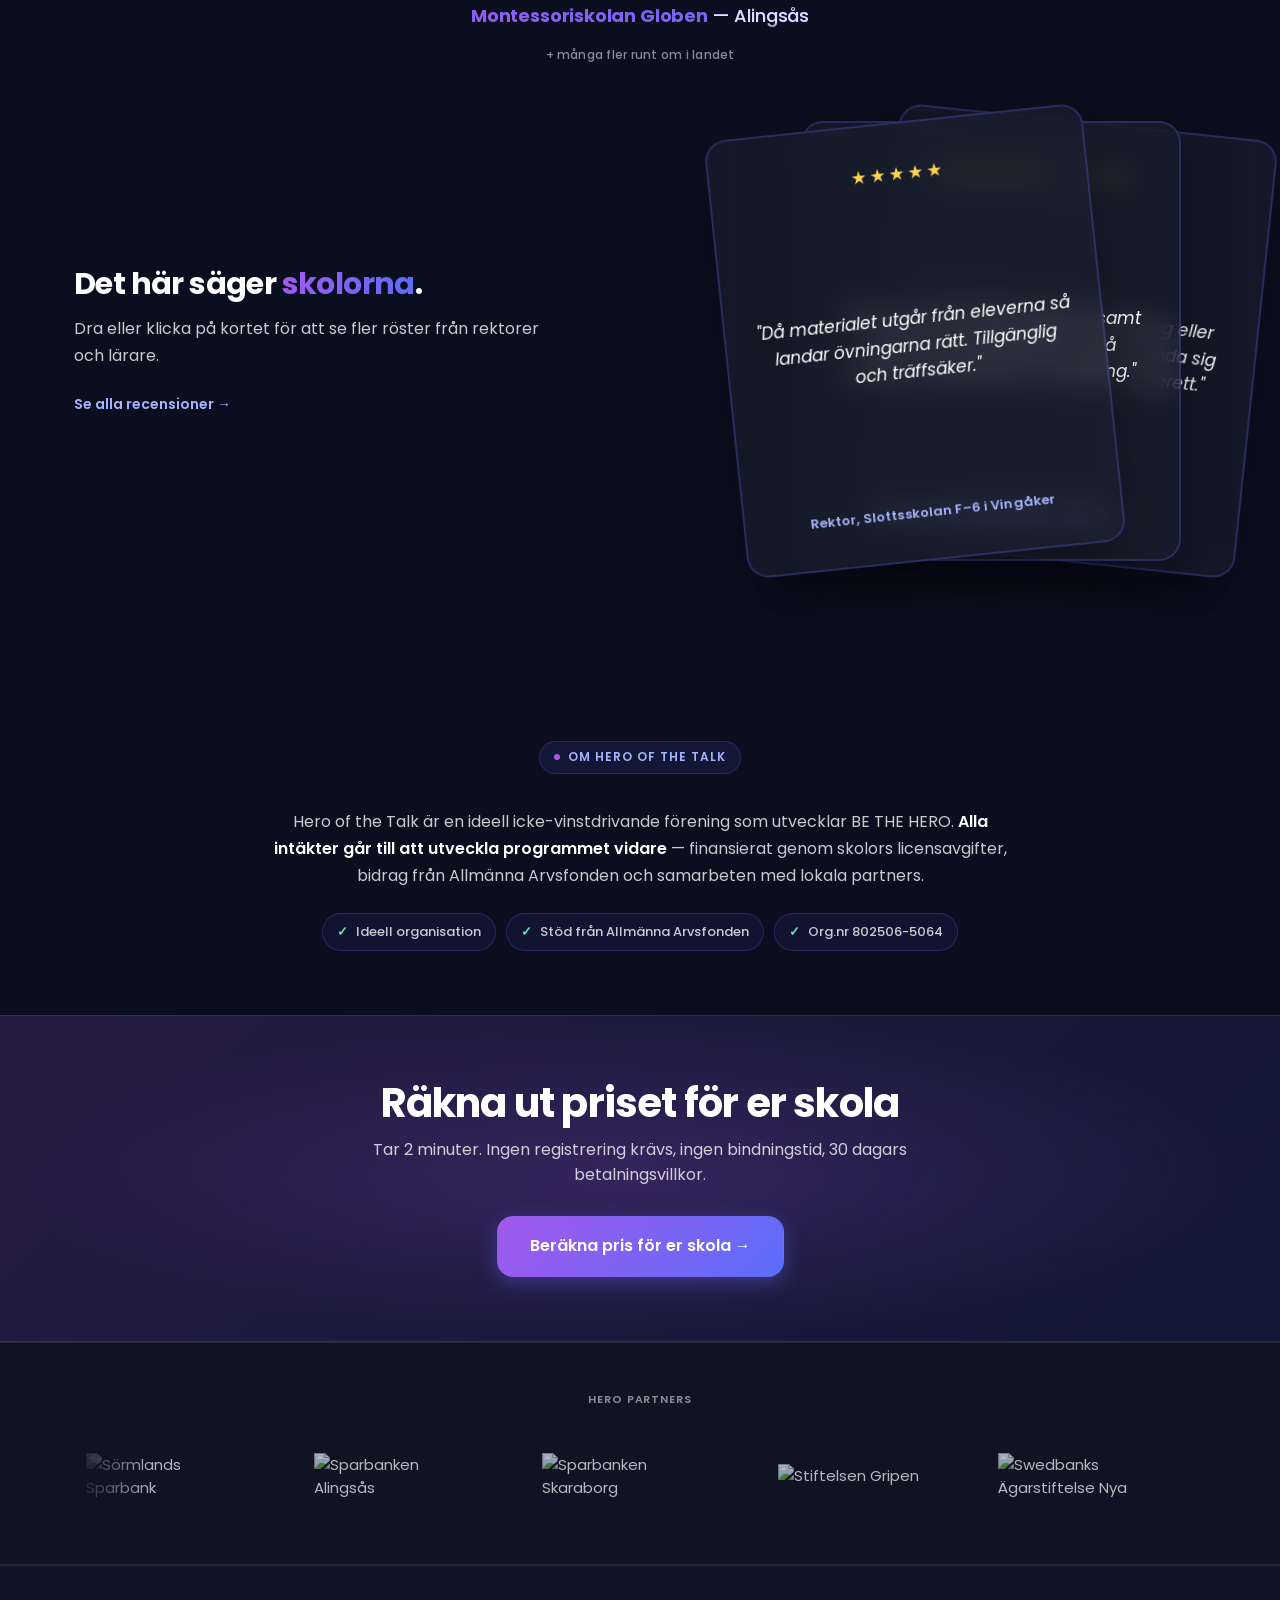
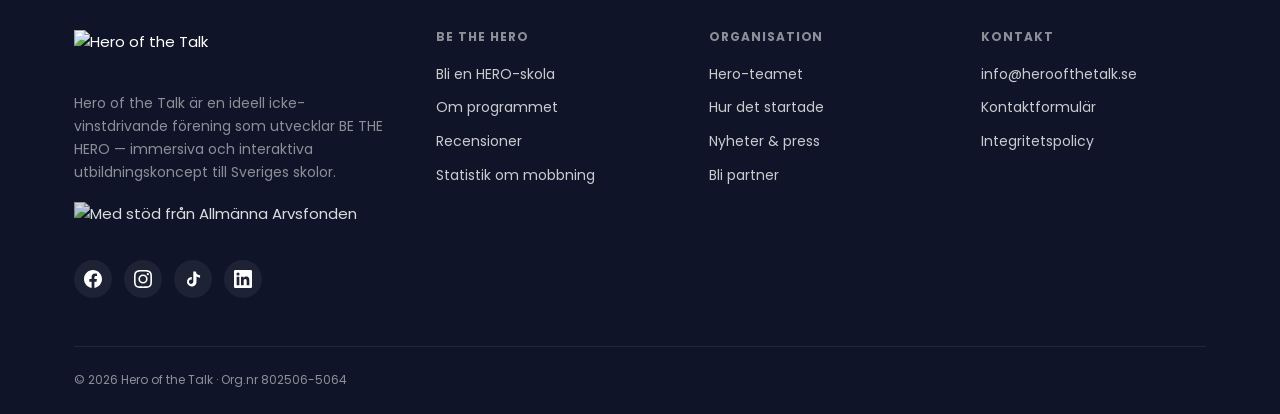
==== commit 43c3255f: "v15.1: Cache-busting query string på CSS+JS för att undvika stale-cache-buggar" ====
--- a/index.html
+++ b/index.html
@@ -8,7 +8,7 @@
   <link rel="preconnect" href="https://fonts.googleapis.com">
   <link rel="preconnect" href="https://fonts.gstatic.com" crossorigin>
   <link href="https://fonts.googleapis.com/css2?family=Poppins:wght@400;500;600;700;800&display=swap" rel="stylesheet">
-  <link rel="stylesheet" href="assets/styles.css">
+  <link rel="stylesheet" href="assets/styles.css?v=15">
 </head>
 <body>
 
@@ -419,6 +419,6 @@
   </div>
 </footer>
 
-<script src="assets/main.js"></script>
+<script src="assets/main.js?v=15"></script>
 </body>
 </html>
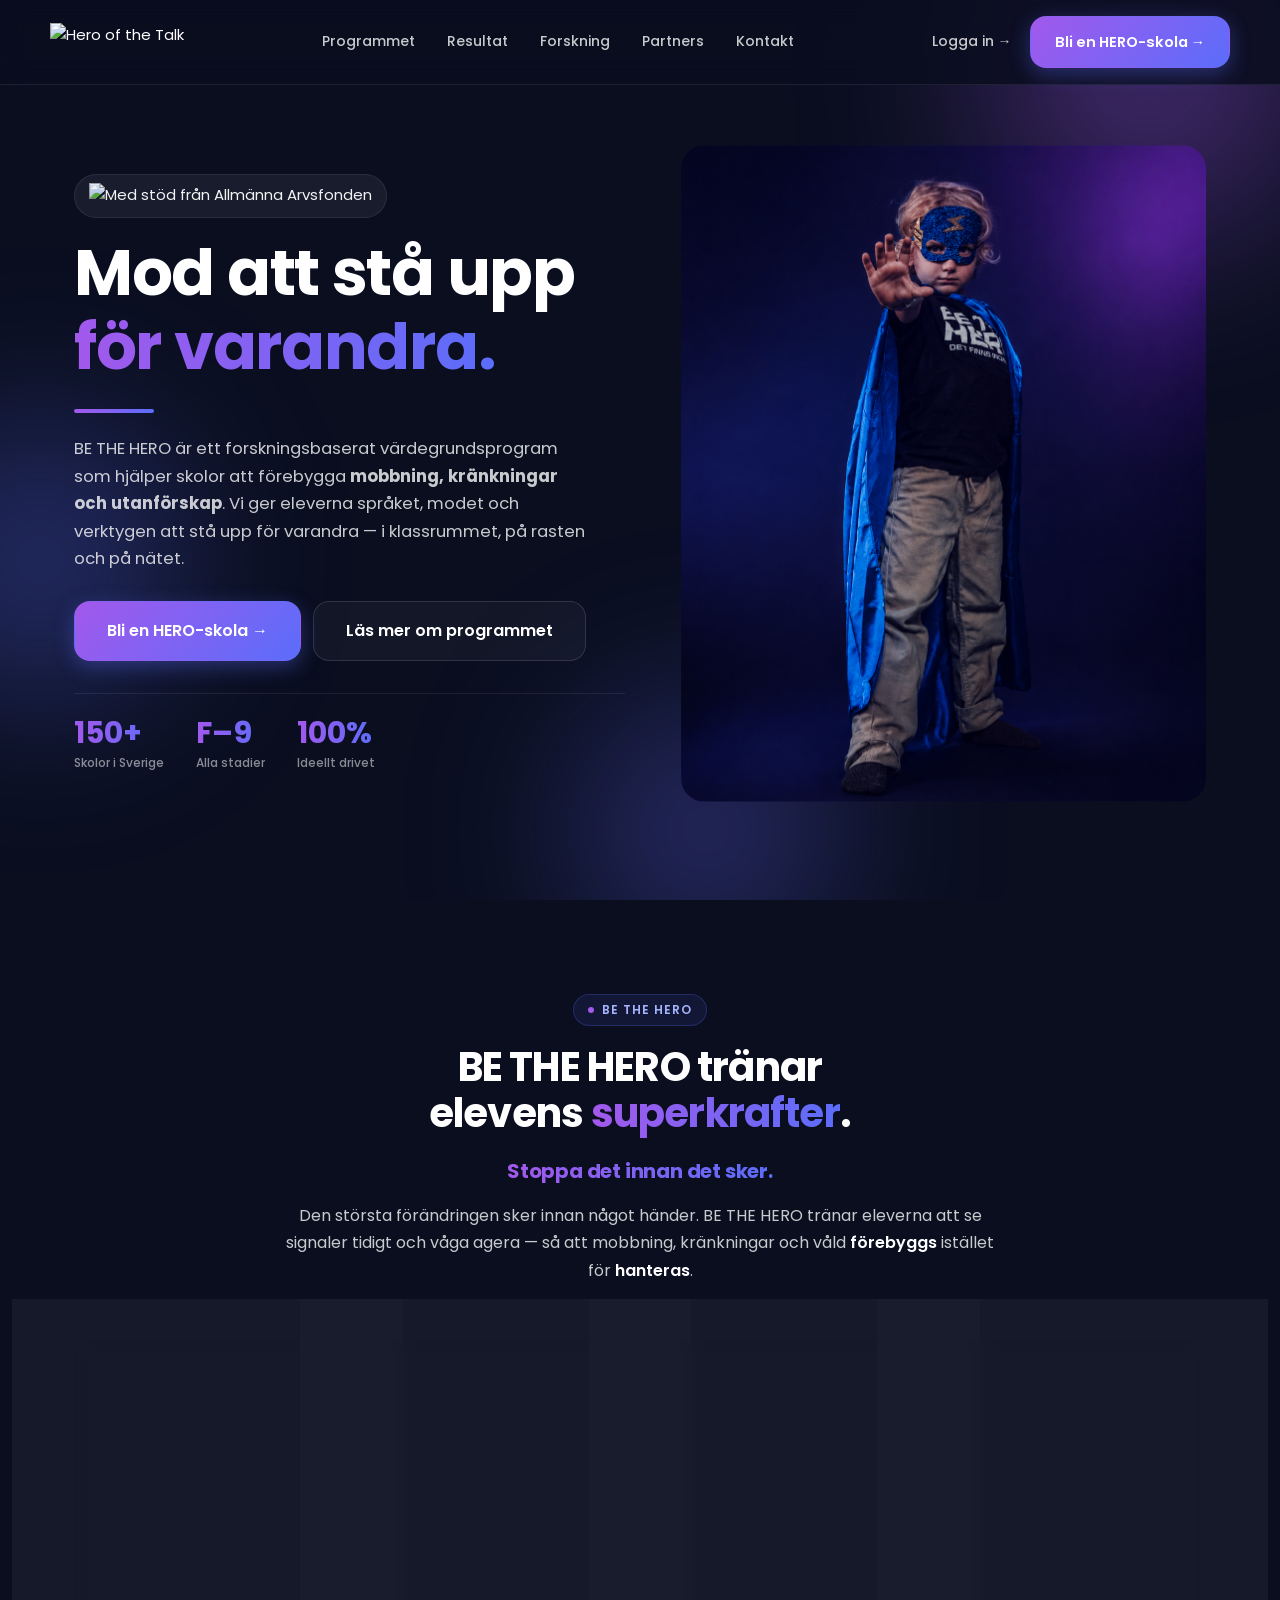
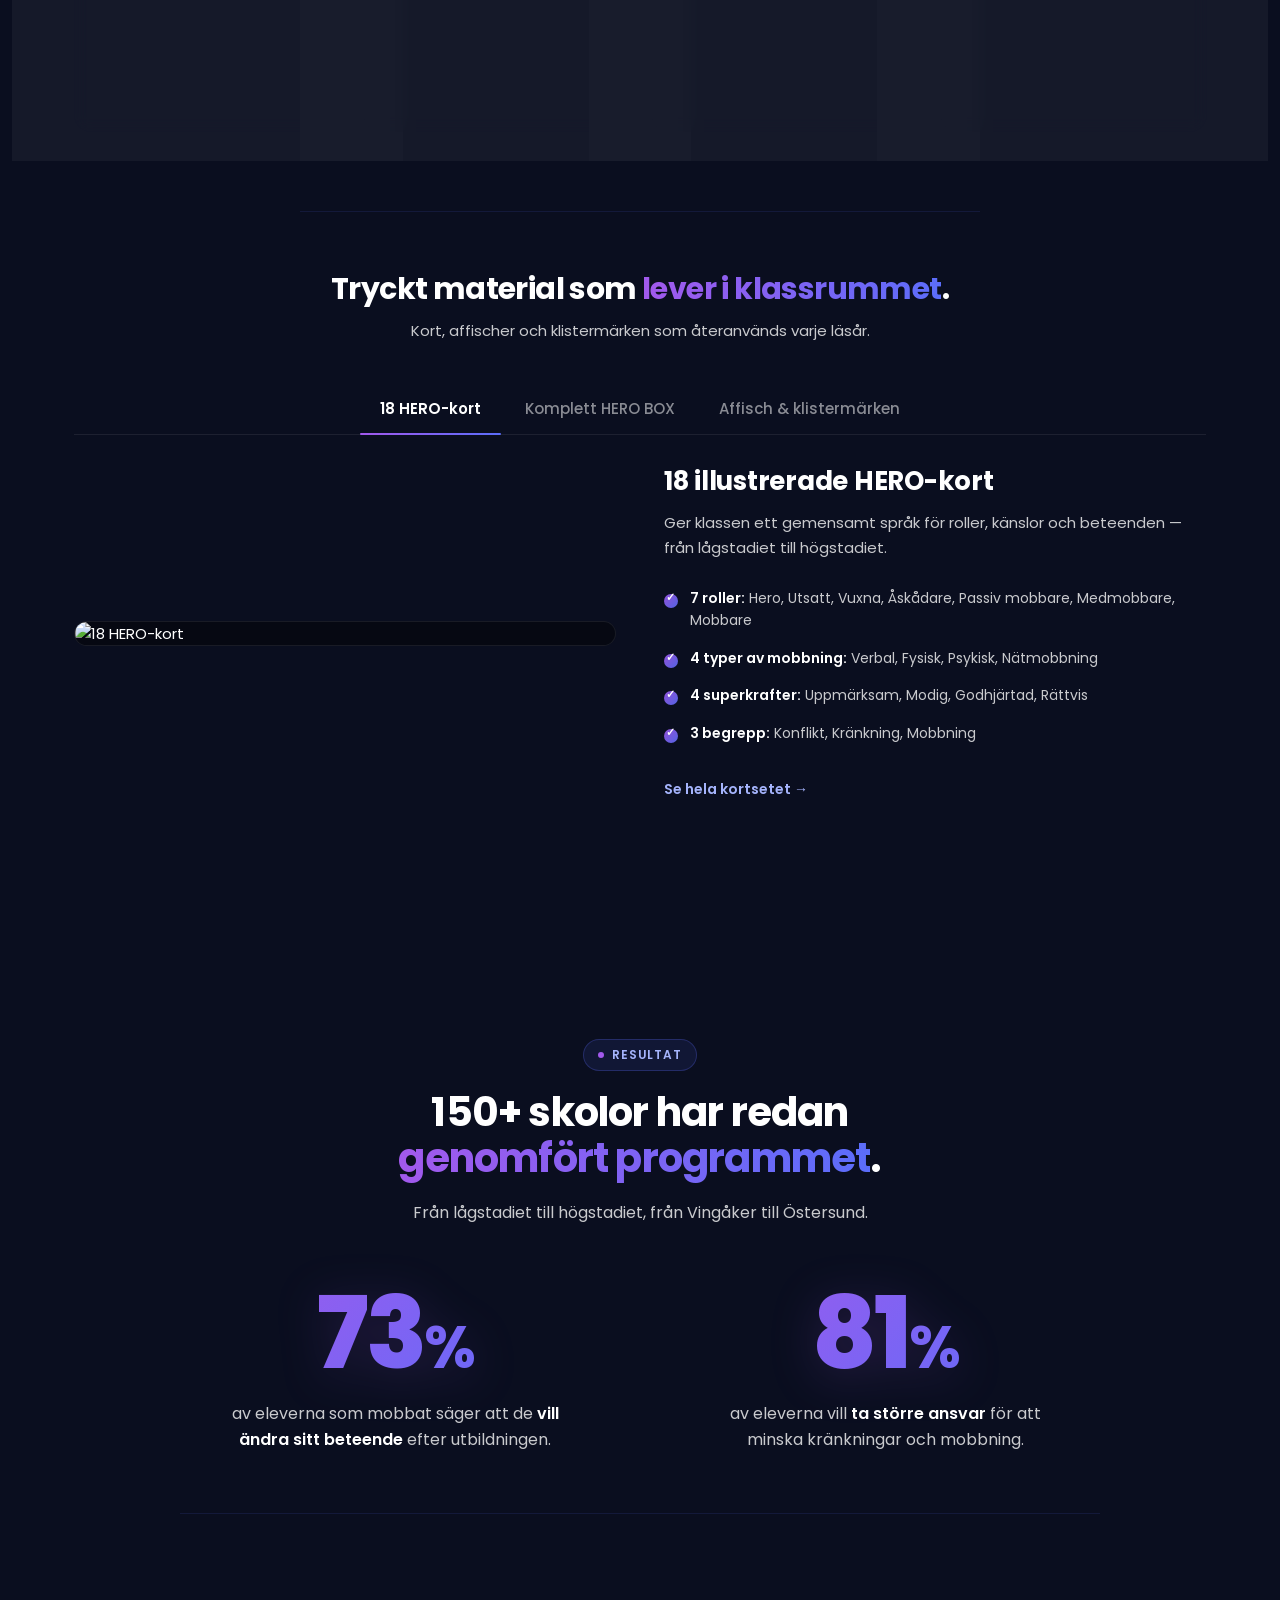
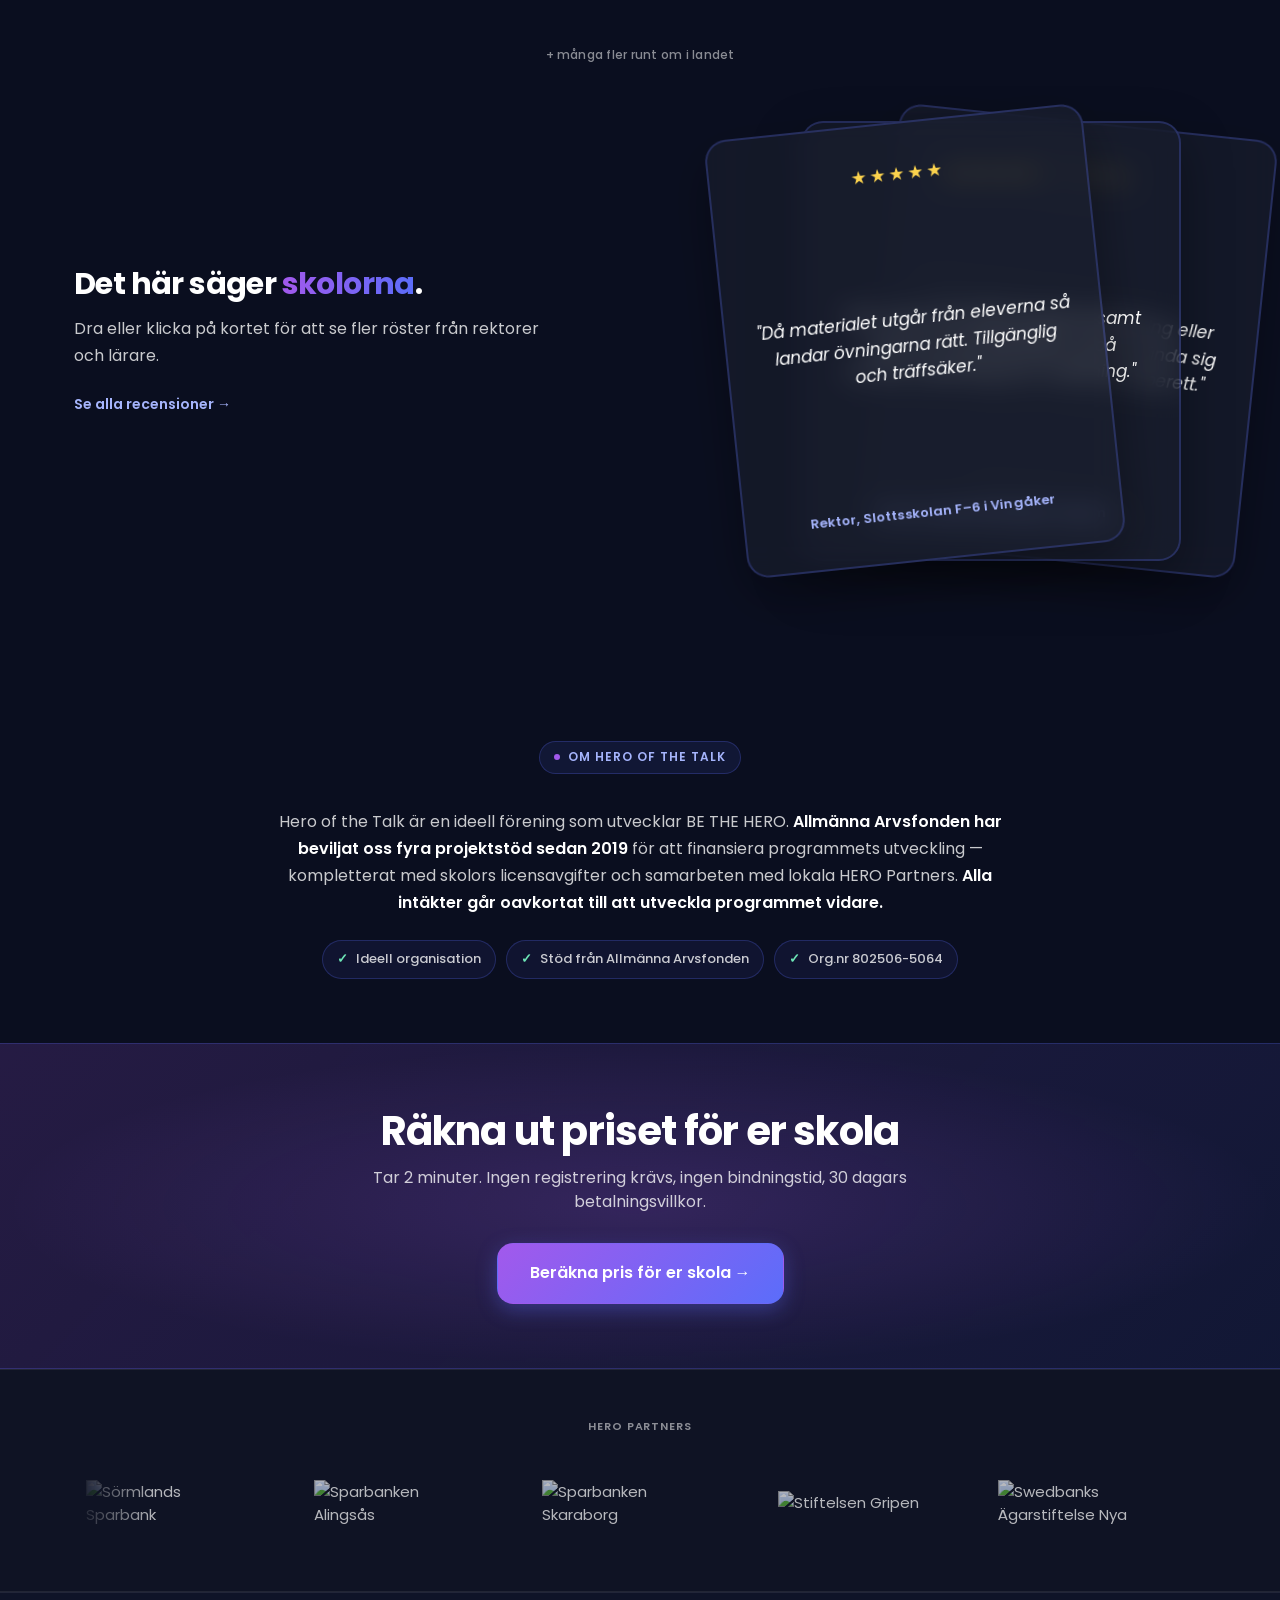
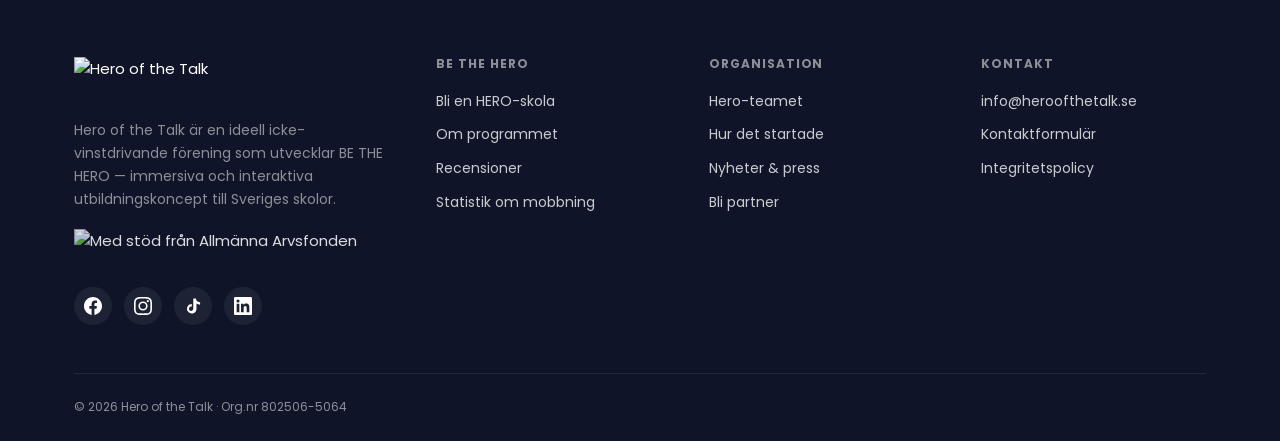
==== commit 3b3807cb: "v16: Partner-URLer (Swedbanks Ägarstiftelse + BST) + Arvsfonden-4-projekt i Om-oss" ====
--- a/index.html
+++ b/index.html
@@ -328,7 +328,7 @@
     <div class="about-slim-inner">
       <span class="section-eyebrow">Om Hero of the Talk</span>
       <p class="about-slim-text">
-        Hero of the Talk är en ideell icke-vinstdrivande förening som utvecklar BE THE HERO. <strong>Alla intäkter går till att utveckla programmet vidare</strong> — finansierat genom skolors licensavgifter, bidrag från Allmänna Arvsfonden och samarbeten med lokala partners.
+        Hero of the Talk är en ideell förening som utvecklar BE THE HERO. <strong>Allmänna Arvsfonden har beviljat oss fyra projektstöd sedan 2019</strong> för att finansiera programmets utveckling — kompletterat med skolors licensavgifter och samarbeten med lokala HERO Partners. <strong>Alla intäkter går oavkortat till att utveckla programmet vidare.</strong>
       </p>
       <div class="about-slim-badges">
         <span class="about-badge">Ideell organisation</span>
@@ -358,14 +358,14 @@
         <a href="https://www.sparbankenalingsas.se" target="_blank" rel="noopener" class="partner-logo"><img src="https://www.heroofthetalk.se/wp-content/mu-plugins/hero/order/assets/partners/8304_Sparbanken_Alingsas_Vector_2R_Neg.svg" alt="Sparbanken Alingsås"></a>
         <a href="https://www.sparbankenskaraborg.se" target="_blank" rel="noopener" class="partner-logo"><img src="https://www.heroofthetalk.se/wp-content/mu-plugins/hero/order/assets/partners/sparbanken-skaraborg-neg.png" alt="Sparbanken Skaraborg"></a>
         <a href="https://gripen.se" target="_blank" rel="noopener" class="partner-logo"><img src="https://www.heroofthetalk.se/wp-content/mu-plugins/hero/order/assets/partners/stiftelsen-gripen-neg.png" alt="Stiftelsen Gripen"></a>
-        <a href="https://www.swedbank.se" target="_blank" rel="noopener" class="partner-logo"><img src="https://www.heroofthetalk.se/wp-content/mu-plugins/hero/order/assets/partners/Swedbanks-Agarstiftelse-Nya_neg.png" alt="Swedbanks Ägarstiftelse Nya"></a>
-        <a href="#" class="partner-logo"><img src="assets/images/bst-neg.png" alt="BST — Berges Schakt & Transport AB"></a>
+        <a href="https://swedbanksagarstiftelsenya.se" target="_blank" rel="noopener" class="partner-logo"><img src="https://www.heroofthetalk.se/wp-content/mu-plugins/hero/order/assets/partners/Swedbanks-Agarstiftelse-Nya_neg.png" alt="Swedbanks Ägarstiftelse Nya"></a>
+        <a href="https://bst-ab.se" target="_blank" rel="noopener" class="partner-logo"><img src="assets/images/bst-neg.png" alt="BST — Berges Schakt & Transport AB"></a>
         <a href="https://www.sormlandssparbank.se" target="_blank" rel="noopener" class="partner-logo" aria-hidden="true"><img src="https://www.heroofthetalk.se/wp-content/mu-plugins/hero/order/assets/partners/sormlands-sparbank-neg.png.png" alt=""></a>
         <a href="https://www.sparbankenalingsas.se" target="_blank" rel="noopener" class="partner-logo" aria-hidden="true"><img src="https://www.heroofthetalk.se/wp-content/mu-plugins/hero/order/assets/partners/8304_Sparbanken_Alingsas_Vector_2R_Neg.svg" alt=""></a>
         <a href="https://www.sparbankenskaraborg.se" target="_blank" rel="noopener" class="partner-logo" aria-hidden="true"><img src="https://www.heroofthetalk.se/wp-content/mu-plugins/hero/order/assets/partners/sparbanken-skaraborg-neg.png" alt=""></a>
         <a href="https://gripen.se" target="_blank" rel="noopener" class="partner-logo" aria-hidden="true"><img src="https://www.heroofthetalk.se/wp-content/mu-plugins/hero/order/assets/partners/stiftelsen-gripen-neg.png" alt=""></a>
-        <a href="https://www.swedbank.se" target="_blank" rel="noopener" class="partner-logo" aria-hidden="true"><img src="https://www.heroofthetalk.se/wp-content/mu-plugins/hero/order/assets/partners/Swedbanks-Agarstiftelse-Nya_neg.png" alt=""></a>
-        <a href="#" class="partner-logo" aria-hidden="true"><img src="assets/images/bst-neg.png" alt=""></a>
+        <a href="https://swedbanksagarstiftelsenya.se" target="_blank" rel="noopener" class="partner-logo" aria-hidden="true"><img src="https://www.heroofthetalk.se/wp-content/mu-plugins/hero/order/assets/partners/Swedbanks-Agarstiftelse-Nya_neg.png" alt=""></a>
+        <a href="https://bst-ab.se" target="_blank" rel="noopener" class="partner-logo" aria-hidden="true"><img src="assets/images/bst-neg.png" alt=""></a>
       </div>
     </div>
   </div>
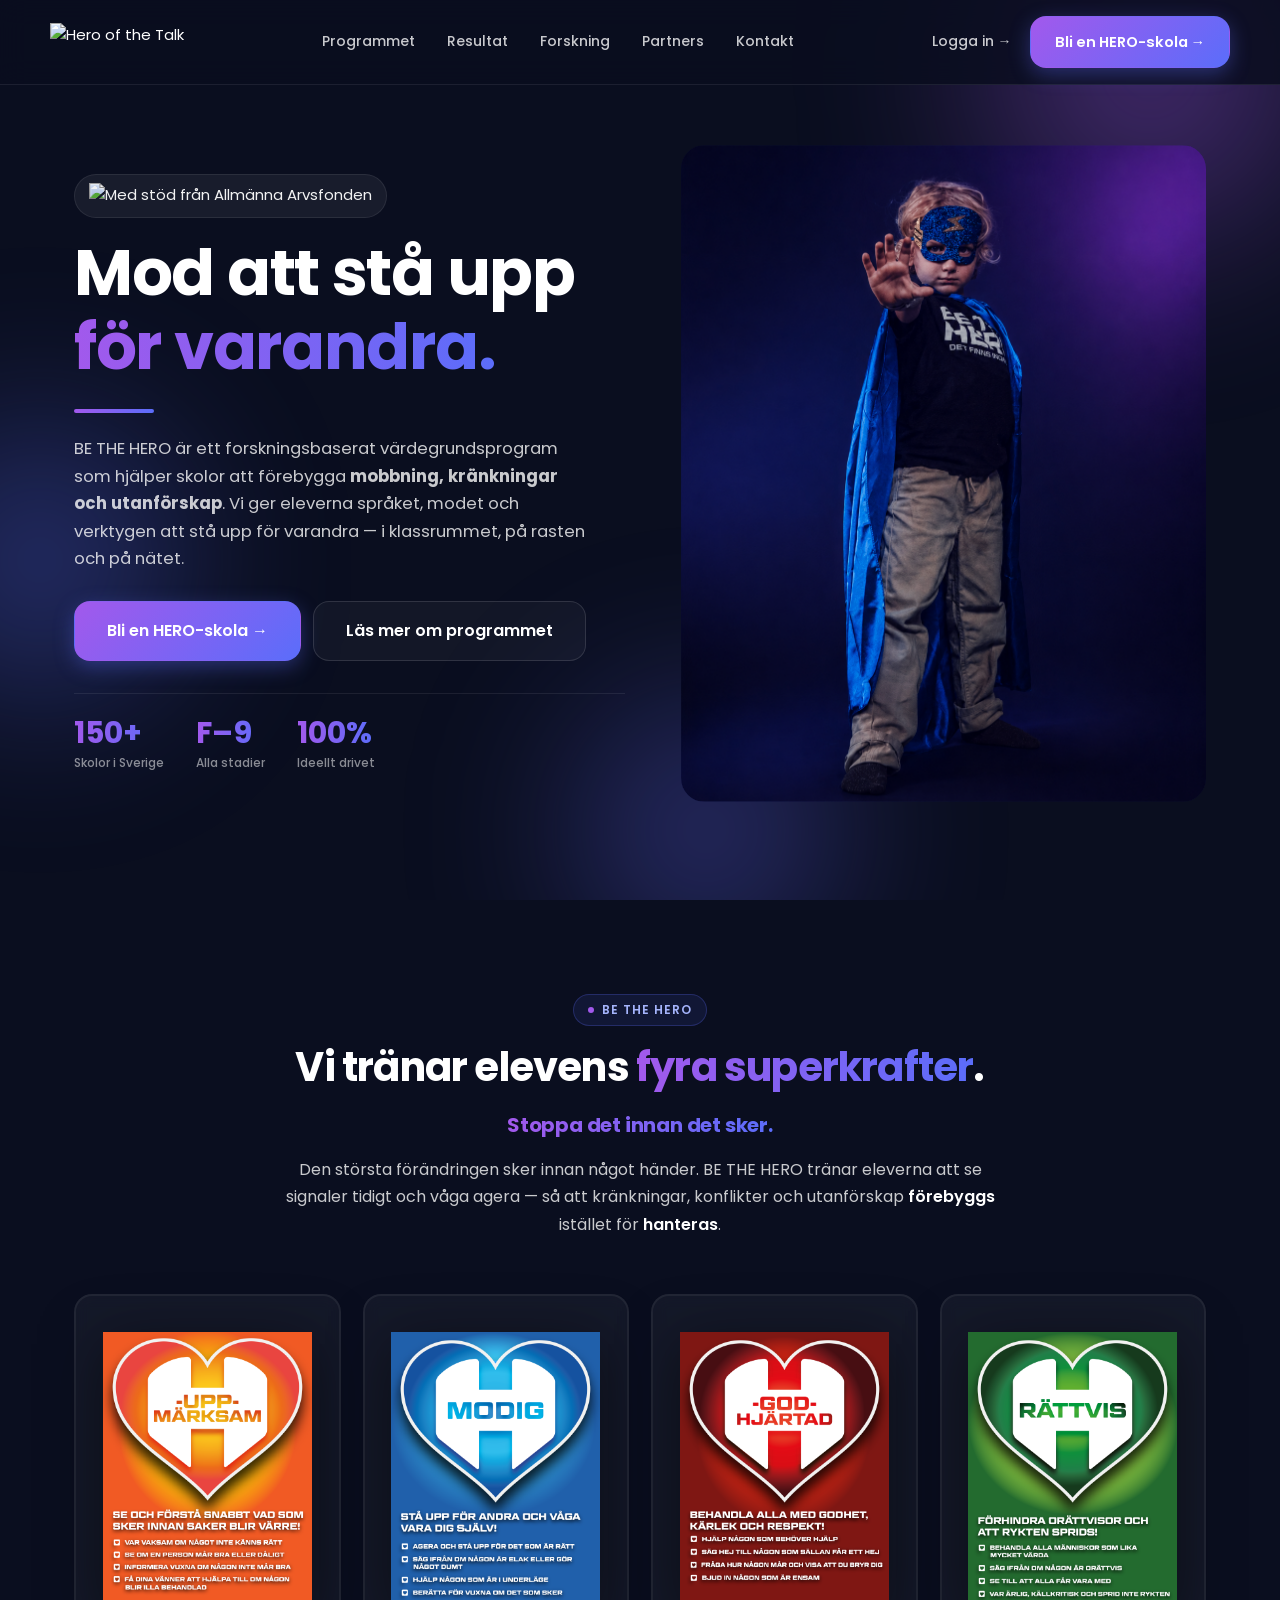
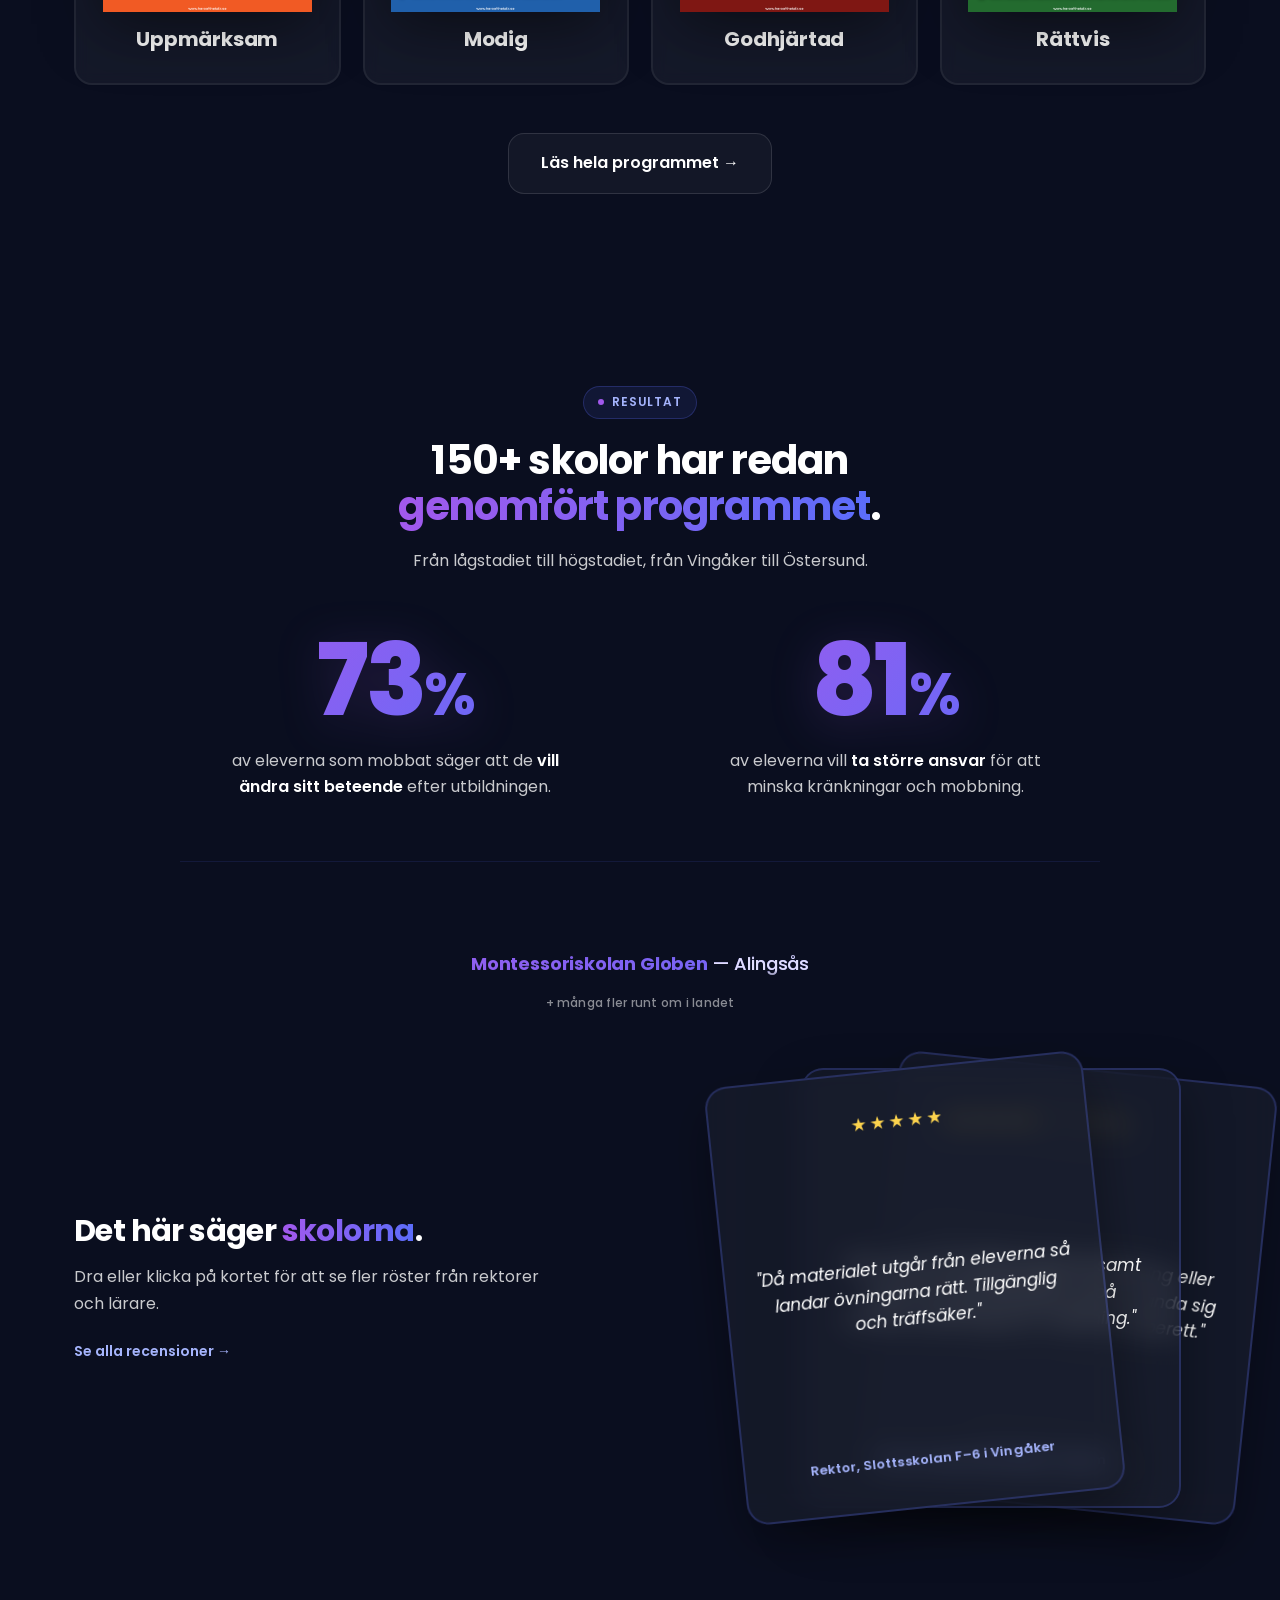
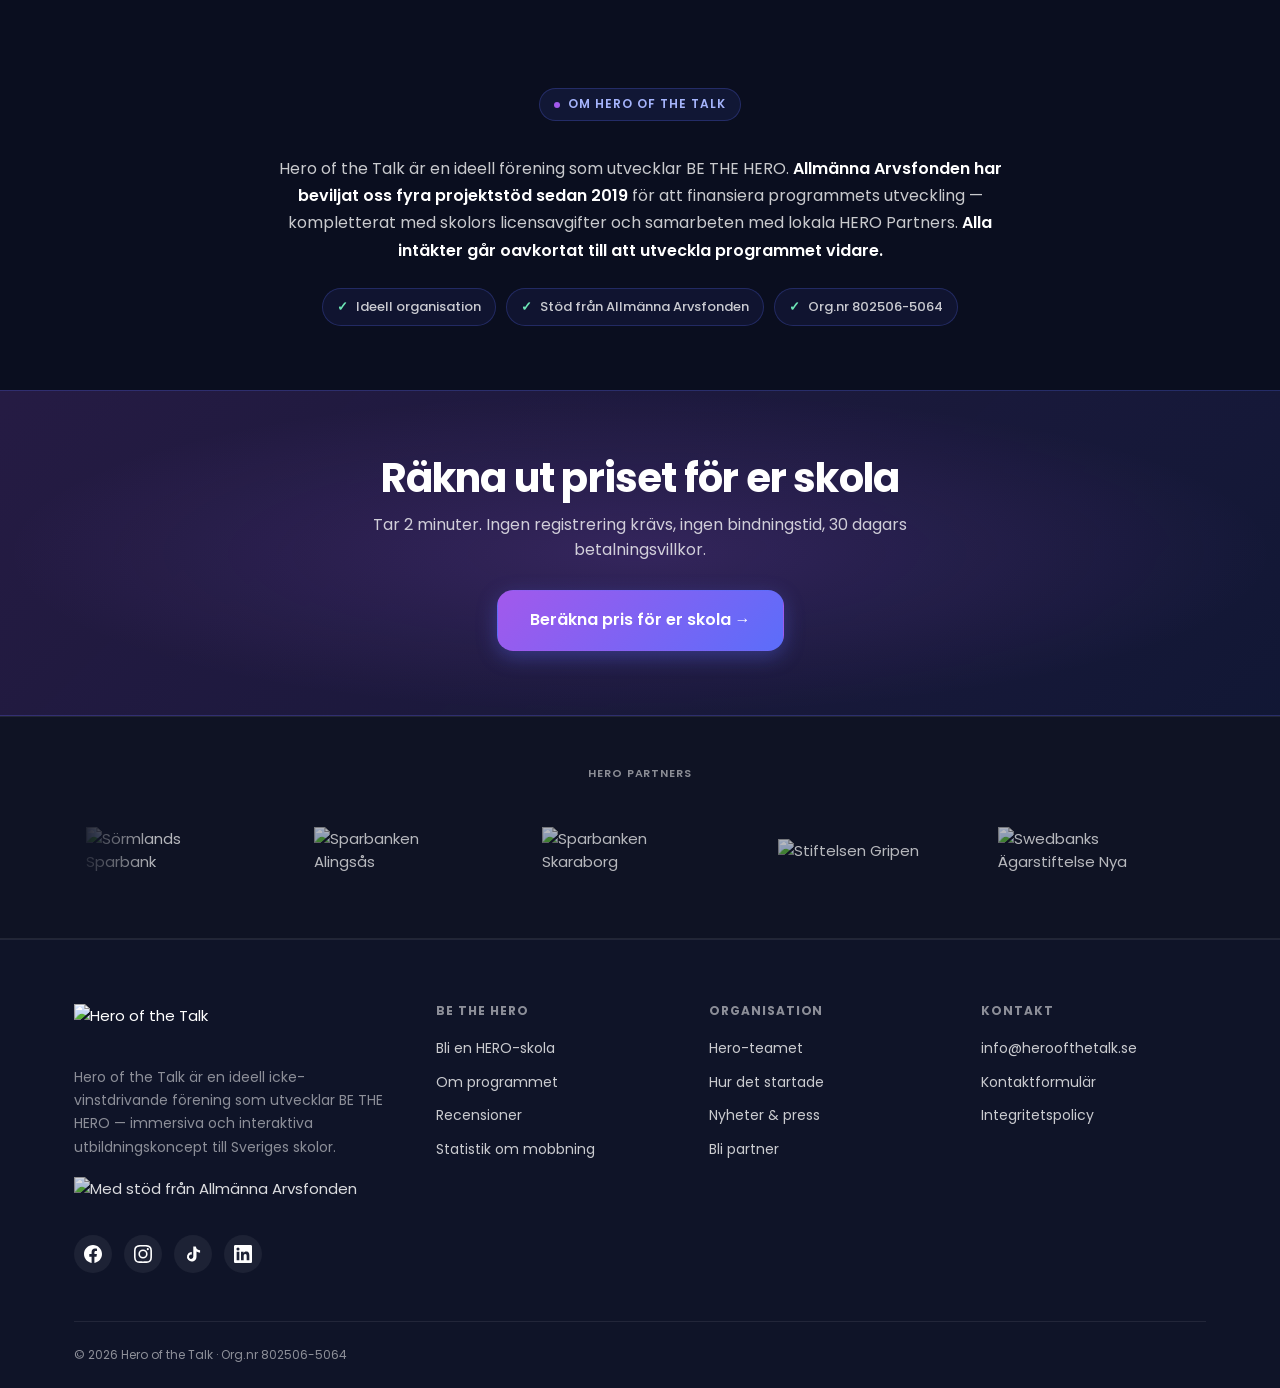
==== commit f6bd4283: "v17: Skapa programmet.html (8 sektioner) + slim startsidans BE THE HERO med CTA" ====
--- a/index.html
+++ b/index.html
@@ -26,7 +26,7 @@
       <img src="https://usercontent.one/wp/www.heroofthetalk.se/wp-content/uploads/2025/02/herologga_vitoutline-20250117-1024x898.png" alt="Hero of the Talk">
     </a>
     <nav class="site-nav">
-      <a href="#om">Programmet</a>
+      <a href="programmet.html">Programmet</a>
       <a href="#resultat">Resultat</a>
       <a href="https://www.heroofthetalk.se/forskning/">Forskning</a>
       <a href="#partners">Partners</a>
@@ -59,7 +59,7 @@
       </p>
       <div class="home-hero-ctas fade-up" style="--delay: 0.6s">
         <a href="https://www.heroofthetalk.se/bli-en-heroskola/" class="btn btn-primary btn-lg">Bli en HERO-skola →</a>
-        <a href="#om" class="btn btn-secondary btn-lg">Läs mer om programmet</a>
+        <a href="programmet.html" class="btn btn-secondary btn-lg">Läs mer om programmet</a>
       </div>
       <div class="home-hero-stats fade-up" style="--delay: 0.75s">
         <div class="home-hero-stat">
@@ -86,15 +86,15 @@
   </div>
 </section>
 
-<!-- BE THE HERO — filosofi (superkrafter) + produkt (material) i en sektion -->
+<!-- BE THE HERO — slim intro till filosofin + CTA till programmet -->
 <section class="home-bethehero" id="om">
   <div class="container">
     <div class="home-solution-intro">
       <span class="section-eyebrow">BE THE HERO</span>
-      <h2>BE THE HERO tränar elevens <span class="gradient-text">superkrafter</span>.</h2>
+      <h2>Vi tränar elevens <span class="gradient-text">fyra superkrafter</span>.</h2>
       <p class="solution-lede"><strong>Stoppa det innan det sker.</strong></p>
       <p>
-        Den största förändringen sker innan något händer. BE THE HERO tränar eleverna att se signaler tidigt och våga agera — så att mobbning, kränkningar och våld <em>förebyggs</em> istället för <em>hanteras</em>.
+        Den största förändringen sker innan något händer. BE THE HERO tränar eleverna att se signaler tidigt och våga agera — så att kränkningar, konflikter och utanförskap <em>förebyggs</em> istället för <em>hanteras</em>.
       </p>
     </div>
 
@@ -126,72 +126,9 @@
       </div>
     </div>
 
-    <!-- Material — tabs istället för grid -->
-    <div class="material-subhead">
-      <h3>Tryckt material som <span class="gradient-text">lever i klassrummet</span>.</h3>
-      <p>Kort, affischer och klistermärken som återanvänds varje läsår.</p>
-    </div>
-    <div class="material-tabs">
-      <div class="tab-buttons" role="tablist">
-        <button class="tab-btn active" data-tab="0" role="tab" aria-selected="true">18 HERO-kort</button>
-        <button class="tab-btn" data-tab="1" role="tab" aria-selected="false">Komplett HERO BOX</button>
-        <button class="tab-btn" data-tab="2" role="tab" aria-selected="false">Affisch &amp; klistermärken</button>
-      </div>
-      <div class="tab-panels">
-        <div class="tab-panel active" data-tab="0" role="tabpanel">
-          <div class="tab-image">
-            <img src="https://www.heroofthetalk.se/wp-content/uploads/2026/05/Skarmavbild-2026-05-14-kl.-23.08.08.png" alt="18 HERO-kort">
-          </div>
-          <div class="tab-text">
-            <h4>18 illustrerade HERO-kort</h4>
-            <p>Ger klassen ett gemensamt språk för roller, känslor och beteenden — från lågstadiet till högstadiet.</p>
-            <ul class="tab-bullets">
-              <li><strong>7 roller:</strong> Hero, Utsatt, Vuxna, Åskådare, Passiv mobbare, Medmobbare, Mobbare</li>
-              <li><strong>4 typer av mobbning:</strong> Verbal, Fysisk, Psykisk, Nätmobbning</li>
-              <li><strong>4 superkrafter:</strong> Uppmärksam, Modig, Godhjärtad, Rättvis</li>
-              <li><strong>3 begrepp:</strong> Konflikt, Kränkning, Mobbning</li>
-            </ul>
-            <a href="https://www.heroofthetalk.se/bli-en-heroskola/" class="tab-link">Se hela kortsetet →</a>
-          </div>
-        </div>
-        <div class="tab-panel" data-tab="1" role="tabpanel" hidden>
-          <div class="tab-image">
-            <img src="https://www.heroofthetalk.se/wp-content/uploads/2026/04/DSCF3536-3-scaled.jpg" alt="HERO BOX">
-          </div>
-          <div class="tab-text">
-            <h4>Komplett HERO BOX</h4>
-            <p>Allt skolan behöver första året — kort, lärarmaterial, guides och stöd för att rulla ut programmet.</p>
-            <ul class="tab-bullets">
-              <li><strong>990 kr per box</strong> — täcker 2 klasser</li>
-              <li><strong>Levereras inom 7 arbetsdagar</strong> efter beställning</li>
-              <li><strong>Återanvänds varje läsår</strong> — ingen ny kostnad efter år 1</li>
-              <li><strong>Engångsbeställning</strong> — ingen prenumeration på fysiskt material</li>
-            </ul>
-            <a href="https://www.heroofthetalk.se/bli-en-heroskola/" class="tab-link">Beräkna pris för er skola →</a>
-          </div>
-        </div>
-        <div class="tab-panel" data-tab="2" role="tabpanel" hidden>
-          <div class="tab-image-dual">
-            <div class="tab-image-dual-item">
-              <img src="https://www.heroofthetalk.se/wp-content/uploads/2026/05/affischen20240910-01-scaled.jpg" alt="BE THE HERO-affischen för lågstadiet">
-            </div>
-            <div class="tab-image-dual-item">
-              <img src="https://www.heroofthetalk.se/wp-content/uploads/2026/05/LOGGOR_KLISTERMARKEN20240531-17-scaled.png" alt="Klistermärken som klistras upp på klassens affisch">
-            </div>
-          </div>
-          <div class="tab-text">
-            <h4>Klassens resa — affisch &amp; klistermärken</h4>
-            <p>För lågstadiet (åk 1–3). Klassen fyller på affischen med klistermärken — ett uppdrag i taget. Visuell motivation som lever på väggen.</p>
-            <ul class="tab-bullets">
-              <li><strong>1 affisch per klass i åk 1–3</strong> — hängs upp i klassrummet</li>
-              <li><strong>Klistermärken till varje superkraft</strong> och milstolpe</li>
-              <li><strong>Gör programmets framgångar synliga</strong> hela läsåret</li>
-              <li><strong>Bygger gemenskap</strong> och stolthet i klassen</li>
-            </ul>
-            <a href="https://www.heroofthetalk.se/bli-en-heroskola/" class="tab-link">Lär mer om lågstadiet →</a>
-          </div>
-        </div>
-      </div>
+    <!-- Slim CTA till programmet-sidan -->
+    <div class="home-bethehero-cta">
+      <a href="programmet.html" class="btn btn-secondary btn-lg">Läs hela programmet →</a>
     </div>
   </div>
 </section>
--- a/assets/styles.css
+++ b/assets/styles.css
@@ -214,6 +214,12 @@
 }
 .site-nav a:hover { color: var(--ink); }
 .site-header-cta { display: flex; align-items: center; gap: 18px; }
+
+/* CTA-rad efter superkrafterna på startsidan, leder till programmet.html */
+.home-bethehero-cta {
+  text-align: center;
+  margin-top: 48px;
+}
 .site-login {
   color: var(--ink-2);
   font-size: 14px;
